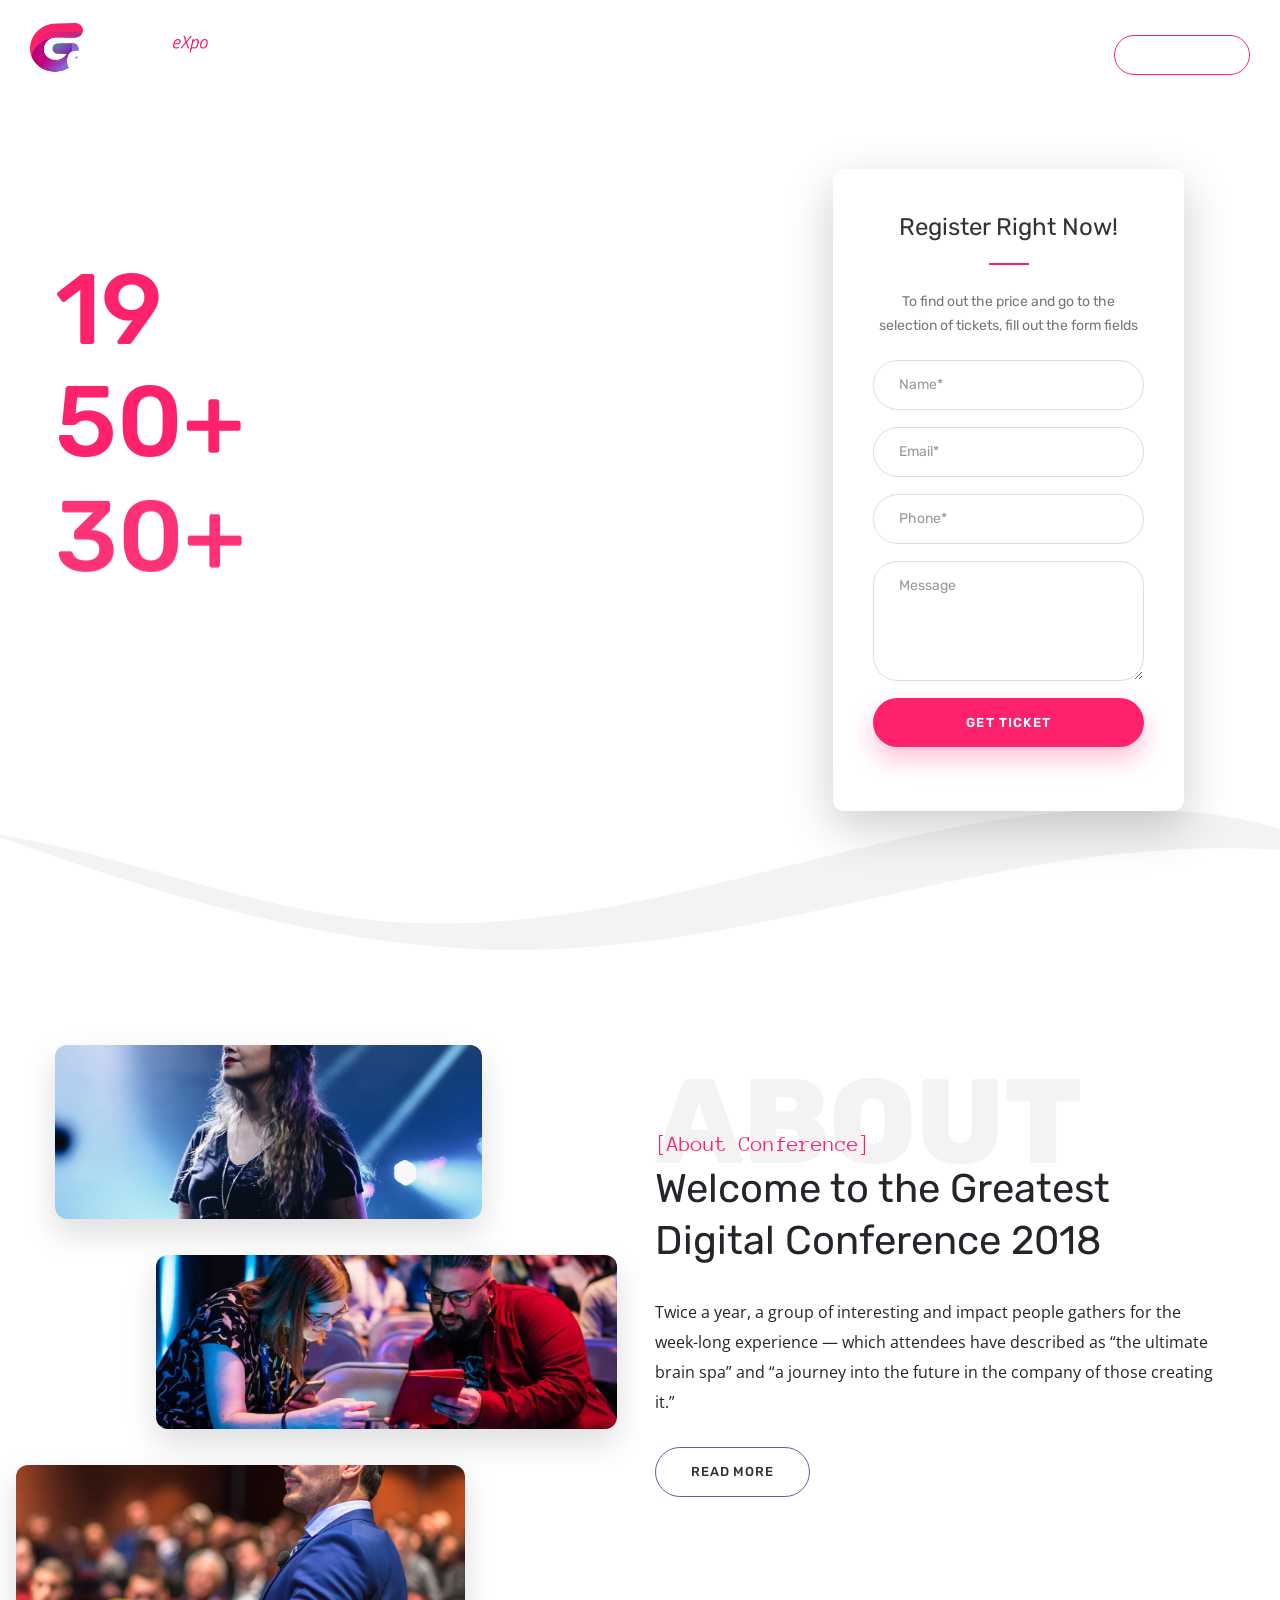
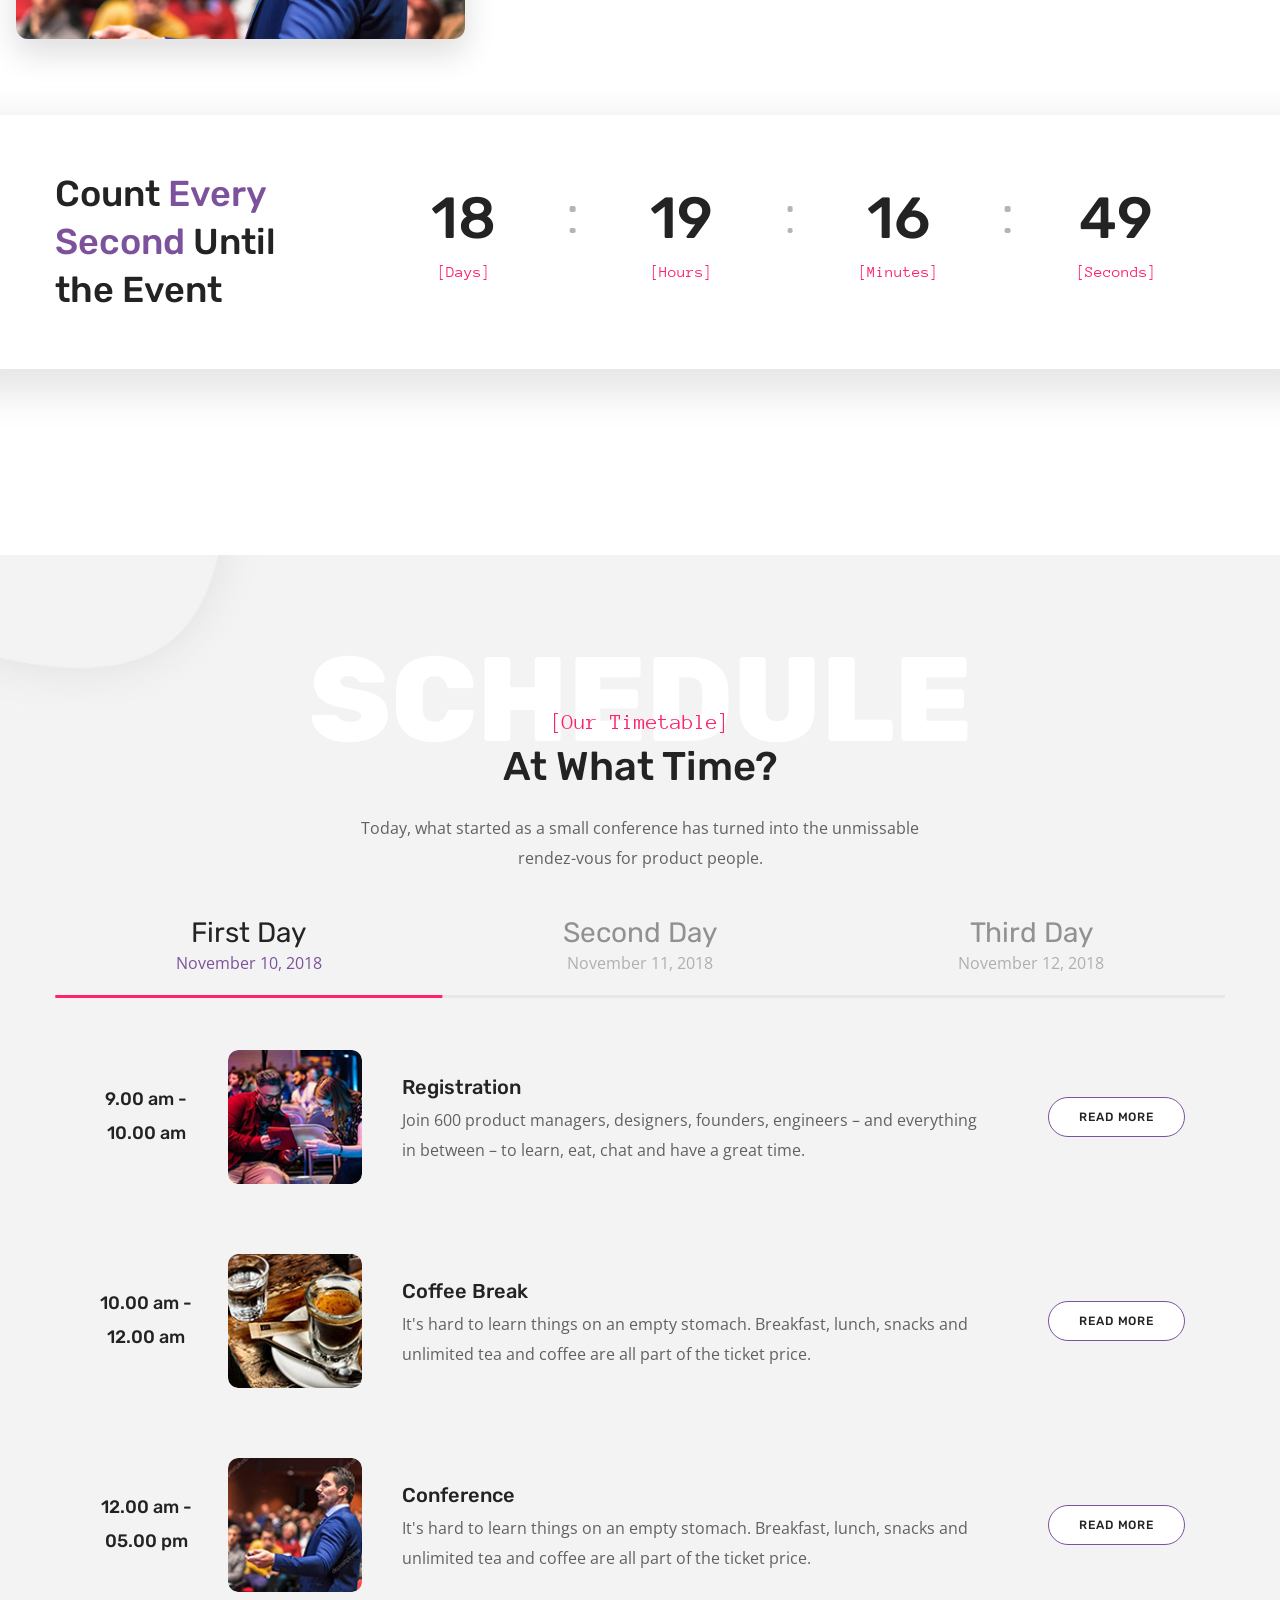
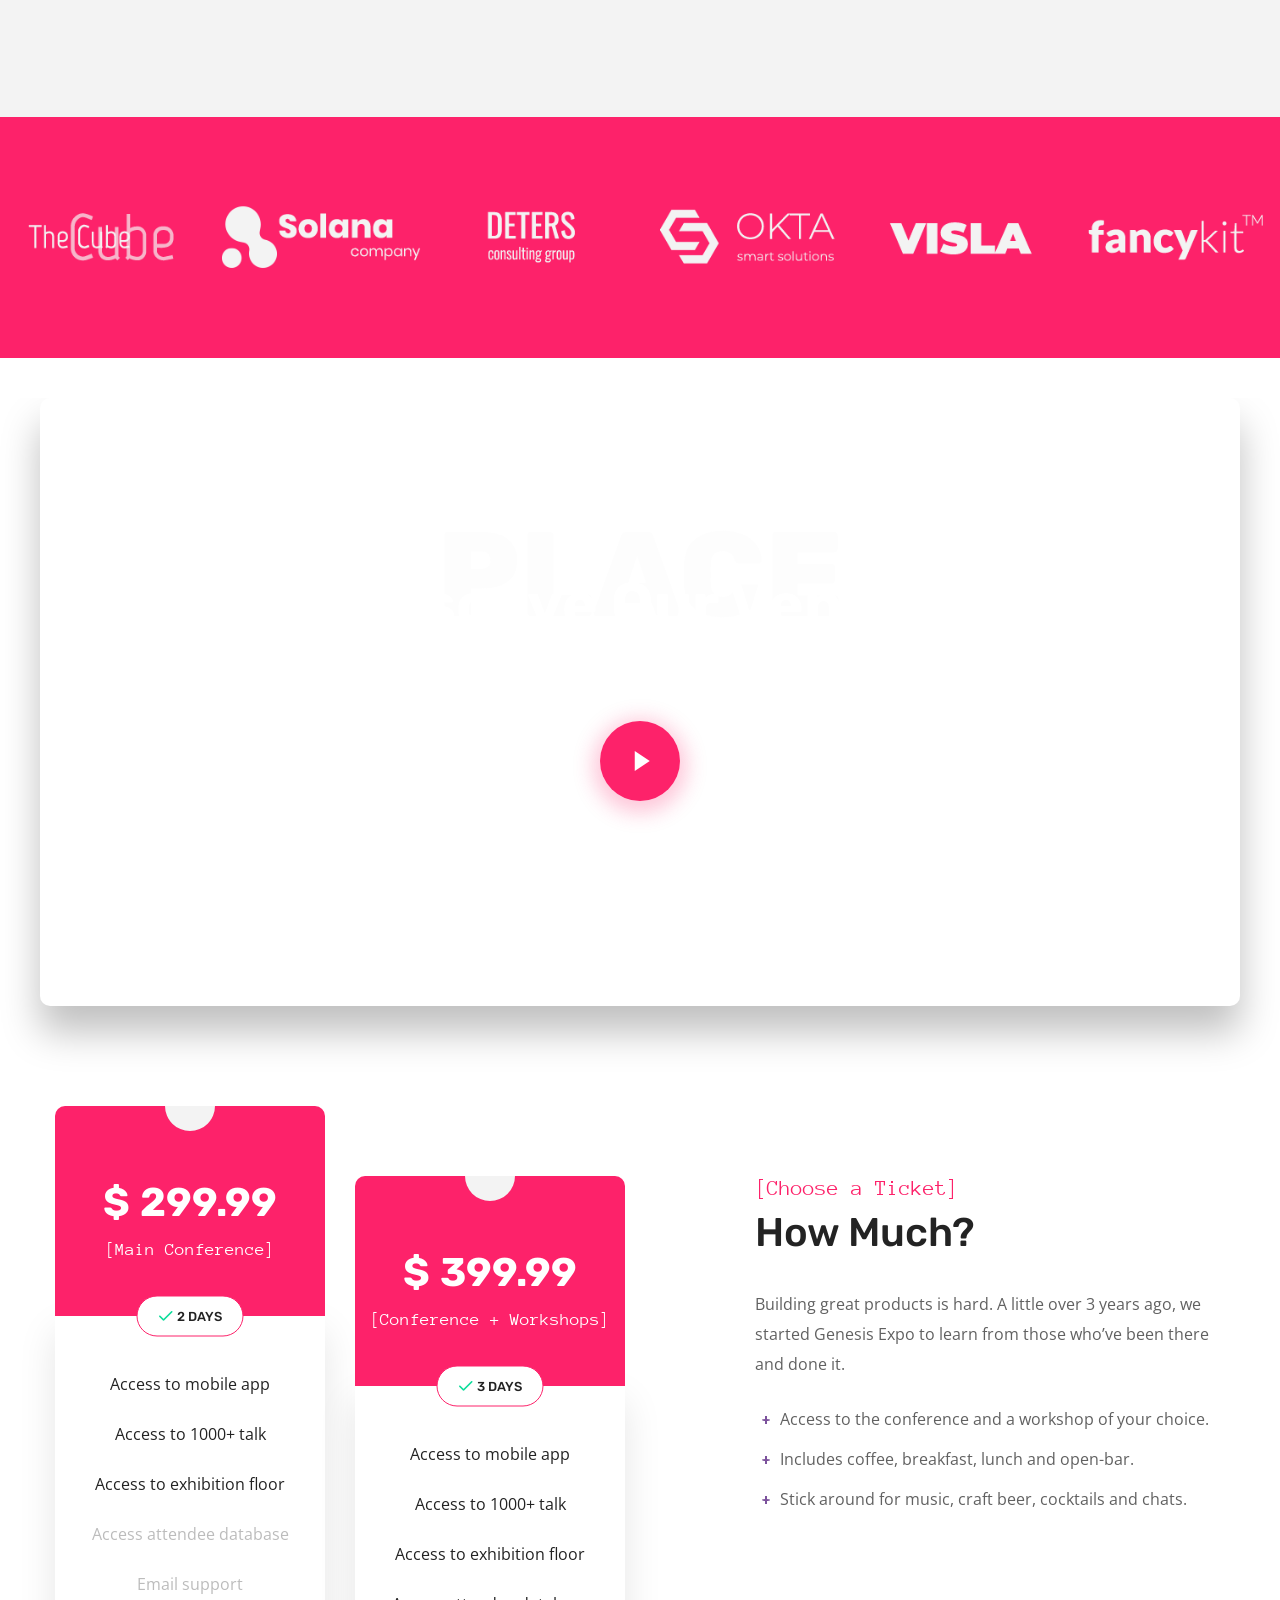
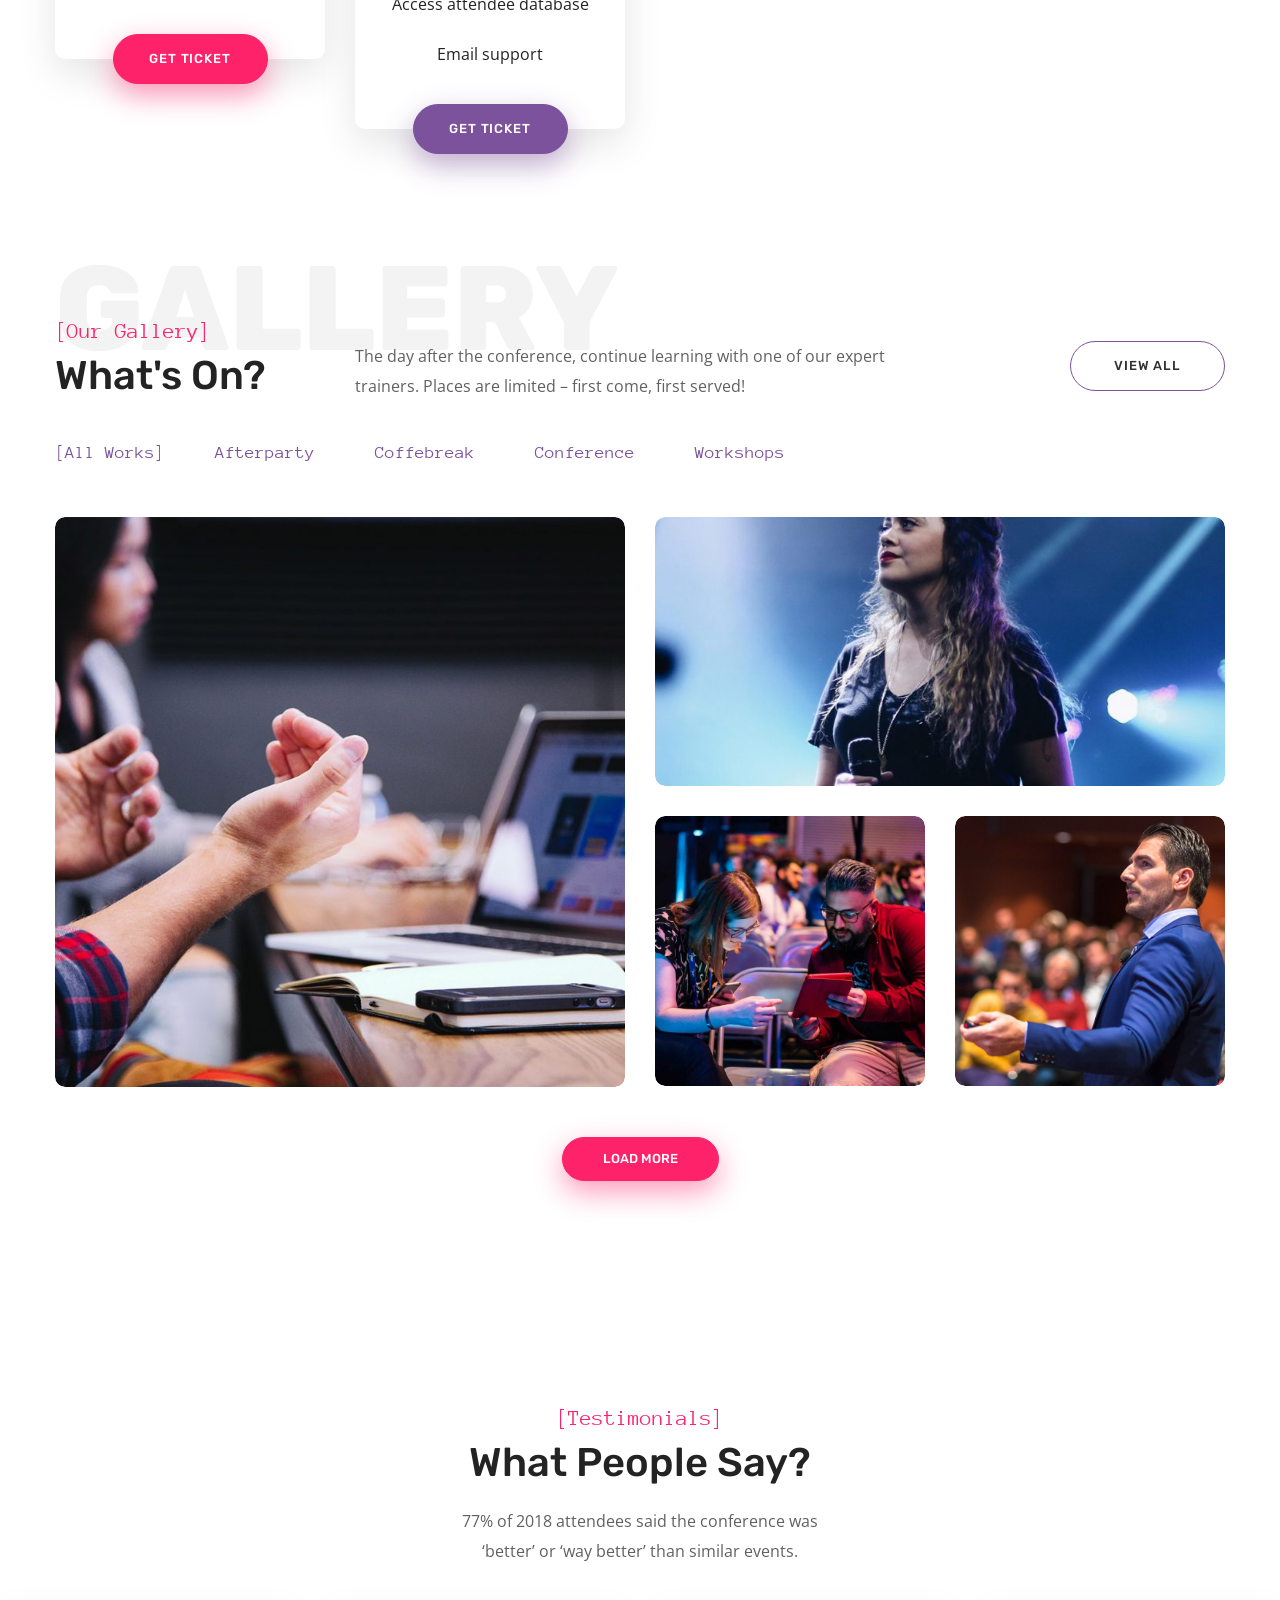
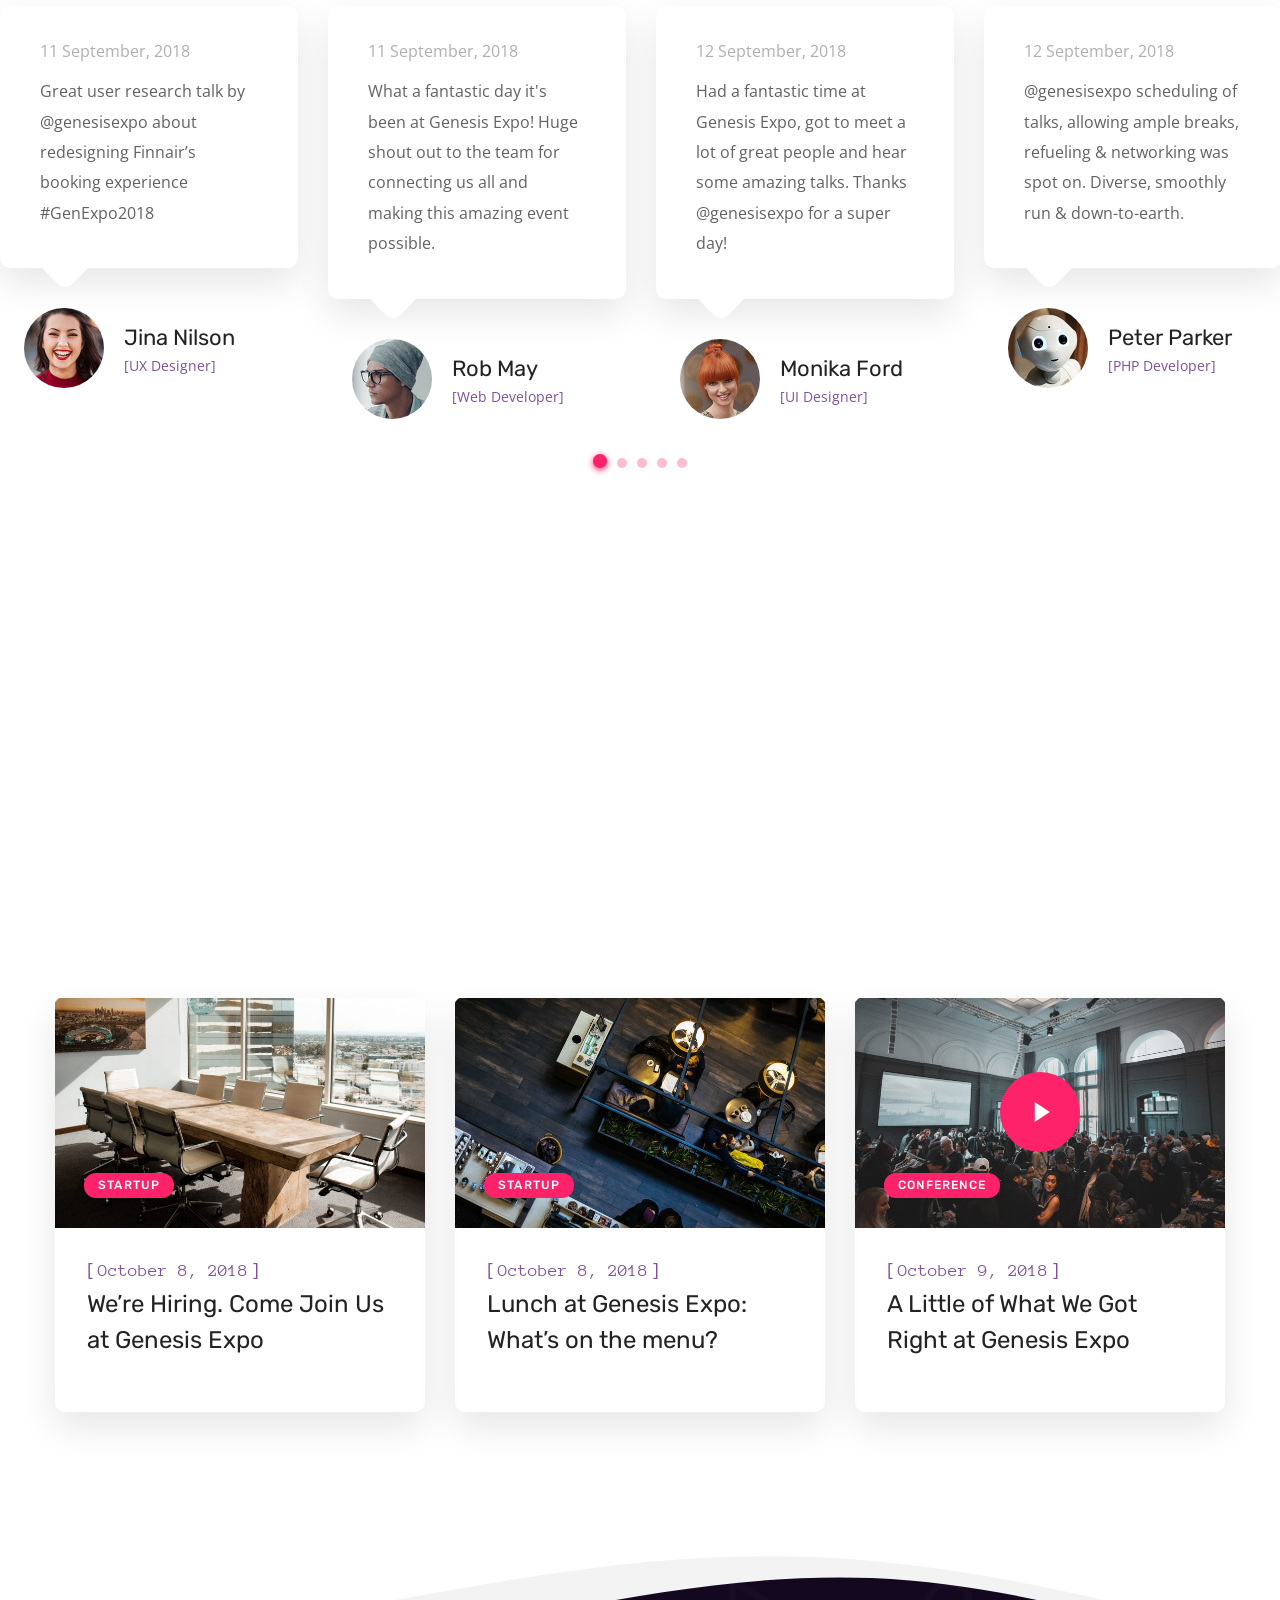
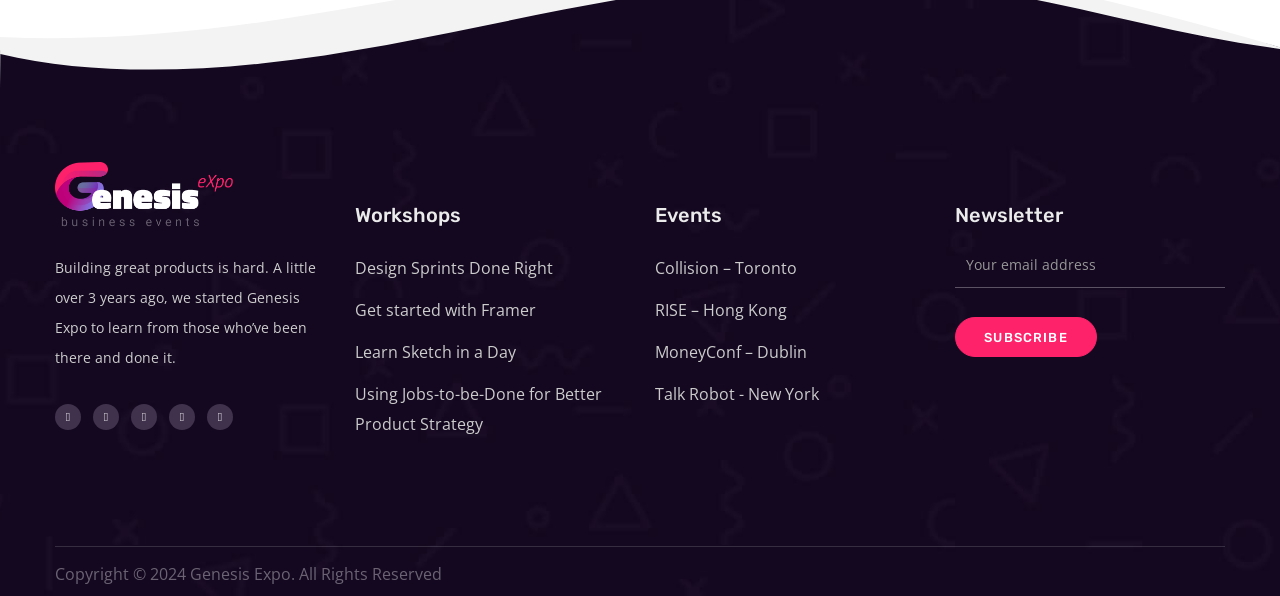
==== demo.html @ 0a8c23f3 "Content Update for the Live Website" ====
<!DOCTYPE html>
<html lang="en-US">

<head>
	<meta charset="UTF-8">
	<meta name="viewport" content="width=device-width, initial-scale=1, maximum-scale=1">
	<meta http-equiv="X-UA-Compatible" content="IE=Edge">
	<title>Rayzora</title>
	<link rel="stylesheet"
		href="https://fonts.googleapis.com/css?family=Open%20Sans:300,400,500,600,700,800,300italic,400italic,500italic,600italic,700italic,800italic%7CRubik:300,400,500,600,700,800,900,300italic,400italic,500italic,600italic,700italic,800italic,900italic%7CAnonymous%20Pro:400,700,400italic,700italic&amp;display=swap&amp;ver=1720439761"
		media="print" onload="this.media='all'">
	<link rel="stylesheet"
		href="https://fonts.googleapis.com/css?family=Open%20Sans:300,400,500,600,700,800,300italic,400italic,500italic,600italic,700italic,800italic%7CRubik:300,400,500,600,700,800,900,300italic,400italic,500italic,600italic,700italic,800italic,900italic%7CAnonymous%20Pro:400,700,400italic,700italic&amp;display=swap&amp;ver=1720439761" />
	<link href="https://fonts.googleapis.com/css?family=Rubik:500%2C400%7CAnonymous+Pro:400&amp;display=swap"
		rel="stylesheet" property="stylesheet" media="all" type="text/css">

	<link rel="stylesheet" href="style.css?v=61748c22a621">
</head>

<body id="top"
	class="page-template-default page page-id-210 wp-embed-responsive theme-genesisexpo woocommerce-no-js wpb-js-composer js-comp-ver-7.4 vc_responsive">
	<!-- Preloader -->
	<div id="preloader-wrapper" style=background-color:#13111f;>
		<div class="preloader-container">
			<div class="cssload-loader">
				<div class="cssload-inner cssload-one" style=border-bottom-color:#7c529c;></div>
				<div class="cssload-inner cssload-two" style=border-right-color:#fd226a;></div>
				<div class="cssload-inner cssload-three" style=border-top-color:#ff6691;></div>
			</div>
		</div>
	</div>
	<header class='wgl-theme-header header_overlap'>
		<div class='wgl-site-header mobile_header_custom'>
			<div class='container-wrapper'>
				<div class="wgl-header-row" style="color: rgba(255,255,255,1);">
					<div class="fullwidth-wrapper">
						<div class="wgl-header-row_wrapper" style="height:110px;">
							<div class='position_left_middle header_side display_normal v_align_middle h_align_left'>
								<div class='header_area_container'>
									<div class="wgl-logotype-container logo-sticky_enable"><a href="#top"> <img
												class="default_logo" src="wp-content/uploads/2018/10/logo1.png"
												alt="logo" style="height:65px;">
										</a></div>
								</div>
							</div>
							<div class='position_center_middle header_side display_normal v_align_middle h_align_left'>
								<div class='header_area_container'>
									<nav class='primary-nav' style="height:110px;">
										<ul id="menu-main" class="menu">
											<li
												class="menu-item menu-item-type-post_type menu-item-object-page menu-item-1">
												<a href="#top"><span>Home</span></a>
											</li>
											<li
												class="menu-item menu-item-type-post_type menu-item-object-page menu-item-2">
												<a href="#about"><span>About</span></a>
											</li>
											<li
												class="menu-item menu-item-type-post_type menu-item-object-page menu-item-3">
												<a href="#support"><span>Support</span></a>
											</li>
											<li
												class="menu-item menu-item-type-post_type menu-item-object-page menu-item-4">
												<a href="#schedule"><span>Highlights</span></a>
											</li>
											<li
												class="menu-item menu-item-type-post_type menu-item-object-page menu-item-5">
												<a href="#gallery"><span>Gallery</span></a>
											</li>
											<li
												class="menu-item menu-item-type-post_type menu-item-object-page menu-item-6">
												<a href="#footer"><span>Contact</span></a>
											</li>
										</ul>
									</nav>
									<div class="mobile-hamburger-toggle">
										<div class="hamburger-box">
											<div class="hamburger-inner"></div>
										</div>
									</div>
								</div>
							</div>
							<div class='position_right_middle header_side display_normal v_align_middle h_align_right'>
								<div class='header_area_container'>
									<div class='mini-cart' style="height:110px;"> <a class="woo_icon"
											href="#support"
											title="View your shopping cart"><span
												class='woo_mini-count flaticon-shopcart-icon'></span></a>
										<div class='woo_mini_cart'>
											<p class="woocommerce-mini-cart__empty-message">No products in the cart.</p>
										</div>
									</div>
									<div class='header_spacing spacer_2' style='width:30px;'></div>
									<div class="header_search search_standard" style="height:110px;">
										<div class="header_search-button"></div>
										<div class="header_search-field">
											<form role="search" method="get"
												action="index.2.html" class="search-form">
												<input type="text" id="search-form-6ac7a7f87921b" class="search-field"
													placeholder="Search &hellip;" value="" name="s" />
												<input class="search-button" type="submit" value="Search">
											</form>
										</div>
									</div>
									<div class='header_spacing spacer_1' style='width:40px;'></div>
									<div class="header_button">
										<div class="wrapper">
											<div id="genesisexpo_button_6ac7a7f87b350"
												class="genesisexpo_module_button wgl_button wgl_button-m aleft">
												<a href="#" style="border-radius:50px; border-width:1px; ">Get
													Ticket</a>
											</div>
										</div>
									</div>
								</div>
							</div>
						</div>
					</div>
				</div>
			</div>
		</div>
		<div class='wgl-sticky-header header_sticky_shadow'
			style="background-color: rgba(255,255,255,1);color: #404040;" data-style="standard">
			<div class='container-wrapper'>
				<div class="wgl-header-row">
					<div class="fullwidth-wrapper">
						<div class="wgl-header-row_wrapper" style="height:100px;">
							<div class='position_left_middle header_side display_normal v_align_middle h_align_left'>
								<div class='header_area_container'>
									<div class="wgl-logotype-container logo-sticky_enable"><a href="#top"> <img
												class="logo-sticky" src="wp-content/uploads/2018/10/logo2.png"
												alt="logo" style="height:65px;">
										</a></div>
								</div>
							</div>
							<div class='position_center_middle header_side display_normal v_align_middle h_align_left'>
								<div class='header_area_container'>
									<nav class='primary-nav' style="height:100px;">
										<ul id="menu-main-1" class="menu">
											<li
												class="menu-item menu-item-type-post_type menu-item-object-page menu-item-1">
												<a href="#top"><span>Home</span></a>
											</li>
											<li
												class="menu-item menu-item-type-post_type menu-item-object-page menu-item-2">
												<a href="#about"><span>About</span></a>
											</li>
											<li
												class="menu-item menu-item-type-post_type menu-item-object-page menu-item-3">
												<a href="#support"><span>Support</span></a>
											</li>
											<li
												class="menu-item menu-item-type-post_type menu-item-object-page menu-item-4">
												<a href="#schedule"><span>Highlights</span></a>
											</li>
											<li
												class="menu-item menu-item-type-post_type menu-item-object-page menu-item-5">
												<a href="#gallery"><span>Gallery</span></a>
											</li>
											<li
												class="menu-item menu-item-type-post_type menu-item-object-page menu-item-6">
												<a href="#footer"><span>Contact</span></a>
											</li>
										</ul>
									</nav>
									<div class="mobile-hamburger-toggle">
										<div class="hamburger-box">
											<div class="hamburger-inner"></div>
										</div>
									</div>
								</div>
							</div>
							<div class='position_right_middle header_side display_normal v_align_middle h_align_right'>
								<div class='header_area_container'>
									<div class='mini-cart' style="height:100px;"> <a class="woo_icon"
											href="#support"
											title="View your shopping cart"><span
												class='woo_mini-count flaticon-shopcart-icon'></span></a>
										<div class='woo_mini_cart'>
											<p class="woocommerce-mini-cart__empty-message">No products in the cart.</p>
										</div>
									</div>
									<div class='header_spacing spacer_2' style='width:30px;'></div>
									<div class="header_search search_standard" style="height:100px;">
										<div class="header_search-button"></div>
										<div class="header_search-field">
											<form role="search" method="get"
												action="index.2.html" class="search-form">
												<input type="text" id="search-form-6ac7a7f88383c" class="search-field"
													placeholder="Search &hellip;" value="" name="s" />
												<input class="search-button" type="submit" value="Search">
											</form>
										</div>
									</div>
									<div class='header_spacing spacer_1' style='width:40px;'></div>
									<div class="header_button">
										<div class="wrapper">
											<div id="genesisexpo_button_6ac7a7f88561e"
												class="genesisexpo_module_button wgl_button wgl_button-m aleft">
												<a href="#" style="border-radius:50px; border-width:1px; ">Get
													Ticket</a>
											</div>
										</div>
									</div>
								</div>
							</div>
						</div>
					</div>
				</div>
			</div>
		</div>
		<div class='wgl-mobile-header' style="background-color: rgba(34,35,40,1);color: #ffffff;">
			<div class='container-wrapper'>
				<div class="wgl-header-row">
					<div class="wgl-container">
						<div class="wgl-header-row_wrapper" style="height:100px;">
							<div class='position_left header_side'>
								<div class='header_area_container'>
									<nav class='primary-nav' style="height:100px;">
										<ul id="menu-main-2" class="menu">
											<li
												class="menu-item menu-item-type-post_type menu-item-object-page menu-item-1">
												<a href="#top"><span>Home</span></a>
											</li>
											<li
												class="menu-item menu-item-type-post_type menu-item-object-page menu-item-2">
												<a href="#about"><span>About</span></a>
											</li>
											<li
												class="menu-item menu-item-type-post_type menu-item-object-page menu-item-3">
												<a href="#support"><span>Support</span></a>
											</li>
											<li
												class="menu-item menu-item-type-post_type menu-item-object-page menu-item-4">
												<a href="#schedule"><span>Highlights</span></a>
											</li>
											<li
												class="menu-item menu-item-type-post_type menu-item-object-page menu-item-5">
												<a href="#gallery"><span>Gallery</span></a>
											</li>
											<li
												class="menu-item menu-item-type-post_type menu-item-object-page menu-item-6">
												<a href="#footer"><span>Contact</span></a>
											</li>
										</ul>
									</nav>
									<div class="mobile-hamburger-toggle">
										<div class="hamburger-box">
											<div class="hamburger-inner"></div>
										</div>
									</div>
								</div>
							</div>
							<div class='position_center header_side'>
								<div class='header_area_container'>
									<div class="wgl-logotype-container logo-sticky_enable"><a href="#top"> <img
												class="default_logo" src="wp-content/uploads/2018/10/logo1.png"
												alt="logo" style="height:65px;">
										</a></div>
								</div>
							</div>

						</div>
					</div>
				</div>
				<div class='mobile_nav_wrapper' data-mobile-width='1200'>
					<div class='container-wrapper'>
						<div class='wgl-menu_outer'>
							<nav class='primary-nav'>
								<ul id="menu-main-3" class="menu">
									<li class="menu-item menu-item-type-post_type menu-item-object-page menu-item-1">
										<a href="#top"><span>Home</span></a>
									</li>
									<li class="menu-item menu-item-type-post_type menu-item-object-page menu-item-2">
										<a href="#about"><span>About</span></a>
									</li>
									<li class="menu-item menu-item-type-post_type menu-item-object-page menu-item-3">
										<a href="#support"><span>Support</span></a>
									</li>
									<li class="menu-item menu-item-type-post_type menu-item-object-page menu-item-4">
										<a href="#schedule"><span>Highlights</span></a>
									</li>
									<li class="menu-item menu-item-type-post_type menu-item-object-page menu-item-5">
										<a href="#gallery"><span>Gallery</span></a>
									</li>
									<li class="menu-item menu-item-type-post_type menu-item-object-page menu-item-6">
										<a href="#footer"><span>Contact</span></a>
									</li>
								</ul>
							</nav>
						</div>
					</div>
				</div>
			</div>
		</div>
	</header>



	<main id="main">
		<div class="wgl-container">
			<div class="row ">
				<div id='main-content' class="wgl_col-12">
					<div class="wpb-content-wrapper">
						<div class="vc_row wpb_row vc_row-fluid add_wave_rev_slider vc_custom_1539606550856">
							<div class="wpb_column vc_column_container vc_col-sm-12">
								<div class="vc_column-inner ">
									<div class="wpb_wrapper">
										<div class="wpb_revslider_element wpb_content_element">
											<!-- START home REVOLUTION SLIDER 6.6.20 -->
											<p class="rs-p-wp-fix"></p>
											<rs-module-wrap id="rev_slider_5_1_wrapper" data-source="gallery"
												style="visibility:hidden;background:transparent;padding:0;margin:0px auto;margin-top:0;margin-bottom:0;">
												<rs-module id="rev_slider_5_1" style="" data-version="6.6.20">
													<rs-slides style="overflow: hidden; position: absolute;">
														<rs-slide style="position: absolute;" data-key="rs-9"
															data-title="Slide" data-anim="adpr:false;">
															<img decoding="async"
																src="wp-content/plugins/revslider/public/assets/assets/dummy.png"
																alt="" title="Home 1"
																class="rev-slidebg tp-rs-img rs-lazyload"
																data-lazyload="//wgl-dsites.net/genesisexpo/wp-content/uploads/2018/10/rev-slider-03.jpg"
																data-bg="p:50% 0%;" data-parallax="off" data-no-retina>
															<rs-layer id="slider-5-slide-9-layer-17" class="rs-pxl-2"
																data-type="image" data-rsp_ch="on"
																data-xy="x:l,l,l,c;xo:-211px,-158px,-123px,0;y:t,t,t,m;yo:60px,114px,152px,0;"
																data-text="l:22;a:inherit;"
																data-dim="w:715px,553px,427px,427px;h:762px,590px,456px,456px;"
																data-frame_0="sX:0.9;sY:0.9;tp:600;"
																data-frame_1="tp:600;st:870;sp:1500;sR:870;"
																data-frame_999="o:0;tp:600;st:w;sR:6630;"
																style="z-index:5;"><img fetchpriority="high"
																	decoding="async"
																	src="wp-content/plugins/revslider/public/assets/assets/dummy.png"
																	alt="" class="tp-rs-img rs-lazyload" width="715"
																	height="762"
																	data-lazyload="//wgl-dsites.net/genesisexpo/wp-content/uploads/2018/10/rev-slider-04.png"
																	data-no-retina>
															</rs-layer><rs-layer id="slider-5-slide-9-layer-2"
																data-type="text" data-rsp_ch="on"
																data-xy="x:l,l,l,c;xo:15px,15px,15px,0;yo:260px,205px,206px,214px;"
																data-text="w:normal;s:100,60,40,30;l:100,72,45,35;fw:500,500,400,400;a:inherit,left,left,center;"
																data-dim="w:606px,505px,399px,293px;h:109px,auto,auto,71px;"
																data-frame_0="y:50px;tp:600;"
																data-frame_1="tp:600;st:600;sp:1100;sR:600;"
																data-frame_999="o:0;tp:600;st:w;sR:7300;"
																style="z-index:6;font-family:'Rubik';"><span
																	id="event-days" class="wgl-theme-color">3</span>
																Days
															</rs-layer><rs-layer id="slider-5-slide-9-layer-11"
																data-type="text" data-rsp_ch="on"
																data-xy="x:l,l,l,c;xo:15px,15px,15px,0;yo:372px,281px,260px,260px;"
																data-text="w:normal;s:100,60,40,30;l:100,72,45,35;fw:500,500,400,400;a:inherit,left,left,center;"
																data-dim="w:703px,505px,399px,293px;h:110px,auto,auto,71px;"
																data-frame_0="y:50px;tp:600;"
																data-frame_1="tp:600;st:1200;sp:1100;sR:1200;"
																data-frame_999="o:0;tp:600;st:w;sR:6700;"
																style="z-index:7;font-family:'Rubik';"><span
																	class="wgl-theme-color">50+</span> Stautal
															</rs-layer><rs-layer id="slider-5-slide-9-layer-12"
																data-type="text" data-rsp_ch="on"
																data-xy="x:l,l,l,c;xo:15px,15px,15px,0;yo:483px,360px,316px,309px;"
																data-text="w:normal;s:100,60,40,30;l:100,72,45,35;fw:500,500,400,400;a:inherit,left,left,center;"
																data-dim="w:703px,505px,399px,293px;h:110px,auto,auto,71px;"
																data-frame_0="y:50px;tp:600;"
																data-frame_1="tp:600;st:1800;sp:1100;sR:1800;"
																data-frame_999="o:0;tp:600;st:w;sR:6100;"
																style="z-index:8;font-family:'Rubik';"><span
																	class="wgl-theme-color">30+</span> Activities
															</rs-layer><rs-layer id="slider-5-slide-9-layer-3"
																data-type="text" data-rsp_ch="on"
																data-xy="x:l,l,l,c;xo:15px,15px,15px,0;yo:605px,450px,382px,357px;"
																data-text="w:normal;s:28,16,18,16;l:30;a:inherit,left,left,center;"
																data-dim="w:715px,455px,561px,350px;h:auto,auto,auto,62px;"
																data-frame_0="y:50px;tp:600;"
																data-frame_1="tp:600;st:2400;sp:1100;sR:2400;"
																data-frame_999="o:0;tp:600;st:w;sR:5500;"
																style="z-index:9;font-family:'Anonymous Pro';">[November
																25-27, Mumbai, Critisaim carnivial]
															</rs-layer><rs-layer id="slider-5-slide-9-layer-15"
																class="rev-btn" data-type="button"
																data-color="rgba(255,255,255,1)"
																data-xy="x:l,l,l,c;xo:15px,15px,15px,0;yo:690px,530px,450px,449px;"
																data-text="s:13;l:24;fw:500;a:center;" data-rsp_bd="off"
																data-margin="r:0,10px,10px,10px;"
																data-padding="t:12;r:40;b:12;l:40;"
																data-border="bos:solid;boc:#7c529c;bow:1,1,1,1;bor:30px,30px,30px,30px;"
																data-frame_0="tp:600;"
																data-frame_1="tp:600;st:2660;sp:1100;sR:2660;"
																data-frame_999="o:0;tp:600;st:w;sR:5240;"
																data-frame_hover="bgc:transparent;boc:#7c529c;bor:30px,30px,30px,30px;bos:solid;bow:1,1,1,1;oX:50;oY:50;sp:0;e:none;"
																style="z-index:10;background-color:#7c529c;font-family:'Rubik';text-transform:uppercase;cursor:pointer;outline:none;box-shadow:none;box-sizing:border-box;-moz-box-sizing:border-box;-webkit-box-sizing:border-box;">Get
																Ticket
															</rs-layer><rs-layer id="slider-5-slide-9-layer-16"
																class="rev-btn" data-type="button"
																data-color="rgba(255,255,255,1)"
																data-xy="xo:180px,180px,188px,-400px;yo:690px,530px,450px,523px;"
																data-text="s:13;l:24;fw:500;a:center;"
																data-vbility="t,t,t,f" data-rsp_bd="off"
																data-padding="t:12;r:40;b:12;l:40;"
																data-border="bos:solid;boc:#fd226a;bow:1,1,1,1;bor:30px,30px,30px,30px;"
																data-frame_0="tp:600;"
																data-frame_1="tp:600;st:2660;sp:1100;sR:2660;"
																data-frame_999="o:0;tp:600;st:w;sR:5240;"
																data-frame_hover="bgc:#fd226a;boc:#fd226a;bor:30px,30px,30px,30px;bos:solid;bow:1,1,1,1;oX:50;oY:50;sp:0;e:none;"
																style="z-index:11;font-family:'Rubik';text-transform:uppercase;cursor:pointer;outline:none;box-shadow:none;box-sizing:border-box;-moz-box-sizing:border-box;-webkit-box-sizing:border-box;">Presentation
															</rs-layer> </rs-slide>
													</rs-slides>
												</rs-module>

											</rs-module-wrap>
											<!-- END REVOLUTION SLIDER -->
											<div class="event-register-card">
												<h2>Register Right Now!</h2>
												<div class="event-register-accent"></div>
												<p>To find out the price and go to the selection of tickets, fill out
													the form fields</p>
												<form action="#" method="get">
													<input type="text" name="name" placeholder="Name*" aria-label="Name"
														required>
													<input type="email" name="email" placeholder="Email*"
														aria-label="Email" required>
													<input type="tel" name="phone" placeholder="Phone*"
														aria-label="Phone" required>
													<textarea name="message" placeholder="Message"
														aria-label="Message"></textarea>
													<button type="submit">Get Ticket</button>
												</form>
											</div>

										</div>
									</div>
								</div>
							</div>
						</div>
						<div class="vc_row wpb_row vc_row-fluid">
							<div class="wpb_column vc_column_container vc_col-sm-12">
								<div class="vc_column-inner ">
									<div class="wpb_wrapper">
										<div class="genesisexpo_module_spacing">
											<div class="spacing_size spacing_size-initial" style="height:30px;"></div>
										</div>
									</div>
								</div>
							</div>
						</div>
						<div
							id="about" class="vc_row wpb_row vc_row-fluid vc_row-o-equal-height vc_row-o-content-middle vc_row-flex about-redesign">
							<div class="wpb_column vc_column_container vc_col-sm-12 vc_col-md-5 about-copy-col">
								<div class="vc_column-inner ">
									<div class="wpb_wrapper">
										<div id=genesisexpo_dbl_6ac7a7f89f4c2
											class="genesisexpo_module_double_headings aleft ">
											<div class="heading_bgtitle"
												style="font-size:120px; line-height:0.25; font-weight:800; ">
												<div class="heading_bgtitle_mobile"
													style="font-size:75px; line-height: 0.25;">About</div>
											</div>
											<div class="heading_subtitle"
												style="font-size:22px; line-height:16px; font-weight:400; ">[About
												Conference]</div>
											<div class="heading_title"
												style="font-size:40px; line-height:1.3; font-weight:400; ">
												<div class="heading_title_mobile"
													style="font-size:36px; line-height: 1.3;">Welcome to the Greatest
													Digital Conference 2018</div>
											</div>
										</div>
										<div class="genesisexpo_module_spacing">
											<div class="spacing_size spacing_size-initial" style="height:30px;"></div>
										</div>
										<div class="wpb_text_column wpb_content_element ">
											<div class="wpb_wrapper">
												<p>Twice a year, a group of interesting and impact people gathers for
													the week-long experience — which attendees have described as
													&#8220;the ultimate brain spa&#8221; and &#8220;a journey into the
													future in the company of those creating it.&#8221;</p>
											</div>
										</div>
										<div class="genesisexpo_module_spacing">
											<div class="spacing_size spacing_size-initial" style="height:30px;"></div>
										</div>
										<div id="genesisexpo_button_6ac7a7f89fbf5"
											class="genesisexpo_module_button wgl_button wgl_button-xl aleft">
											<a href="#" style="border-radius:50px; border-width:1px; ">Read More</a>
										</div>
										<div id="genesisexpo_spacer_6ac7a7f89fcde"
											class="genesisexpo_module_spacing responsive_active">
											<div class="spacing_size spacing_size-initial" style="height:60px;"></div>
											<div class="spacing_size spacing_size-tablet" style="height:35px;"></div>
										</div>
									</div>
								</div>
							</div>
							<div
								class="wpb_column vc_column_container vc_col-sm-12 vc_col-md-offset-1 vc_col-md-6 vc_col-has-fill about-gallery-col">
								<div class="vc_column-inner vc_custom_1539853054854">
									<div class="wpb_wrapper">
										<div class="about-image-stack" aria-label="Conference moments">
											<img src="wp-content/uploads/2018/10/portfolio_02.jpg"
												alt="Speaker performing at an event">
											<img src="wp-content/uploads/2018/10/portfolio_03.jpg"
												alt="Attendees at a conference">
											<img src="wp-content/uploads/2018/10/portfolio_04.jpg"
												alt="Conference speaker on stage">
										</div>
									</div>
								</div>
							</div>
						</div>
						<div
							class="vc_row wpb_row vc_row-fluid box-shadow-1 radius-10 z-index-1 vc_custom_1539240643046 vc_row-has-fill event-countdown-section">
							<div class="wpb_column vc_column_container vc_col-sm-12">
								<div class="vc_column-inner vc_custom_1539240782402">
									<div class="wpb_wrapper">
										<div class="genesisexpo_module_spacing">
											<div class="spacing_size spacing_size-initial" style="height:55px;"></div>
										</div>
										<div
											class="vc_row wpb_row vc_inner vc_row-fluid vc_row-o-equal-height vc_row-o-content-middle vc_row-flex">
											<div
												class="wpb_column vc_column_container vc_col-sm-12 vc_col-md-3 vc_col-has-fill">
												<div class="vc_column-inner vc_custom_1539852390033">
													<div class="wpb_wrapper">
														<div class="genesisexpo_module_text"
															style="font-size:36px;line-height:48px;">
															<div class="text_tablet"
																style="font-size:32px;line-height:42px;">
																<div class="text_mobile"
																	style="font-size:28px;line-height:37px;">
																	<h3><span style="font-weight: 500;"
																			class="genesisexpo_font-weight">Count <span
																				style="color: #7c529c;">Every
																				Second</span> Until the Event</span>
																	</h3>
																</div>
															</div>
														</div>
														<div id="genesisexpo_spacer_6ac7a7f8a1940"
															class="genesisexpo_module_spacing responsive_active">
															<div class="spacing_size spacing_size-initial"
																style="height:0px;"></div>
															<div class="spacing_size spacing_size-tablet"
																style="height:55px;"></div>
														</div>
													</div>
												</div>
											</div>
											<div class="wpb_column vc_column_container vc_col-sm-12 vc_col-md-9">
												<div class="vc_column-inner vc_custom_1539850196013">
													<div class="wpb_wrapper">
														<div id=countdown_6ac7a7f8a1d5e
															class="genesisexpo_module_countdown countdown_size_medium countdown_align_center"
															data-atts="{&quot;format&quot;:&quot;dHMS&quot;,&quot;year&quot;:&quot;2026&quot;,&quot;month&quot;:&quot;12&quot;,&quot;day&quot;:&quot;25&quot;,&quot;hours&quot;:&quot;0&quot;,&quot;minutes&quot;:&quot;0&quot;,&quot;labels&quot;:[&quot;[Years]&quot;,&quot;[Months]&quot;,&quot;[Weeks]&quot;,&quot;[Days]&quot;,&quot;[Hours]&quot;,&quot;[Minutes]&quot;,&quot;[Seconds]&quot;],&quot;labels1&quot;:[&quot;[Year]&quot;,&quot;[Month]&quot;,&quot;[Week]&quot;,&quot;[Day]&quot;,&quot;[Hour]&quot;,&quot;[Minute]&quot;,&quot;[Second]&quot;]}"
															style="color:#fd226a;"></div>
													</div>
												</div>
											</div>
										</div>
										<div id="genesisexpo_spacer_6ac7a7f8a1efa"
											class="genesisexpo_module_spacing responsive_active">
											<div class="spacing_size spacing_size-initial" style="height:55px;"></div>
											<div class="spacing_size spacing_size-tablet" style="height:65px;"></div>
										</div>
									</div>
								</div>
							</div>
						</div>
						<div class="vc_row wpb_row vc_row-fluid">
							<div class="wpb_column vc_column_container vc_col-sm-12">
								<div class="vc_column-inner ">
									<div class="wpb_wrapper">
										<div class="genesisexpo_module_spacing">
											<div class="spacing_size spacing_size-initial" style="height:75px;"></div>
										</div>
									</div>
								</div>
							</div>
						</div>
						<div data-vc-full-width="true" data-vc-full-width-init="false"
							id="schedule" class="vc_row wpb_row vc_row-fluid vc_custom_1539241721582 vc_row-has-fill">
							<div class="wpb_column vc_column_container vc_col-sm-12">
								<div class="vc_column-inner ">
									<div class="wpb_wrapper">
										<div class="genesisexpo_module_spacing">
											<div class="spacing_size spacing_size-initial" style="height:60px;"></div>
										</div>
										<div id=genesisexpo_dbl_6ac7a7f8a2d78
											class="genesisexpo_module_double_headings acenter ">
											<div class="heading_bgtitle"
												style="font-size:120px; line-height:0.25; font-weight:800; color:#ffffff; ">
												<div class="heading_bgtitle_mobile"
													style="font-size:50px; line-height: 0.25;">Schedule</div>
											</div>
											<div class="heading_subtitle"
												style="font-size:22px; line-height:16px; font-weight:400; ">[Our
												Timetable]</div>
											<div class="heading_title"
												style="font-size:40px; line-height:1.3; font-weight:500; ">At What Time?
											</div>
										</div>
										<div class="genesisexpo_module_spacing">
											<div class="spacing_size spacing_size-initial" style="height:20px;"></div>
										</div>
										<div class="vc_row wpb_row vc_inner vc_row-fluid">
											<div
												class="wpb_column vc_column_container vc_col-sm-12 vc_col-lg-offset-3 vc_col-lg-6 vc_col-md-offset-2 vc_col-md-8">
												<div class="vc_column-inner">
													<div class="wpb_wrapper">
														<div class="wpb_text_column wpb_content_element ">
															<div class="wpb_wrapper">
																<p style="text-align: center;">Today, what started as a
																	small conference has turned into the unmissable
																	rendez-vous for product people.</p>
															</div>
														</div>
													</div>
												</div>
											</div>
										</div>
										<div class="wgl_timetabs">
											<div class="timetabs_headings">
												<div class="wgl_tab" data-tab-id="tab-1539243322591-d2142050-3993">
													<div class="tab_title">First Day</div>
													<div class="tab_subtitle">November 10, 2018</div>
												</div>
												<div class="wgl_tab" data-tab-id="tab-1539243774193-008eb5ff-2d4f">
													<div class="tab_title">Second Day</div>
													<div class="tab_subtitle">November 11, 2018</div>
												</div>
												<div class="wgl_tab" data-tab-id="tab-1539243915493-2b1e8a6f-c355">
													<div class="tab_title">Third Day</div>
													<div class="tab_subtitle">November 12, 2018</div>
												</div>
											</div>
											<div class="timetabs_data">
												<div class="timetab_container"
													data-tab-id="tab-1539243322591-d2142050-3993">
													<div class="timetabs_item">
														<div class="item_time">9.00 am - 10.00 am</div>
														<div class="item_img"><img decoding="async"
																src="wp-content/uploads/2018/10/time-tabs-01-268x268.jpg"
																alt="" width="134" height="134"></div>
														<div class="content-wrapper">
															<div class="item_title">Registration</div>
															<div class="item_description">Join 600 product managers,
																designers, founders, engineers – and everything in
																between – to learn, eat, chat and have a great time.
															</div>
														</div>
														<div id="genesisexpo_button_6ac7a7f8a3f76"
															class="genesisexpo_module_button wgl_button wgl_button-m aleft">
															<a href="#"
																style="border-radius:50px; border-width:1px; ">Read
																more</a>
														</div>
													</div>
													<div class="timetabs_item">
														<div class="item_time">10.00 am - 12.00 am</div>
														<div class="item_img"><img loading="lazy" decoding="async"
																src="wp-content/uploads/2018/10/time-tabs-02-268x268.jpg"
																alt="" width="134" height="134"></div>
														<div class="content-wrapper">
															<div class="item_title">Coffee Break</div>
															<div class="item_description">It's hard to learn things on
																an empty stomach. Breakfast, lunch, snacks and unlimited
																tea and coffee are all part of the ticket price.</div>
														</div>
														<div id="genesisexpo_button_6ac7a7f8a4a5e"
															class="genesisexpo_module_button wgl_button wgl_button-m aleft">
															<a href="#"
																style="border-radius:50px; border-width:1px; ">Read
																more</a>
														</div>
													</div>
													<div class="timetabs_item">
														<div class="item_time">12.00 am - 05.00 pm</div>
														<div class="item_img"><img loading="lazy" decoding="async"
																src="wp-content/uploads/2018/10/time-tabs-03-268x268.jpg"
																alt="" width="134" height="134"></div>
														<div class="content-wrapper">
															<div class="item_title">Conference</div>
															<div class="item_description">It's hard to learn things on
																an empty stomach. Breakfast, lunch, snacks and unlimited
																tea and coffee are all part of the ticket price.</div>
														</div>
														<div id="genesisexpo_button_6ac7a7f8a5523"
															class="genesisexpo_module_button wgl_button wgl_button-m aleft">
															<a href="#"
																style="border-radius:50px; border-width:1px; ">Read
																more</a>
														</div>
													</div>
												</div>
												<div class="timetab_container"
													data-tab-id="tab-1539243774193-008eb5ff-2d4f">
													<div class="timetabs_item">
														<div class="item_time">9.00 am - 10.00 am</div>
														<div class="item_img"><img loading="lazy" decoding="async"
																src="wp-content/uploads/2018/10/time-table-6-268x268.jpg"
																alt="" width="134" height="134"></div>
														<div class="content-wrapper">
															<div class="item_title">Registration</div>
															<div class="item_description">Join 600 product managers,
																designers, founders, engineers – and everything in
																between – to learn, eat, chat and have a great time.
															</div>
														</div>
														<div id="genesisexpo_button_6ac7a7f8a6189"
															class="genesisexpo_module_button wgl_button wgl_button-m aleft">
															<a href="#"
																style="border-radius:50px; border-width:1px; ">Read
																more</a>
														</div>
													</div>
													<div class="timetabs_item">
														<div class="item_time">10.00 am - 12.00 am</div>
														<div class="item_img"><img loading="lazy" decoding="async"
																src="wp-content/uploads/2018/10/time-table-9-268x268.jpg"
																alt="" width="134" height="134"></div>
														<div class="content-wrapper">
															<div class="item_title">Coffee Break</div>
															<div class="item_description">It's hard to learn things on
																an empty stomach. Breakfast, lunch, snacks and unlimited
																tea and coffee are all part of the ticket price.</div>
														</div>
														<div id="genesisexpo_button_6ac7a7f8a68b4"
															class="genesisexpo_module_button wgl_button wgl_button-m aleft">
															<a href="#"
																style="border-radius:50px; border-width:1px; ">Read
																more</a>
														</div>
													</div>
													<div class="timetabs_item">
														<div class="item_time">12.00 am - 05.00 pm</div>
														<div class="item_img"><img loading="lazy" decoding="async"
																src="wp-content/uploads/2018/10/time-table-8-268x268.jpg"
																alt="" width="134" height="134"></div>
														<div class="content-wrapper">
															<div class="item_title">Conference</div>
															<div class="item_description">It's hard to learn things on
																an empty stomach. Breakfast, lunch, snacks and unlimited
																tea and coffee are all part of the ticket price.</div>
														</div>
														<div id="genesisexpo_button_6ac7a7f8a714f"
															class="genesisexpo_module_button wgl_button wgl_button-m aleft">
															<a href="#"
																style="border-radius:50px; border-width:1px; ">Read
																more</a>
														</div>
													</div>
												</div>
												<div class="timetab_container"
													data-tab-id="tab-1539243915493-2b1e8a6f-c355">
													<div class="timetabs_item">
														<div class="item_time">9.00 am - 10.00 am</div>
														<div class="item_img"><img loading="lazy" decoding="async"
																src="wp-content/uploads/2018/10/time-table-7-268x268.jpg"
																alt="" width="134" height="134"></div>
														<div class="content-wrapper">
															<div class="item_title">Registration</div>
															<div class="item_description">Join 600 product managers,
																designers, founders, engineers – and everything in
																between – to learn, eat, chat and have a great time.
															</div>
														</div>
														<div id="genesisexpo_button_6ac7a7f8a7ca3"
															class="genesisexpo_module_button wgl_button wgl_button-m aleft">
															<a href="#"
																style="border-radius:50px; border-width:1px; ">Read
																more</a>
														</div>
													</div>
													<div class="timetabs_item">
														<div class="item_time">10.00 am - 12.00 am</div>
														<div class="item_img"><img loading="lazy" decoding="async"
																src="wp-content/uploads/2018/10/time-table-4-268x268.jpg"
																alt="" width="134" height="134"></div>
														<div class="content-wrapper">
															<div class="item_title">Coffee Break</div>
															<div class="item_description">It's hard to learn things on
																an empty stomach. Breakfast, lunch, snacks and unlimited
																tea and coffee are all part of the ticket price.</div>
														</div>
														<div id="genesisexpo_button_6ac7a7f8a87e2"
															class="genesisexpo_module_button wgl_button wgl_button-m aleft">
															<a href="#"
																style="border-radius:50px; border-width:1px; ">Read
																more</a>
														</div>
													</div>
													<div class="timetabs_item">
														<div class="item_time">12.00 am - 05.00 pm</div>
														<div class="item_img"><img loading="lazy" decoding="async"
																src="wp-content/uploads/2018/10/time-table-5-268x268.jpg"
																alt="" width="134" height="134"></div>
														<div class="content-wrapper">
															<div class="item_title">Conference</div>
															<div class="item_description">It's hard to learn things on
																an empty stomach. Breakfast, lunch, snacks and unlimited
																tea and coffee are all part of the ticket price.</div>
														</div>
														<div id="genesisexpo_button_6ac7a7f8a8f3d"
															class="genesisexpo_module_button wgl_button wgl_button-m aleft">
															<a href="#"
																style="border-radius:50px; border-width:1px; ">Read
																more</a>
														</div>
													</div>
												</div>
											</div>
										</div>
										<div class="genesisexpo_module_spacing">
											<div class="spacing_size spacing_size-initial" style="height:60px;"></div>
										</div>
									</div>
								</div>
							</div>
						</div>
						<div class="vc_row-full-width vc_clearfix"></div>
						<div data-vc-full-width="true" data-vc-full-width-init="false" data-vc-stretch-content="true"
							class="vc_row wpb_row vc_row-fluid vc_custom_1539244990358 vc_row-has-fill">
							<div class="wpb_column vc_column_container vc_col-sm-12">
								<div class="vc_column-inner ">
									<div class="wpb_wrapper">
										<div class="genesisexpo_module_spacing">
											<div class="spacing_size spacing_size-initial" style="height:45px;"></div>
										</div>
										<div
											class="genesisexpo_module_clients clearfix item_anim-zoom carousel-enabled">
											<div id=genesisexpo_carousel_6ac7a7f8ab928
												class="genesisexpo_module_carousel pag_align_center">
												<div class="genesisexpo_carousel_slick"
													data-slick='{"slidesToShow":6,"slidesToScroll":1,"infinite":true,"autoplay":true,"autoplaySpeed":"3000","speed":300,"arrows":false,"dots":false,"adaptiveHeight":false,"responsive":[{"breakpoint":1201,"settings":{"slidesToShow":5,"slidesToScroll":1}},{"breakpoint":992,"settings":{"slidesToShow":3,"slidesToScroll":1}},{"breakpoint":768,"settings":{"slidesToShow":2,"slidesToScroll":1}}]}'>
													<div class="clients_image"><a href="#" target="" title=""
															rel=""><img decoding="async" class="main_image"
																src="wp-content/uploads/2018/10/client_1-1.png"
																alt="" /></a></div>
													<div class="clients_image"><a href="#" target="" title=""
															rel=""><img decoding="async" class="main_image"
																src="wp-content/uploads/2018/10/client_1-2.png"
																alt="" /></a></div>
													<div class="clients_image"><a href="#" target="" title=""
															rel=""><img decoding="async" class="main_image"
																src="wp-content/uploads/2018/10/client_1-3.png"
																alt="" /></a></div>
													<div class="clients_image"><a href="#" target="" title=""
															rel=""><img decoding="async" class="main_image"
																src="wp-content/uploads/2018/10/client_1-4.png"
																alt="" /></a></div>
													<div class="clients_image"><a href="#" target="" title=""
															rel=""><img decoding="async" class="main_image"
																src="wp-content/uploads/2018/10/client_1-5.png"
																alt="" /></a></div>
													<div class="clients_image"><a href="#" target="" title=""
															rel=""><img decoding="async" class="main_image"
																src="wp-content/uploads/2018/10/client_1-6.png"
																alt="" /></a></div>
												</div>
											</div>
										</div>
										<div class="genesisexpo_module_spacing">
											<div class="spacing_size spacing_size-initial" style="height:55px;"></div>
										</div>
									</div>
								</div>
							</div>
						</div>
						<div class="vc_row-full-width vc_clearfix"></div>



						<div class="vc_row-full-width vc_clearfix"></div>
						<div data-vc-full-width="true" data-vc-full-width-init="false"
							class="vc_row wpb_row vc_row-fluid vc_custom_1539251843398 vc_row-has-fill venue-section-gap">
							<div class="wpb_column vc_column_container vc_col-sm-12">
								<div class="vc_column-inner vc_custom_1539249238045">
									<div class="wpb_wrapper">
										<div
											class="vc_row wpb_row vc_inner vc_row-fluid box-shadow-2 vc_custom_1539250914553 vc_row-has-fill">
											<div class="wpb_column vc_column_container vc_col-sm-12">
												<div class="vc_column-inner vc_custom_1539249190703">
													<div class="wpb_wrapper">
														<div id="genesisexpo_spacer_6ac7a7f8d1446"
															class="genesisexpo_module_spacing responsive_active">
															<div class="spacing_size spacing_size-initial"
																style="height:140px;"></div>
															<div class="spacing_size spacing_size-mobile"
																style="height:100px;"></div>
														</div>
														<div id=genesisexpo_dbl_6ac7a7f8d1619
															class="genesisexpo_module_double_headings acenter ">
															<div class="heading_bgtitle"
																style="font-size:120px; line-height:0.042; font-weight:800; color:rgba(243,243,243,0.2); ">
																<div class="heading_bgtitle_mobile"
																	style="font-size:80px; line-height: 0.042;">Place
																</div>
															</div>
															<div class="heading_title"
																style="font-size:60px; line-height:0.583; font-weight:700; color:#ffffff; ">
																<div class="heading_title_mobile"
																	style="font-size:30px; line-height: 0.583;">Discove
																	Our Venue</div>
															</div>
														</div>
														<div class="genesisexpo_module_spacing">
															<div class="spacing_size spacing_size-initial"
																style="height:24px;"></div>
														</div>
														<div class="genesisexpo_module_text"
															style="font-size:18px;line-height:30px;">
															<p style="text-align: center;"><span
																	style="color: #ffffff;">Genesis Expo will take place
																	at the iconic street food venue Hawker House,
																	Seattle Water.</span></p>
														</div>
														<div class="genesisexpo_module_spacing">
															<div class="spacing_size spacing_size-initial"
																style="height:44px;"></div>
														</div>
														<div id="genesisexpo_video_6ac7a7f8d1b34"
															class="genesisexpo_module_videobox title_pos-bot button_align-center no_image">
															<div class="videobox_content"><a
																	data-rel="youtube-6ac7a7f8d1bb4"
																	class="videobox_link videobox"
																	href="https://www.youtube.com/watch?v=7e90gBu4pas"
																	style="border-color:#fd226a; color:#ffffff;box-shadow: 0px 5px 20px 7px rgba(253, 34, 106, 0.25);">
																	<div class="videobox_icon" style=""></div>
																	<div class="videobox_circle_1"></div>
																	<div class="videobox_circle_2"></div>
																	<div class="videobox_circle_3"></div>
																</a></div>
														</div>
														<div id="genesisexpo_spacer_6ac7a7f8d1c80"
															class="genesisexpo_module_spacing responsive_active">
															<div class="spacing_size spacing_size-initial"
																style="height:205px;"></div>
															<div class="spacing_size spacing_size-tablet"
																style="height:140px;"></div>
															<div class="spacing_size spacing_size-mobile"
																style="height:100px;"></div>
														</div>
													</div>
												</div>
											</div>
										</div>
										<div class="genesisexpo_module_spacing">
											<div class="spacing_size spacing_size-initial" style="height:80px;"></div>
										</div>
									</div>
								</div>
							</div>
						</div>
						<div class="vc_row-full-width vc_clearfix"></div>
						<div data-vc-full-width="true" data-vc-full-width-init="false"
							class="vc_row wpb_row vc_row-fluid vc_custom_1539258926219 vc_row-has-fill">
							<div class="wpb_column vc_column_container vc_col-sm-12">
								<div id="gallery" class="vc_column-inner vc_custom_1539252179279">
									<div class="wpb_wrapper">
										<div class="vc_row wpb_row vc_inner vc_row-fluid">
											<div class="wpb_column vc_column_container vc_col-sm-6 vc_col-lg-3">
												<div class="vc_column-inner">
													<div class="wpb_wrapper">
														<div class="genesisexpo_module_pricing_plan">
															<div class="pricing_plan_wrap">
																<div class="pricing_header">
																	<div class="pricing_punch"
																		style="background-color:#f3f3f3;"></div>
																	<div class="pricing_price_wrap"><span
																			class="pricing_cur">$</span>
																		<div class="pricing_price">299.99</div>
																		<div class="pricing_desc">[Main Conference]
																		</div>
																	</div>
																	<div class="pricing_title-wrapper">
																		<h4 class="pricing_title"><i
																				class="flaticon-check-2"
																				style="color: #0add9a"></i>2 days</h4>
																	</div>
																</div>
																<div class="pricing_content">
																	<ul>
																		<li><span>Access to mobile app</span></li>
																		<li><span>Access to 1000+ talk</span></li>
																		<li><span>Access to exhibition floor</span></li>
																		<li><span style="color: #bcbcbc;">Access
																				attendee database</span></li>
																		<li><span style="color: #bcbcbc;">Email
																				support</span></li>
																	</ul>
																</div>
																<div class="pricing_footer">
																	<div id="genesisexpo_button_6ac7a7f8d2b3a"
																		class="genesisexpo_module_button wgl_button wgl_button-xl wgl_button-full acenter">
																		<a href="#"
																			style="border-radius:50px; border-width:1px; ">Get
																			Ticket</a>
																	</div>
																</div>
															</div>
														</div>
													</div>
												</div>
											</div>
											<div class="wpb_column vc_column_container vc_col-sm-6 vc_col-lg-3">
												<div class="vc_column-inner">
													<div class="wpb_wrapper">
														<div id="genesisexpo_spacer_6ac7a7f8d2e24"
															class="genesisexpo_module_spacing responsive_active">
															<div class="spacing_size spacing_size-initial"
																style="height:70px;"></div>
															<div class="spacing_size spacing_size-desktops"
																style="height:0px;"></div>
														</div>
														<div id="support"
															class="genesisexpo_module_pricing_plan">
															<div class="pricing_plan_wrap">
																<div class="pricing_header">
																	<div class="pricing_punch"
																		style="background-color:#f3f3f3;"></div>
																	<div class="pricing_price_wrap"><span
																			class="pricing_cur">$</span>
																		<div class="pricing_price">399.99</div>
																		<div class="pricing_desc">[Conference +
																			Workshops]</div>
																	</div>
																	<div class="pricing_title-wrapper">
																		<h4 class="pricing_title"><i
																				class="flaticon-check-2"
																				style="color: #0add9a"></i>3 days</h4>
																	</div>
																</div>
																<div class="pricing_content">
																	<ul>
																		<li><span>Access to mobile app</span></li>
																		<li><span>Access to 1000+ talk</span></li>
																		<li><span>Access to exhibition floor</span></li>
																		<li>Access attendee database</li>
																		<li>Email support</li>
																	</ul>
																</div>
																<div class="pricing_footer">
																	<div id="genesisexpo_button_6ac7a7f8d3318"
																		class="genesisexpo_module_button wgl_button wgl_button-xl wgl_button-full acenter">
																		<a href="#"
																			style="border-radius:50px; border-width:1px; ">Get
																			Ticket</a>
																	</div>
																</div>
															</div>
														</div>
													</div>
												</div>
											</div>
											<div
												class="wpb_column vc_column_container vc_col-sm-12 vc_col-lg-offset-1 vc_col-lg-5">
												<div class="vc_column-inner">
													<div class="wpb_wrapper">
														<div class="genesisexpo_module_spacing">
															<div class="spacing_size spacing_size-initial"
																style="height:30px;"></div>
														</div>
														<div id=genesisexpo_dbl_6ac7a7f8d3711
															class="genesisexpo_module_double_headings aleft ">
															<div class="heading_bgtitle"
																style="font-size:120px; line-height:0.25; font-weight:800; color:#ffffff; ">
																<div class="heading_bgtitle_mobile"
																	style="font-size:63px; line-height: 0.25;">Tickets
																</div>
															</div>
															<div class="heading_subtitle"
																style="font-size:22px; line-height:16px; font-weight:400; ">
																[Choose a Ticket]</div>
															<div class="heading_title"
																style="font-size:40px; line-height:1.3; font-weight:500; ">
																How Much?</div>
														</div>
														<div class="genesisexpo_module_spacing">
															<div class="spacing_size spacing_size-initial"
																style="height:30px;"></div>
														</div>
														<div class="wpb_text_column wpb_content_element ">
															<div class="wpb_wrapper">
																<p>Building great products is hard. A little over 3
																	years ago, we started Genesis Expo to learn from
																	those who’ve been there and done it.</p>
																<ul class="genesisexpo_plus">
																	<li>Access to the conference and a workshop of your
																		choice.</li>
																	<li>Includes coffee, breakfast, lunch and open-bar.
																	</li>
																	<li>Stick around for music, craft beer, cocktails
																		and chats.</li>
																</ul>
															</div>
														</div>
													</div>
												</div>
											</div>
										</div>
										<div id="genesisexpo_spacer_6ac7a7f8d3b46"
											class="genesisexpo_module_spacing responsive_active">
											<div class="spacing_size spacing_size-initial" style="height:50px;"></div>
											<div class="spacing_size spacing_size-desktops" style="height:90px;"></div>
										</div>
									</div>
								</div>
							</div>
						</div>
						<div class="vc_row-full-width vc_clearfix"></div>
						<div class="vc_row wpb_row vc_row-fluid">
							<div class="wpb_column vc_column_container vc_col-sm-12 vc_col-md-3">
								<div class="vc_column-inner vc_custom_1539783183128">
									<div class="wpb_wrapper">
										<div id=genesisexpo_dbl_6ac7a7f8d40a5
											class="genesisexpo_module_double_headings aleft ">
											<div class="heading_bgtitle"
												style="font-size:120px; line-height:0.25; font-weight:800; ">
												<div class="heading_bgtitle_mobile"
													style="font-size:60px; line-height: 0.25;">Gallery</div>
											</div>
											<div class="heading_subtitle"
												style="font-size:22px; line-height:16px; font-weight:400; ">[Our
												Gallery]</div>
											<div class="heading_title"
												style="font-size:40px; line-height:1.3; font-weight:500; ">What&#039;s
												On?</div>
										</div>
									</div>
								</div>
							</div>
							<div class="wpb_column vc_column_container vc_col-sm-12 vc_col-lg-6 vc_col-md-7">
								<div class="vc_column-inner vc_custom_1539781469729">
									<div class="wpb_wrapper">
										<div id="genesisexpo_spacer_6ac7a7f8d4388"
											class="genesisexpo_module_spacing responsive_active">
											<div class="spacing_size spacing_size-initial" style="height:82px;"></div>
											<div class="spacing_size spacing_size-desktops" style="height:22px;"></div>
										</div>
										<div class="wpb_text_column wpb_content_element ">
											<div class="wpb_wrapper">
												<p>The day after the conference, continue learning with one of our
													expert trainers. Places are limited – first come, first served!</p>
											</div>
										</div>
									</div>
								</div>
							</div>
							<div class="wpb_column vc_column_container vc_col-sm-12 vc_col-lg-offset-1 vc_col-md-2">
								<div class="vc_column-inner vc_custom_1539781728461">
									<div class="wpb_wrapper">
										<div id="genesisexpo_spacer_6ac7a7f8d469b"
											class="genesisexpo_module_spacing responsive_active">
											<div class="spacing_size spacing_size-initial" style="height:82px;"></div>
											<div class="spacing_size spacing_size-desktops" style="height:31px;"></div>
										</div>
										<div id="genesisexpo_button_6ac7a7f8d48c4"
											class="genesisexpo_module_button wgl_button wgl_button-xl aright">
											<a href="#gallery"
												style="border-radius:50px; border-width:1px; ">View All</a>
										</div>
									</div>
								</div>
							</div>
						</div>
						<div class="vc_row wpb_row vc_row-fluid">
							<div class="wpb_column vc_column_container vc_col-sm-12">
								<div class="vc_column-inner ">
									<div class="wpb_wrapper">
										<div class="genesisexpo_module_spacing">
											<div class="spacing_size spacing_size-initial" style="height:24px;"></div>
										</div>
										<section class="wgl_cpt_section">
											<div class="wgl_portfolio_list" id="portfolio_module_6ac7a7f8d75bf">
												<div
													class="wgl_portfolio_list__filter isotope-filter filter_def filter-left">
													<a href="#" data-filter=".item" class="active">All Works<span
															class="number_filter"></span></a><a
														href="#"
														data-filter=".afterparty">afterparty<span
															class="number_filter"></span></a><a
														href="#"
														data-filter=".coffebreak">coffebreak<span
															class="number_filter"></span></a><a
														href="#"
														data-filter=".conference">conference<span
															class="number_filter"></span></a><a
														href="#"
														data-filter=".ecology">ecology<span
															class="number_filter"></span></a><a
														href="#"
														data-filter=".marketing">marketing<span
															class="number_filter"></span></a><a
														href="#"
														data-filter=".music">music<span
															class="number_filter"></span></a><a
														href="#"
														data-filter=".workshops">workshops<span
															class="number_filter"></span></a>
												</div>
												<div class="wgl_portfolio_list-container container-grid row isotope portfolio_columns-3"
													style="margin-right:-15px; margin-left:-15px; margin-bottom:-30px;">
													<div class="wgl_portfolio_list-item-size" style="width:25%;"></div>
													<article
														class="wgl_portfolio_list-item item wgl_col-6 coffebreak conference"
														style="padding-right:15px; padding-left:15px; padding-bottom:30px">
														<div
															class="wgl_portfolio_item-wrapper inside_image h_align_left default_animation overlay_gap">
															<div class="wgl_portfolio_item-image"><img decoding="async"
																	src="wp-content/uploads/2018/10/portfolio_01-740x740.jpg"
																	alt=""></div>
															<div class="wgl_portfolio_item-description"><span
																	class='swipebox_icon'></span><span
																	class="full_link"><a
																		href='wp-content/uploads/2018/10/portfolio_01.jpg'
																		class='swipebox'></a></span></div>
															<div class="overlay"></div>
														</div>
													</article>
													<article
														class="wgl_portfolio_list-item item wgl_col-6 afterparty conference"
														style="padding-right:15px; padding-left:15px; padding-bottom:30px">
														<div
															class="wgl_portfolio_item-wrapper inside_image h_align_left default_animation overlay_gap">
															<div class="wgl_portfolio_item-image"><img decoding="async"
																	src="wp-content/uploads/2018/10/portfolio_02-740x350.jpg"
																	alt=""></div>
															<div class="wgl_portfolio_item-description"><span
																	class='swipebox_icon'></span><span
																	class="full_link"><a
																		href='wp-content/uploads/2018/10/portfolio_02.jpg'
																		class='swipebox'></a></span></div>
															<div class="overlay"></div>
														</div>
													</article>
													<article
														class="wgl_portfolio_list-item item wgl_col-3 coffebreak workshops"
														style="padding-right:15px; padding-left:15px; padding-bottom:30px">
														<div
															class="wgl_portfolio_item-wrapper inside_image h_align_left default_animation overlay_gap">
															<div class="wgl_portfolio_item-image"><img decoding="async"
																	src="wp-content/uploads/2018/10/portfolio_03-740x740.jpg"
																	alt=""></div>
															<div class="wgl_portfolio_item-description"><span
																	class='swipebox_icon'></span><span
																	class="full_link"><a
																		href='wp-content/uploads/2018/10/portfolio_03.jpg'
																		class='swipebox'></a></span></div>
															<div class="overlay"></div>
														</div>
													</article>
													<article
														class="wgl_portfolio_list-item item wgl_col-3 conference workshops"
														style="padding-right:15px; padding-left:15px; padding-bottom:30px">
														<div
															class="wgl_portfolio_item-wrapper inside_image h_align_left default_animation overlay_gap">
															<div class="wgl_portfolio_item-image"><img decoding="async"
																	src="wp-content/uploads/2018/10/portfolio_04-740x740.jpg"
																	alt=""></div>
															<div class="wgl_portfolio_item-description"><span
																	class='swipebox_icon'></span><span
																	class="full_link"><a
																		href='wp-content/uploads/2018/10/portfolio_04.jpg'
																		class='swipebox'></a></span></div>
															<div class="overlay"></div>
														</div>
													</article>
												</div>
												<div class="clear"></div>
												<div class="text-center load_more_wrapper"><a href="#"
														class="load_more_item"><span>Load More</span></a>
													<form class='posts_grid_ajax'><input type='hidden' class='ajax_data'
															name='6ac7a7f8d9925_ajax_data'
															value='{&quot;portfolio_layout&quot;:&quot;masonry3&quot;,&quot;show_filter&quot;:&quot;yes&quot;,&quot;filter_align&quot;:&quot;left&quot;,&quot;crop_images&quot;:&quot;yes&quot;,&quot;view_style&quot;:&quot;ajax&quot;,&quot;show_loadmore&quot;:&quot;yes&quot;,&quot;items_load&quot;:&quot;4&quot;,&quot;show_portfolio_title&quot;:&quot;&quot;,&quot;show_meta_categories&quot;:&quot;&quot;,&quot;custom_main_color&quot;:&quot;#fd226a&quot;,&quot;custom_filter_color&quot;:&quot;#fd226a&quot;,&quot;custom_headings_color&quot;:&quot;#232323&quot;,&quot;custom_content_color&quot;:&quot;#616161&quot;,&quot;heading_font_size&quot;:&quot;30&quot;,&quot;content_font_size&quot;:&quot;16&quot;,&quot;background_color&quot;:&quot;rgba(124,82,156,0.9)&quot;,&quot;button_text_color&quot;:&quot;#313131&quot;,&quot;button_text_color_hover&quot;:&quot;#ffffff&quot;,&quot;button_bg_color&quot;:&quot;#ffffff&quot;,&quot;button_bg_color_hover&quot;:&quot;#7c529c&quot;,&quot;button_border_color&quot;:&quot;#7c529c&quot;,&quot;button_border_color_hover&quot;:&quot;#7c529c&quot;,&quot;number_of_posts&quot;:&quot;4&quot;,&quot;order_by&quot;:&quot;date&quot;,&quot;order&quot;:&quot;ASC&quot;,&quot;posts_per_row&quot;:3,&quot;filter_style&quot;:&quot;def&quot;,&quot;show_pagination&quot;:&quot;&quot;,&quot;grid_gap&quot;:&quot;30px&quot;,&quot;featured_render&quot;:&quot;&quot;,&quot;css_animation&quot;:&quot;&quot;,&quot;css&quot;:&quot;&quot;,&quot;item_el_class&quot;:&quot;&quot;,&quot;portfolio_navigation_align&quot;:&quot;left&quot;,&quot;click_area&quot;:&quot;popup&quot;,&quot;info_position&quot;:&quot;inside_image&quot;,&quot;image_anim&quot;:&quot;default&quot;,&quot;horizontal_align&quot;:&quot;left&quot;,&quot;show_content&quot;:&quot;&quot;,&quot;show_meta_author&quot;:&quot;&quot;,&quot;show_meta_date&quot;:&quot;&quot;,&quot;show_comments&quot;:&quot;&quot;,&quot;show_likes&quot;:&quot;&quot;,&quot;content_letter_count&quot;:&quot;85&quot;,&quot;autoplay&quot;:false,&quot;autoplay_speed&quot;:&quot;3000&quot;,&quot;multiple_items&quot;:false,&quot;use_pagination&quot;:true,&quot;pag_type&quot;:&quot;circle&quot;,&quot;pag_offset&quot;:&quot;&quot;,&quot;custom_pag_color&quot;:false,&quot;pag_color&quot;:&quot;#fd226a&quot;,&quot;custom_resp&quot;:false,&quot;resp_medium&quot;:&quot;1025&quot;,&quot;resp_medium_slides&quot;:&quot;&quot;,&quot;resp_tablets&quot;:&quot;800&quot;,&quot;resp_tablets_slides&quot;:&quot;&quot;,&quot;resp_mobile&quot;:&quot;480&quot;,&quot;resp_mobile_slides&quot;:&quot;&quot;,&quot;custom_portfolio_style&quot;:&quot;&quot;,&quot;custom_fonts_portfolio_content&quot;:&quot;&quot;,&quot;google_fonts_portfolio&quot;:&quot;&quot;,&quot;custom_fonts_portfolio_headings&quot;:&quot;&quot;,&quot;google_fonts_portfolio_headings&quot;:&quot;&quot;,&quot;bg_color_type&quot;:&quot;color&quot;,&quot;background_gradient_start&quot;:&quot;rgba(255,255,255, 0.85)&quot;,&quot;background_gradient_end&quot;:&quot;rgba(255,255,255, 0.85)&quot;,&quot;add_first_item&quot;:false,&quot;title&quot;:&quot;&quot;,&quot;subtitle&quot;:&quot;&quot;,&quot;bgtitle&quot;:&quot;&quot;,&quot;add_button&quot;:false,&quot;button_title&quot;:&quot;&quot;,&quot;content&quot;:&quot;&quot;,&quot;link&quot;:&quot;&quot;,&quot;custom_button&quot;:false,&quot;mb_pf_carousel_r&quot;:&quot;&quot;,&quot;post_count&quot;:4,&quot;found_posts&quot;:27,&quot;query_args&quot;:{&quot;post_status&quot;:&quot;publish&quot;,&quot;posts_per_page&quot;:4,&quot;orderby&quot;:&quot;date&quot;,&quot;order&quot;:&quot;ASC&quot;,&quot;paged&quot;:1,&quot;post_type&quot;:&quot;portfolio&quot;}}' />
													</form>
												</div>
											</div>
										</section>
										<div class="genesisexpo_module_spacing">
											<div class="spacing_size spacing_size-initial" style="height:85px;"></div>
										</div>
									</div>
								</div>
							</div>
						</div>
						<div data-vc-full-width="true" data-vc-full-width-init="false" data-vc-stretch-content="true"
							class="vc_row wpb_row vc_row-fluid vc_custom_1539260292988 vc_row-has-fill vc_row-no-padding">
							<div class="wpb_column vc_column_container vc_col-sm-12">
								<div class="vc_column-inner ">
									<div class="wpb_wrapper">
										<div class="genesisexpo_module_spacing">
											<div class="spacing_size spacing_size-initial" style="height:45px;"></div>
										</div>
										<div id=genesisexpo_dbl_6ac7a7f8da1ed
											class="genesisexpo_module_double_headings acenter ">
											<div class="heading_bgtitle"
												style="font-size:120px; line-height:0.25; font-weight:800; color:#ffffff; ">
												<div class="heading_bgtitle_mobile"
													style="font-size:55px; line-height: 0.25;">They Say</div>
											</div>
											<div class="heading_subtitle"
												style="font-size:22px; line-height:16px; font-weight:400; ">
												[Testimonials]</div>
											<div class="heading_title"
												style="font-size:40px; line-height:1.3; font-weight:500; ">
												<div class="heading_title_mobile"
													style="font-size:32px; line-height: 1.3;">What People Say?</div>
											</div>
										</div>
										<div class="genesisexpo_module_spacing">
											<div class="spacing_size spacing_size-initial" style="height:17px;"></div>
										</div>
										<div class="vc_row wpb_row vc_inner vc_row-fluid">
											<div
												class="wpb_column vc_column_container vc_col-sm-12 vc_col-lg-offset-4 vc_col-lg-4 vc_col-md-offset-3 vc_col-md-6">
												<div class="vc_column-inner vc_custom_1539265756497">
													<div class="wpb_wrapper">
														<div class="wpb_text_column wpb_content_element ">
															<div class="wpb_wrapper">
																<p style="text-align: center;">77% of 2018 attendees
																	said the conference was &#8216;better&#8217; or
																	&#8216;way better&#8217; than similar events.</p>
															</div>
														</div>
													</div>
												</div>
											</div>
										</div>
										<div class="genesisexpo_module_spacing">
											<div class="spacing_size spacing_size-initial" style="height:20px;"></div>
										</div>
										<div id=genesisexpo_testimonials_6ac7a7f8da872
											class="genesisexpo_module_testimonials type_author_left_bottom item_alignment_left">
											<div id=genesisexpo_carousel_6ac7a7f8db8ec
												class="genesisexpo_module_carousel pagination_circle pag_align_center">
												<div class="genesisexpo_carousel_slick"
													data-slick='{"slidesToShow":5,"slidesToScroll":1,"infinite":true,"autoplay":false,"autoplaySpeed":"3000","speed":300,"arrows":false,"dots":true,"adaptiveHeight":false,"responsive":[{"breakpoint":1500,"settings":{"slidesToShow":4,"slidesToScroll":1}},{"breakpoint":1200,"settings":{"slidesToShow":2,"slidesToScroll":1}},{"breakpoint":600,"settings":{"slidesToShow":1,"slidesToScroll":1}}]}'>
													<div class="testimonials_item">
														<div class="testimonials_content_wrap">
															<div class="testimonials_date">11 September, 2018</div>
															<div class="testimonials_quote">Great user research talk by
																@genesisexpo about redesigning Finnair’s booking
																experience #GenExpo2018</div>
														</div>
														<div class="testimonials_meta_wrap">
															<div class="testimonials_image"><img decoding="async"
																	src="wp-content/uploads/2018/10/testim_1-160x160.jpg"
																	alt="Jina Nilson"
																	style="width:80px; height:80px; " /></div>
															<div class="testimonials_name_wrap">
																<h3 class="testimonials_name">Jina Nilson</h3><span
																	class="testimonials_status">[UX Designer]</span>
															</div>
														</div>
													</div>
													<div class="testimonials_item">
														<div class="testimonials_content_wrap">
															<div class="testimonials_date">11 September, 2018</div>
															<div class="testimonials_quote">What a fantastic day
																it&#039;s been at Genesis Expo! Huge shout out to the
																team for connecting us all and making this amazing event
																possible.</div>
														</div>
														<div class="testimonials_meta_wrap">
															<div class="testimonials_image"><img decoding="async"
																	src="wp-content/uploads/2018/10/testim_2-160x160.jpg"
																	alt="Rob May" style="width:80px; height:80px; " />
															</div>
															<div class="testimonials_name_wrap">
																<h3 class="testimonials_name">Rob May</h3><span
																	class="testimonials_status">[Web Developer]</span>
															</div>
														</div>
													</div>
													<div class="testimonials_item">
														<div class="testimonials_content_wrap">
															<div class="testimonials_date">12 September, 2018</div>
															<div class="testimonials_quote">Had a fantastic time at
																Genesis Expo, got to meet a lot of great people and hear
																some amazing talks. Thanks @genesisexpo for a super day!
															</div>
														</div>
														<div class="testimonials_meta_wrap">
															<div class="testimonials_image"><img decoding="async"
																	src="wp-content/uploads/2018/10/testim_3-160x160.jpg"
																	alt="Monika Ford"
																	style="width:80px; height:80px; " /></div>
															<div class="testimonials_name_wrap">
																<h3 class="testimonials_name">Monika Ford</h3><span
																	class="testimonials_status">[UI Designer]</span>
															</div>
														</div>
													</div>
													<div class="testimonials_item">
														<div class="testimonials_content_wrap">
															<div class="testimonials_date">12 September, 2018</div>
															<div class="testimonials_quote">@genesisexpo scheduling of
																talks, allowing ample breaks, refueling &amp; networking
																was spot on. Diverse, smoothly run &amp; down-to-earth.
															</div>
														</div>
														<div class="testimonials_meta_wrap">
															<div class="testimonials_image"><img decoding="async"
																	src="wp-content/uploads/2018/10/testim_4-160x160.jpg"
																	alt="Peter Parker"
																	style="width:80px; height:80px; " /></div>
															<div class="testimonials_name_wrap">
																<h3 class="testimonials_name">Peter Parker</h3><span
																	class="testimonials_status">[PHP Developer]</span>
															</div>
														</div>
													</div>
													<div class="testimonials_item">
														<div class="testimonials_content_wrap">
															<div class="testimonials_date">13 September, 2018</div>
															<div class="testimonials_quote">Back at Genesis Expo! This
																year I brought friends. Come say hi! Development is one
																of our values &amp; a theme of Genesis Expo talks.
															</div>
														</div>
														<div class="testimonials_meta_wrap">
															<div class="testimonials_image"><img decoding="async"
																	src="wp-content/uploads/2018/10/testim_5-160x160.jpg"
																	alt="Harry Potter"
																	style="width:80px; height:80px; " /></div>
															<div class="testimonials_name_wrap">
																<h3 class="testimonials_name">Harry Potter</h3><span
																	class="testimonials_status">[JS Developer]</span>
															</div>
														</div>
													</div>
												</div>
											</div>
										</div>
										<div class="genesisexpo_module_spacing">
											<div class="spacing_size spacing_size-initial" style="height:110px;"></div>
										</div>
									</div>
								</div>
							</div>
						</div>
						<div class="vc_row-full-width vc_clearfix"></div>
						<div data-vc-full-width="true" data-vc-full-width-init="false" data-vc-parallax="1.5"
							class="vc_row wpb_row vc_row-fluid vc_custom_1539266549825 vc_row-has-fill vc_general vc_parallax vc_parallax-content-moving">
							<div class="wpb_column vc_column_container vc_col-sm-12">
								<div class="vc_column-inner ">
									<div class="wpb_wrapper">
										<div class="genesisexpo_module_spacing">
											<div class="spacing_size spacing_size-initial" style="height:40px;"></div>
										</div>
										<div class="vc_row wpb_row vc_inner vc_row-fluid">
											<div class="wpb_column vc_column_container vc_col-sm-3">
												<div class="vc_column-inner">
													<div class="wpb_wrapper">
														<div id=genesisexpo_counter_6ac7a7f8dc583
															class="genesisexpo_module_counter type_default layout_top counter_alignment_center">
															<div class="counter_value_wrap" style="font-weight:500; ">
																<span class="counter_value">21</span>
															</div>
															<div class="counter_title" style="font-weight:400; ">skilled
																speakers</div>
														</div>
														<div class="genesisexpo_module_spacing">
															<div class="spacing_size spacing_size-initial"
																style="height:30px;"></div>
														</div>
													</div>
												</div>
											</div>
											<div class="wpb_column vc_column_container vc_col-sm-3">
												<div class="vc_column-inner">
													<div class="wpb_wrapper">
														<div id=genesisexpo_counter_6ac7a7f8dca16
															class="genesisexpo_module_counter type_default layout_top counter_alignment_center">
															<div class="counter_value_wrap" style="font-weight:500; ">
																<span class="counter_value">880</span>
															</div>
															<div class="counter_title" style="font-weight:400; ">
																advanced Attendees</div>
														</div>
														<div class="genesisexpo_module_spacing">
															<div class="spacing_size spacing_size-initial"
																style="height:30px;"></div>
														</div>
													</div>
												</div>
											</div>
											<div class="wpb_column vc_column_container vc_col-sm-3">
												<div class="vc_column-inner">
													<div class="wpb_wrapper">
														<div id=genesisexpo_counter_6ac7a7f8dce14
															class="genesisexpo_module_counter type_default layout_top counter_alignment_center">
															<div class="counter_value_wrap" style="font-weight:500; ">
																<span class="counter_value">15</span>
															</div>
															<div class="counter_title" style="font-weight:400; ">coffee
																breaks</div>
														</div>
														<div class="genesisexpo_module_spacing">
															<div class="spacing_size spacing_size-initial"
																style="height:30px;"></div>
														</div>
													</div>
												</div>
											</div>
											<div class="wpb_column vc_column_container vc_col-sm-3">
												<div class="vc_column-inner">
													<div class="wpb_wrapper">
														<div id=genesisexpo_counter_6ac7a7f8dd15a
															class="genesisexpo_module_counter type_default layout_top counter_alignment_center">
															<div class="counter_value_wrap" style="font-weight:500; ">
																<span class="counter_value">43</span>
															</div>
															<div class="counter_title" style="font-weight:400; ">killer
																afterparty</div>
														</div>
														<div class="genesisexpo_module_spacing">
															<div class="spacing_size spacing_size-initial"
																style="height:30px;"></div>
														</div>
													</div>
												</div>
											</div>
										</div>
										<div class="genesisexpo_module_spacing">
											<div class="spacing_size spacing_size-initial" style="height:54px;"></div>
										</div>
									</div>
								</div>
							</div>
						</div>
						<div class="vc_row-full-width vc_clearfix"></div>
						<div class="vc_row wpb_row vc_row-fluid">
							<div class="wpb_column vc_column_container vc_col-sm-12">
								<div class="vc_column-inner ">
									<div class="wpb_wrapper">
										<div class="genesisexpo_module_spacing">
											<div class="spacing_size spacing_size-initial" style="height:50px;"></div>
										</div>
									</div>
								</div>
							</div>
						</div>

						<div id="blog" class="vc_row wpb_row vc_row-fluid vc_custom_1539267354475">
							<div class="wpb_column vc_column_container vc_col-sm-12">
								<div class="vc_column-inner ">
									<div class="wpb_wrapper">
										<div class="genesisexpo_module_spacing">
											<div class="spacing_size spacing_size-initial" style="height:30px;"></div>
										</div>
										<section class="wgl_cpt_section">
											<div class="blog-posts ">
												<div class="container-grid row blog_carousel blog-style-standard">
													<div id=genesisexpo_carousel_6ac7a7f8e3b1f
														class="genesisexpo_module_carousel pagination_circle pag_align_center">
														<div class="genesisexpo_carousel_slick"
															data-slick='{"slidesToShow":3,"slidesToScroll":3,"infinite":false,"autoplay":false,"autoplaySpeed":"3000","speed":300,"arrows":false,"dots":true,"adaptiveHeight":true,"responsive":[{"breakpoint":1025,"settings":{"slidesToShow":3,"slidesToScroll":3}},{"breakpoint":992,"settings":{"slidesToShow":2,"slidesToScroll":2}},{"breakpoint":600,"settings":{"slidesToShow":1,"slidesToScroll":1}}]}'>
															<div class="wgl_col-4 item">
																<div class="blog-post  format-standard-image ">
																	<div class="blog-post_wrapper">
																		<div class="blog-post_media">
																			<div class="blog-post_media_part"><a
																					href="#blog"
																					class="blog-post_feature-link"><img
																						src='wp-content/uploads/2018/10/blog_3-740x460-740x460.jpg'
																						alt='blog_3' /></a>
																				<div class='blog-post_cats'>
																					<!-- <span></span> -->
																					<span><a
																							href="#blog">Startup</a></span>
																				</div>
																			</div>
																		</div>
																		<div class="blog-post_content">
																			<div class="meta-wrapper">
																				[ <span class="date_post">October 8,
																					2018</span>
																				] </div>
																			<h5 class="blog-post_title"
																				style="margin-bottom: 9px"><a
																					href="#blog">We’re
																					Hiring. Come Join Us at Genesis
																					Expo</a></h5>
																			<div class="clear"></div>
																			<a href="#blog"
																				class="button-read-more"></a>
																		</div>
																	</div>
																</div>
															</div>
															<div class="wgl_col-4 item">
																<div class="blog-post  format-standard-image ">
																	<div class="blog-post_wrapper">
																		<div class="blog-post_media">
																			<div class="blog-post_media_part"><a
																					href="#blog"
																					class="blog-post_feature-link"><img
																						src='wp-content/uploads/2018/10/blog_4-740x460-740x460.jpg'
																						alt='blog_4' /></a>
																				<div class='blog-post_cats'>
																					<!-- <span></span> -->
																					<span><a
																							href="#blog">Startup</a></span>
																				</div>
																			</div>
																		</div>
																		<div class="blog-post_content">
																			<div class="meta-wrapper">
																				[ <span class="date_post">October 8,
																					2018</span>
																				] </div>
																			<h5 class="blog-post_title"
																				style="margin-bottom: 9px"><a
																					href="#blog">Lunch
																					at Genesis Expo: What’s on the
																					menu?</a></h5>
																			<div class="clear"></div>
																			<a href="#blog"
																				class="button-read-more"></a>
																		</div>
																	</div>
																</div>
															</div>
															<div class="wgl_col-4 item">
																<div class="blog-post  format-video ">
																	<div class="blog-post_wrapper">
																		<div class="blog-post_media">
																			<div
																				class="blog-post_media_part video_image">
																				<div
																					class="genesisexpo_module_videobox button_align-center with_image">
																					<a data-rel="youtube-6ac7a7f8e3717"
																						href="https://www.youtube.com/watch?v=SF4aHwxHtZ0"
																						class="videobox_wrapper_link videobox"><img
																							src='wp-content/uploads/2018/10/blog_5-740x460-740x460.jpg'
																							alt='blog_5' />
																						<div class="videobox_content">
																							<span class="videobox_link"
																								style="color: #ffffff;"><span
																									class="videobox_icon"
																									style="border-color: transparent transparent transparent #ffffff"></span></span>
																						</div>
																					</a>
																				</div>
																				<div class='blog-post_cats'>
																					<!-- <span></span> -->
																					<span><a
																							href="#blog">Conference</a></span>
																				</div>
																			</div>
																		</div>
																		<div class="blog-post_content">
																			<div class="meta-wrapper">
																				[ <span class="date_post">October 9,
																					2018</span>
																				] </div>
																			<h5 class="blog-post_title"
																				style="margin-bottom: 9px"><a
																					href="#blog">A
																					Little of What We Got Right at
																					Genesis Expo</a></h5>
																			<div class="clear"></div>
																			<a href="#blog"
																				class="button-read-more"></a>
																		</div>
																	</div>
																</div>
															</div>
														</div>
													</div>
												</div>
											</div>
										</section>
									</div>
								</div>
							</div>
						</div>
					</div>
				</div>
			</div>
		</div>
	</main>
	<footer class='footer clearfix'
		style=" background-color :#14081f;background-image:url(wp-content/uploads/2018/10/footer.jpg); background-size:cover; background-repeat:no-repeat; background-attachment:scroll; background-position:center center;"
		id='footer'>
		<div class="footer_top-area">
			<div class='genesisexpo_wave_footer' style='height:158px;'><svg class="wave_bottom" id="OBJECTS"
					xmlns="http://www.w3.org/2000/svg" x="0px" y="0px" viewBox="0 0 1920.1 171"
					preserveAspectRatio="none">
					<rect x="0" y="171" width="1920.5" height="0" />
					<path class="st0" style="fill:#FFFFFF;" d="M0,0v109.7v4V167h0l0.3-39c114.1,20.2,257.5,20.6,391.4,10.3c155.5-12,303.7-37.2,453.9-58.3
c150.2-21.1,308.7-38.6,462.7-34.1c146.1,4.2,275.9,27.8,405.5,48.9c60.1,9.8,122.3,19.1,186.5,25.8c6.7,1.4,13.5,2.8,20.2,4.3v-2.2
v-1.8V0H0z" />
					<path style="fill:#FFFFFF;" d="M0,0v113.7c191.8,6.7,375-12.2,547.6-34.2c15.9-2,31.8-4.1,47.7-6.1c192.5-25,387.1-51.2,601.9-46.7
c242.3,5,489.3,48.6,723.3,98.1V0H0z" />
					<path class="st1" style="fill:#F3F3F3;" d="M1197.3,26.6c-214.9-4.4-409.4,21.8-601.9,46.7c-15.9,2.1-31.8,4.1-47.7,6.1c-172.6,22-355.8,41-547.6,34.2V171
h0l0.3-39c114.1,20.2,257.5,20.6,391.4,10.3c155.5-12,303.7-37.2,453.9-58.3c150.2-21.1,308.7-38.6,462.7-34.1
c146.1,4.2,275.9,27.8,405.5,48.9c66.4,10.8,135.3,21,206.7,27.8v-1.8C1686.6,75.1,1439.5,31.5,1197.3,26.6z" />
				</svg></div>
			<div class='wgl-container'>
				<div class='row-footer' style=" padding-top:230px; padding-bottom:10px;">
					<div data-vc-full-width="true" data-vc-full-width-init="false"
						class="vc_row wpb_row vc_row-fluid vc_custom_1528897041979">
						<div class="wpb_column vc_column_container vc_col-sm-3">
							<div class="vc_column-inner ">
								<div class="wpb_wrapper">
									<div class="wpb_text_column wpb_content_element ">
										<div class="wpb_wrapper">
											<p><a href="#top"><img
														class="alignnone wp-image-182"
														src="wp-content/uploads/2018/10/logo1.png" alt="" width="178"
														height="65" /></a></p>
										</div>
									</div>
									<div class="genesisexpo_module_spacing">
										<div class="spacing_size spacing_size-initial" style="height:3px;"></div>
									</div>
									<div class="vc_row wpb_row vc_inner vc_row-fluid vc_custom_1528465408378">
										<div class="wpb_column vc_column_container vc_col-sm-12">
											<div class="vc_column-inner">
												<div class="wpb_wrapper">
													<div class="genesisexpo_module_text"
														style="font-size:14px;line-height:30px;"><span
															style="color: #cdcdcd;">Building great products is hard. A
															little over 3 years ago, we started Genesis Expo to learn
															from those who’ve been there and done it.</span></div>
												</div>
											</div>
										</div>
									</div>
									<div class="genesisexpo_module_spacing">
										<div class="spacing_size spacing_size-initial" style="height:30px;"></div>
									</div>
									<div class="genesisexpo_module_social clearfix align-left with_bg"
										style="margin-left:-6px; margin-right:-6px;"><a id=soc_icon_6ac7a7f8e6634
											href="https://twitter.com/" class="soc_icon fa fa-twitter"
											style="font-size:12px; width:26px; height:26px; line-height:26px; margin-left:6px; margin-right:6px; margin-bottom:12px; "
											target='_blank' title='Twitter'></a><a id=soc_icon_6ac7a7f8e6659
											href="https://www.facebook.com/" class="soc_icon fa fa-facebook"
											style="font-size:12px; width:26px; height:26px; line-height:26px; margin-left:6px; margin-right:6px; margin-bottom:12px; "
											target='_blank' title='Facebook'></a><a id=soc_icon_6ac7a7f8e666a
											href="https://www.instagram.com/" class="soc_icon fa fa-instagram"
											style="font-size:12px; width:26px; height:26px; line-height:26px; margin-left:6px; margin-right:6px; margin-bottom:12px; "
											target='_blank' title='Instagram'></a><a id=soc_icon_6ac7a7f8e6677
											href="https://www.linkedin.com/" class="soc_icon fa fa-linkedin"
											style="font-size:12px; width:26px; height:26px; line-height:26px; margin-left:6px; margin-right:6px; margin-bottom:12px; "
											target='_blank' title='Linkedin'></a><a id=soc_icon_6ac7a7f8e6683
											href="https://www.pinterest.com/" class="soc_icon fa fa-pinterest-p"
											style="font-size:12px; width:26px; height:26px; line-height:26px; margin-left:6px; margin-right:6px; margin-bottom:12px; "
											target='_blank' title='Pinterest'></a></div>
								</div>
							</div>
						</div>
						<div class="wpb_column vc_column_container vc_col-sm-3">
							<div class="vc_column-inner ">
								<div class="wpb_wrapper">
									<div class="genesisexpo_module_spacing">
										<div class="spacing_size spacing_size-initial" style="height:35px;"></div>
									</div>
									<div class="wpb_text_column wpb_content_element ">
										<div class="wpb_wrapper">
											<h6><span style="color: #ebebeb;">Workshops</span></h6>
										</div>
									</div>
									<div class="genesisexpo_module_spacing">
										<div class="spacing_size spacing_size-initial" style="height:20px;"></div>
									</div>
									<div class="vc_row wpb_row vc_inner vc_row-fluid hover_links">
										<div class="wpb_column vc_column_container vc_col-sm-12">
											<div class="vc_column-inner">
												<div class="wpb_wrapper">
													<div class="genesisexpo_module_text"
														style="font-size:16px;line-height:30px;"><span
															style="color: #cccccc;"><a
																href="#top"
																style="color: #cccccc;">Design Sprints Done
																Right</a></span></div>
													<div class="genesisexpo_module_spacing">
														<div class="spacing_size spacing_size-initial"
															style="height:12px;"></div>
													</div>
													<div class="genesisexpo_module_text"
														style="font-size:16px;line-height:30px;"><span
															style="color: #cccccc;"><a
																href="#top"
																style="color: #cccccc;">Get started with
																Framer</a></span></div>
													<div class="genesisexpo_module_spacing">
														<div class="spacing_size spacing_size-initial"
															style="height:12px;"></div>
													</div>
													<div class="genesisexpo_module_text"
														style="font-size:16px;line-height:30px;"><span
															style="color: #cccccc;"><a
																href="#top"
																style="color: #cccccc;">Learn Sketch in a Day</a></span>
													</div>
													<div class="genesisexpo_module_spacing">
														<div class="spacing_size spacing_size-initial"
															style="height:12px;"></div>
													</div>
													<div class="genesisexpo_module_text"
														style="font-size:16px;line-height:30px;"><span
															style="color: #cccccc;"><a
																href="#top"
																style="color: #cccccc;">Using Jobs-to-be-Done for Better
																Product Strategy</a></span></div>
												</div>
											</div>
										</div>
									</div>
								</div>
							</div>
						</div>
						<div class="wpb_column vc_column_container vc_col-sm-3">
							<div class="vc_column-inner ">
								<div class="wpb_wrapper">
									<div class="genesisexpo_module_spacing">
										<div class="spacing_size spacing_size-initial" style="height:35px;"></div>
									</div>
									<div class="wpb_text_column wpb_content_element ">
										<div class="wpb_wrapper">
											<h6><span style="color: #ebebeb;">Events</span></h6>
										</div>
									</div>
									<div class="genesisexpo_module_spacing">
										<div class="spacing_size spacing_size-initial" style="height:20px;"></div>
									</div>
									<div class="vc_row wpb_row vc_inner vc_row-fluid hover_links">
										<div class="wpb_column vc_column_container vc_col-sm-12">
											<div class="vc_column-inner">
												<div class="wpb_wrapper">
													<div class="genesisexpo_module_text"
														style="font-size:16px;line-height:30px;"><span
															style="color: #cccccc;"><a
																href="#top"
																style="color: #cccccc;">Collision – Toronto</a></span>
													</div>
													<div class="genesisexpo_module_spacing">
														<div class="spacing_size spacing_size-initial"
															style="height:12px;"></div>
													</div>
													<div class="genesisexpo_module_text"
														style="font-size:16px;line-height:30px;"><span
															style="color: #cccccc;"><a
																href="#top"
																style="color: #cccccc;">RISE – Hong Kong</a></span>
													</div>
													<div class="genesisexpo_module_spacing">
														<div class="spacing_size spacing_size-initial"
															style="height:12px;"></div>
													</div>
													<div class="genesisexpo_module_text"
														style="font-size:16px;line-height:30px;"><span
															style="color: #cccccc;"><a
																href="#top"
																style="color: #cccccc;">MoneyConf – Dublin</a></span>
													</div>
													<div class="genesisexpo_module_spacing">
														<div class="spacing_size spacing_size-initial"
															style="height:12px;"></div>
													</div>
													<div class="genesisexpo_module_text"
														style="font-size:16px;line-height:30px;"><span
															style="color: #cccccc;"><a
																href="#top"
																style="color: #cccccc;">Talk Robot - New York</a></span>
													</div>
												</div>
											</div>
										</div>
									</div>
								</div>
							</div>
						</div>
						<div class="wpb_column vc_column_container vc_col-sm-3">
							<div class="vc_column-inner ">
								<div class="wpb_wrapper">
									<div class="genesisexpo_module_spacing">
										<div class="spacing_size spacing_size-initial" style="height:35px;"></div>
									</div>
									<div class="wpb_text_column wpb_content_element ">
										<div class="wpb_wrapper">
											<h6><span style="color: #ebebeb;">Newsletter</span></h6>
										</div>
									</div>
									<div class="genesisexpo_module_spacing">
										<div class="spacing_size spacing_size-initial" style="height:5px;"></div>
									</div>
									<div class="vc_row wpb_row vc_inner vc_row-fluid">
										<div class="wpb_column vc_column_container vc_col-sm-12">
											<div class="vc_column-inner">
												<div class="wpb_wrapper">
													<div class="wpb_text_column wpb_content_element ">
														<div class="wpb_wrapper">

															<form id="mc4wp-form-1" class="mc4wp-form mc4wp-form-283"
																method="post" data-id="283" data-name="Footer Form">
																<div class="mc4wp-form-fields"><input type="email"
																		name="EMAIL" placeholder="Your email address"
																		required />
																	<input type="submit" value="Subscribe" />
																</div><label style="display: none !important;">Leave
																	this field empty if you're human: <input type="text"
																		name="_mc4wp_honeypot" value="" tabindex="-1"
																		autocomplete="off" /></label><input
																	type="hidden" name="_mc4wp_timestamp"
																	value="1791469560" /><input type="hidden"
																	name="_mc4wp_form_id" value="283" /><input
																	type="hidden" name="_mc4wp_form_element_id"
																	value="mc4wp-form-1" />
																<div class="mc4wp-response"></div>
															</form>
														</div>
													</div>
												</div>
											</div>
										</div>
									</div>
								</div>
							</div>
						</div>
					</div>
					<div class="vc_row-full-width vc_clearfix"></div>
					<div class="vc_row wpb_row vc_row-fluid">
						<div class="wpb_column vc_column_container vc_col-sm-12">
							<div class="vc_column-inner vc_custom_1539250917509">
								<div class="wpb_wrapper">
									<div class="genesisexpo_module_spacing">
										<div class="spacing_size spacing_size-initial" style="height:69px;"></div>
									</div>
								</div>
							</div>
						</div>
						<div class="wpb_column vc_column_container vc_col-sm-12">
							<div class="vc_column-inner vc_custom_1540306888325">
								<div class="wpb_wrapper">
									<div class="wpb_text_column wpb_content_element  vc_custom_1721203512895">
										<div class="wpb_wrapper">
											<p><span style="color: #6b6373;">Copyright © 2024 Genesis Expo. All Rights
													Reserved</span></p>
										</div>
									</div>
								</div>
							</div>
						</div>
					</div>
				</div>
			</div>
		</div>
	</footer><a href='#' id='scroll_up'></a>


	<script src="script.js?v=c5afd75082aa"></script>

	<script>
		(() => {
			const target = new Date(2026, 11, 25);
			const updateDays = () => {
				const today = new Date();
				today.setHours(0, 0, 0, 0);
				const days = Math.max(0, Math.ceil((target - today) / 86400000));
				const counter = document.getElementById('event-days');
				if (counter) { counter.textContent = days; counter.parentElement.lastChild.textContent = days === 1 ? ' Day' : ' Days'; }
			};
			updateDays();
			setInterval(updateDays, 3600000);
		})();
	</script>
</body>


</html>
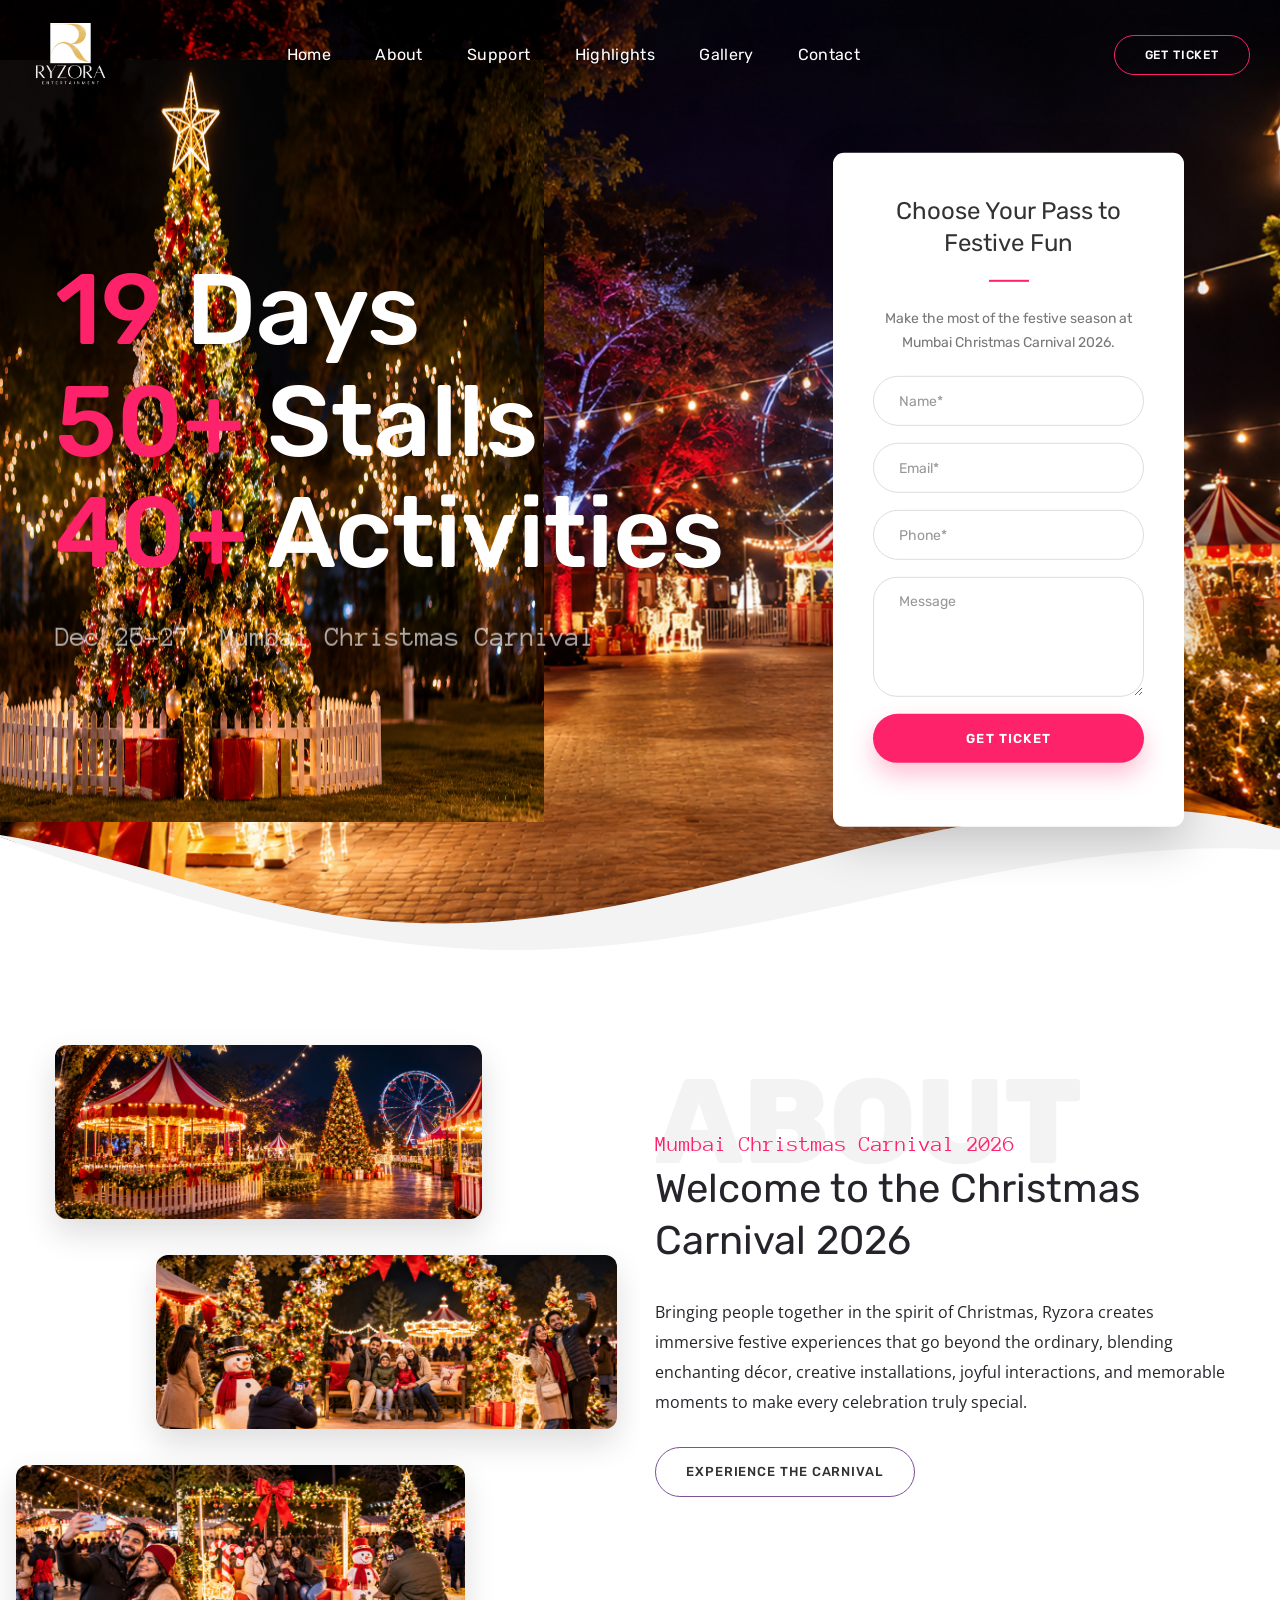
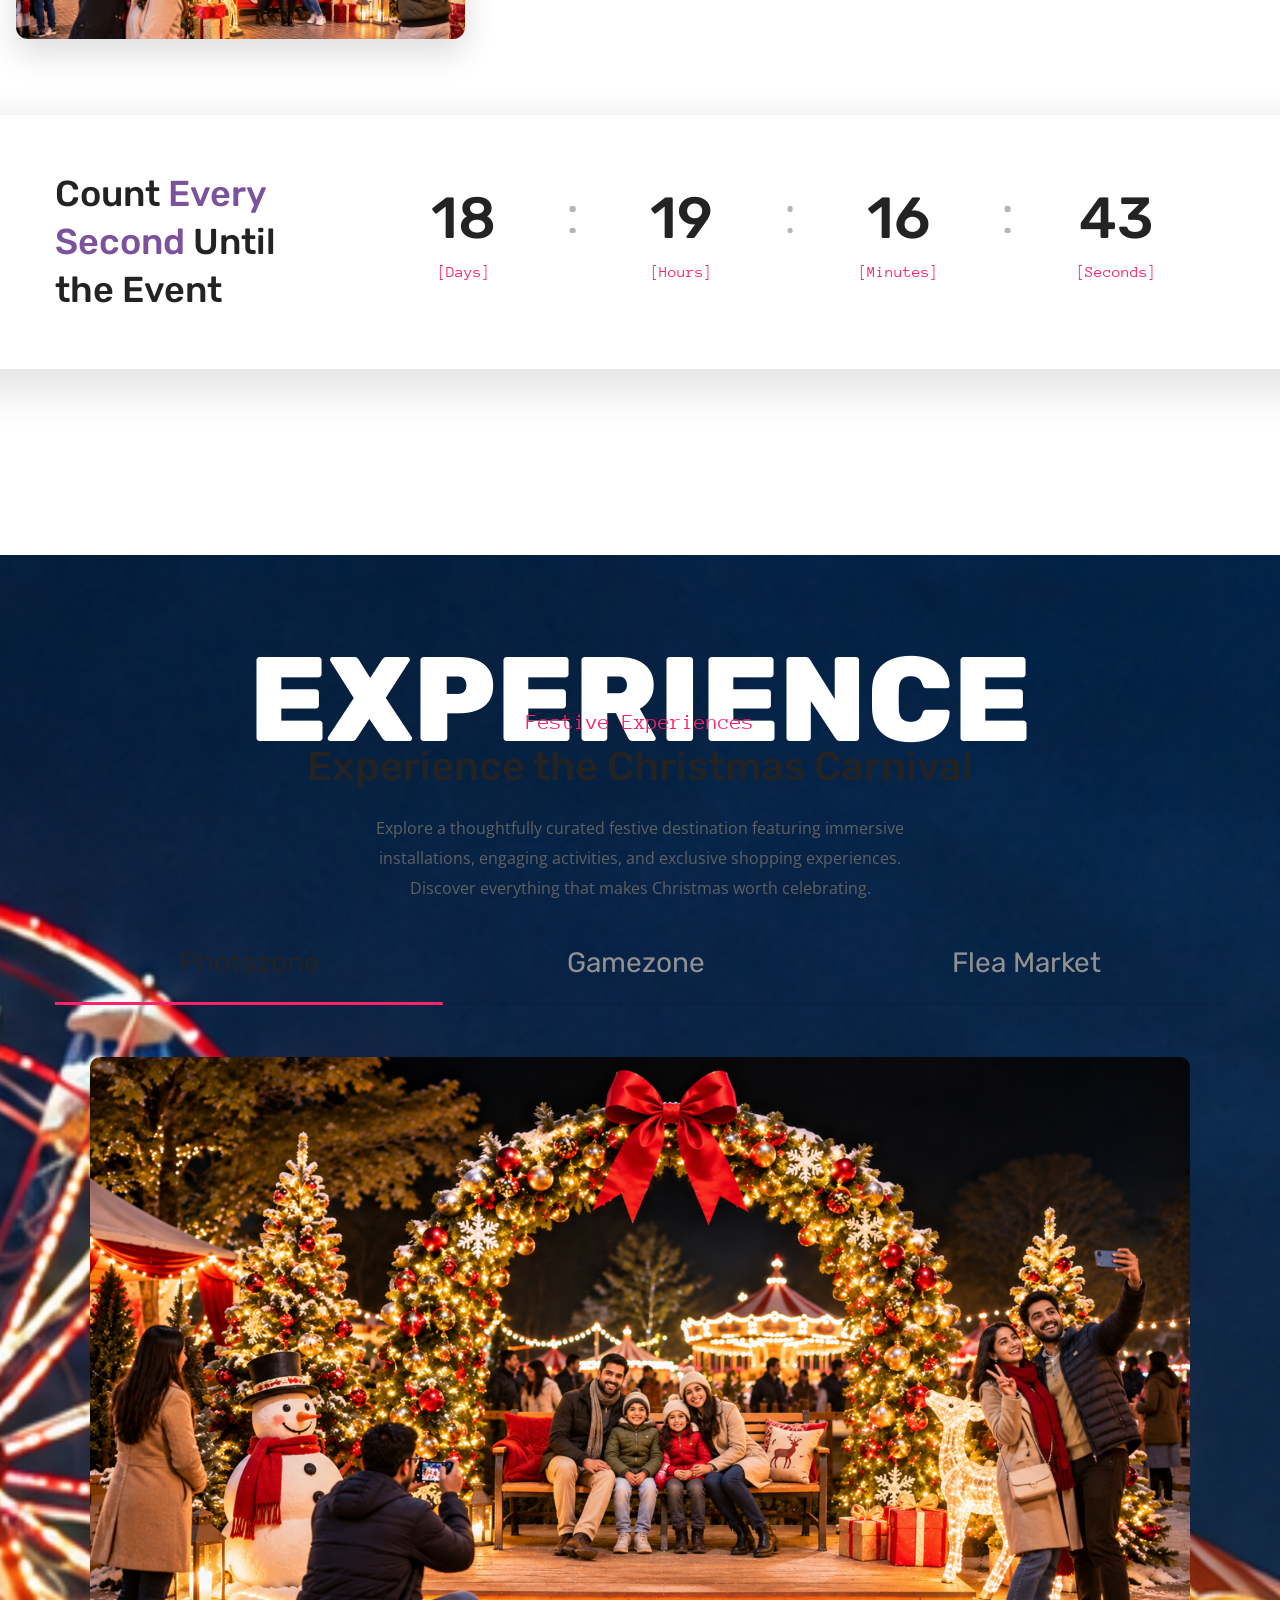
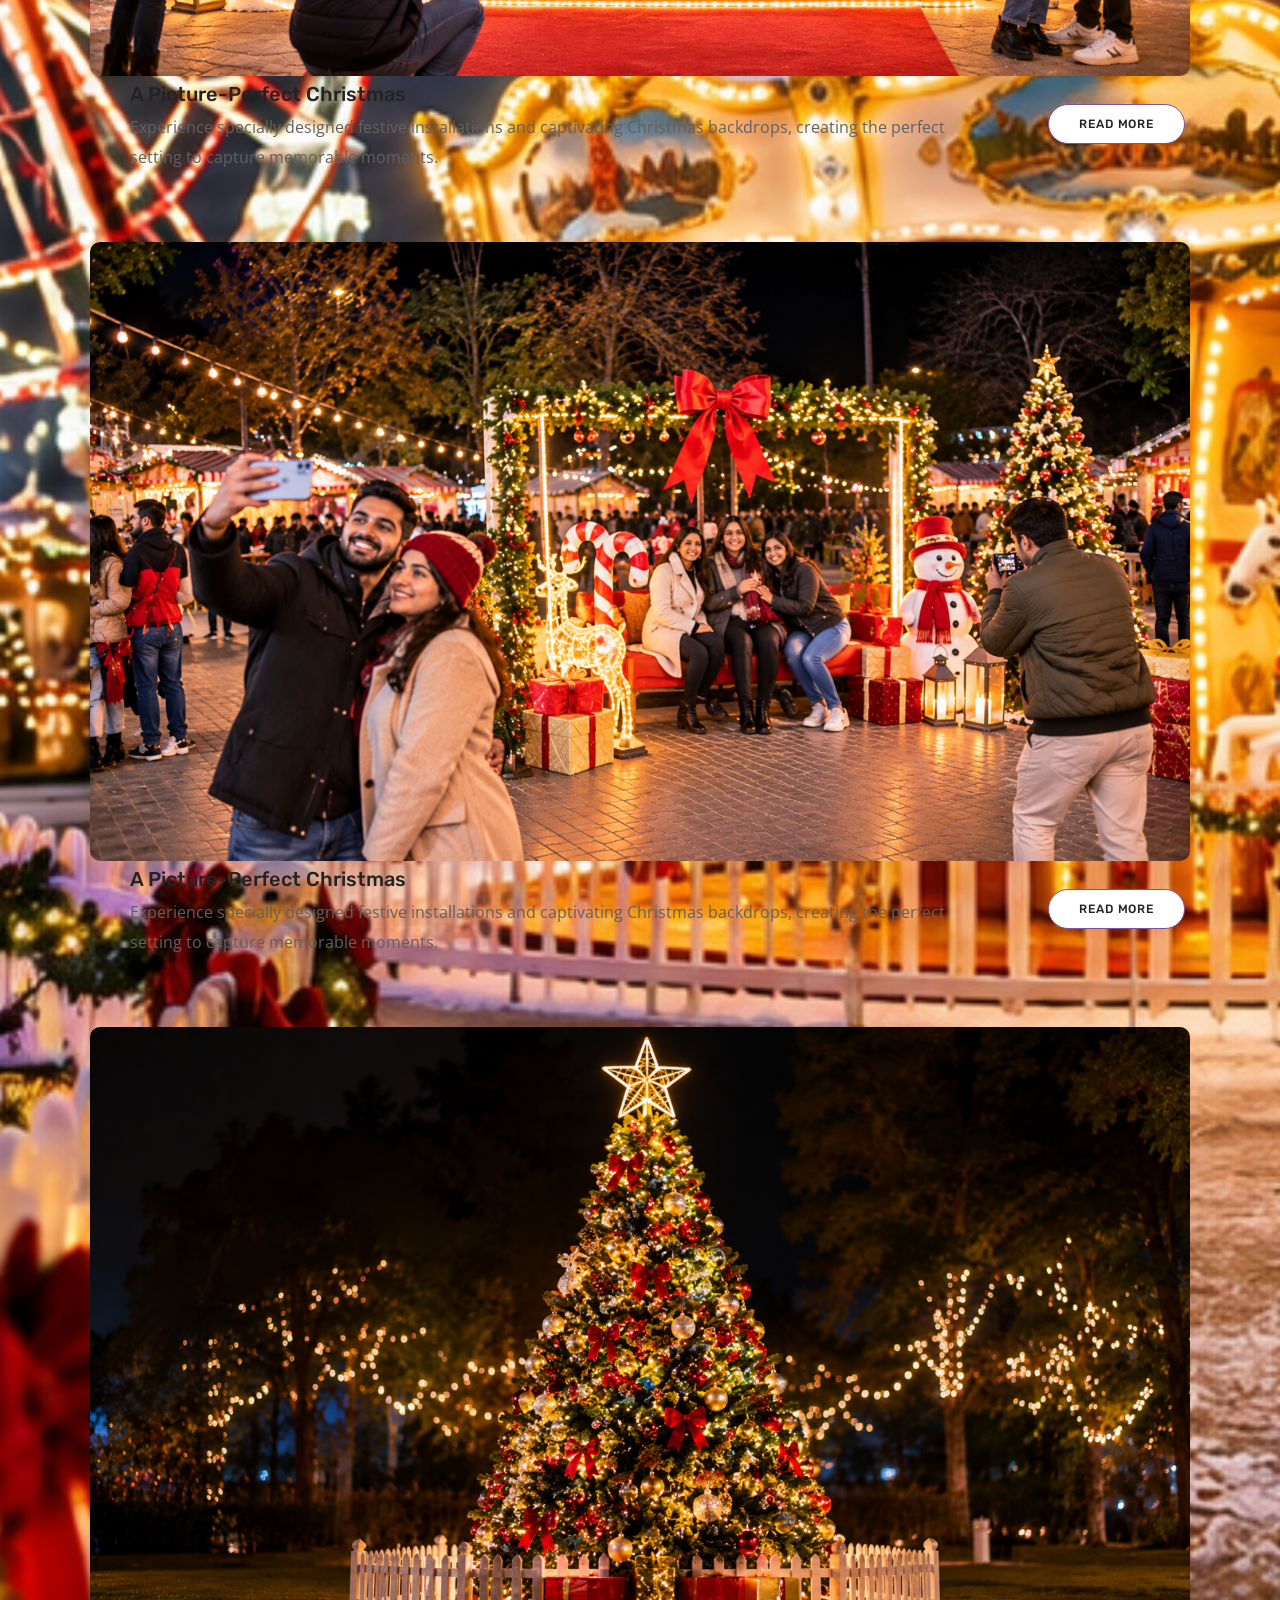
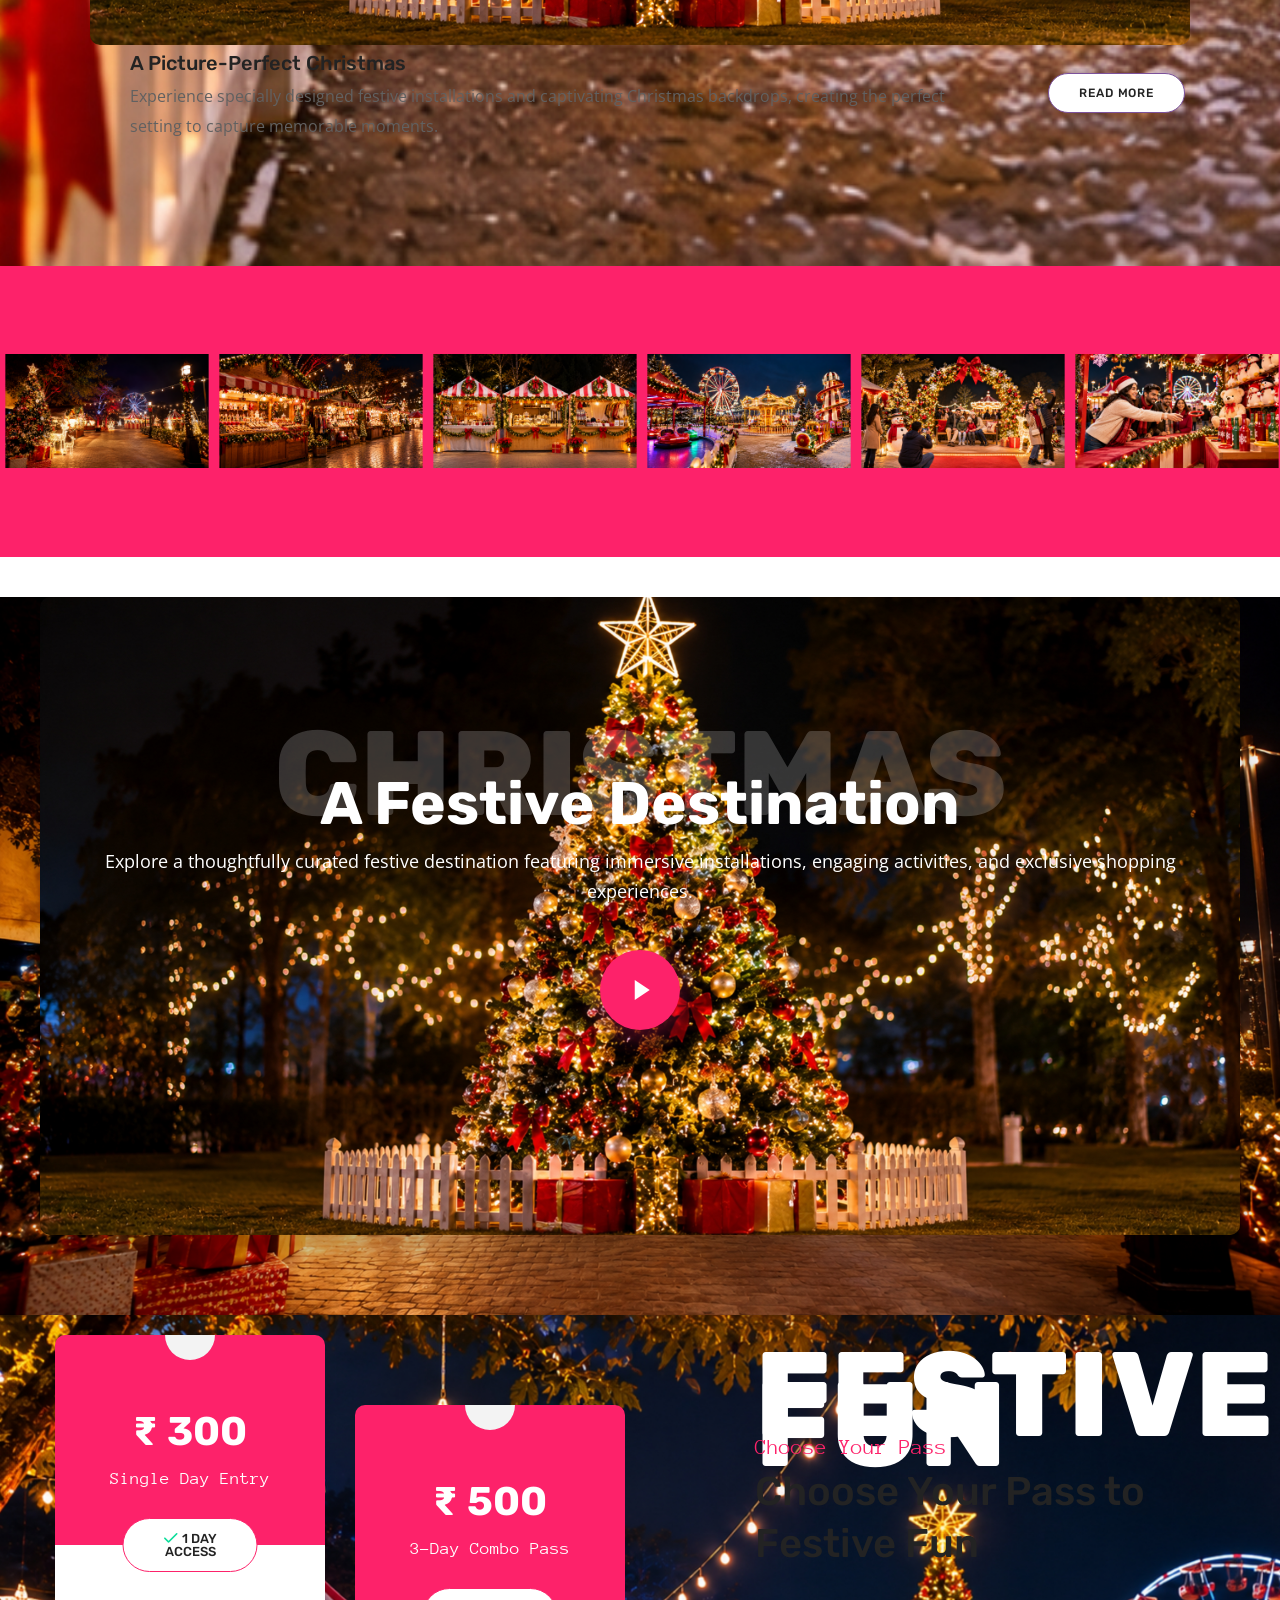
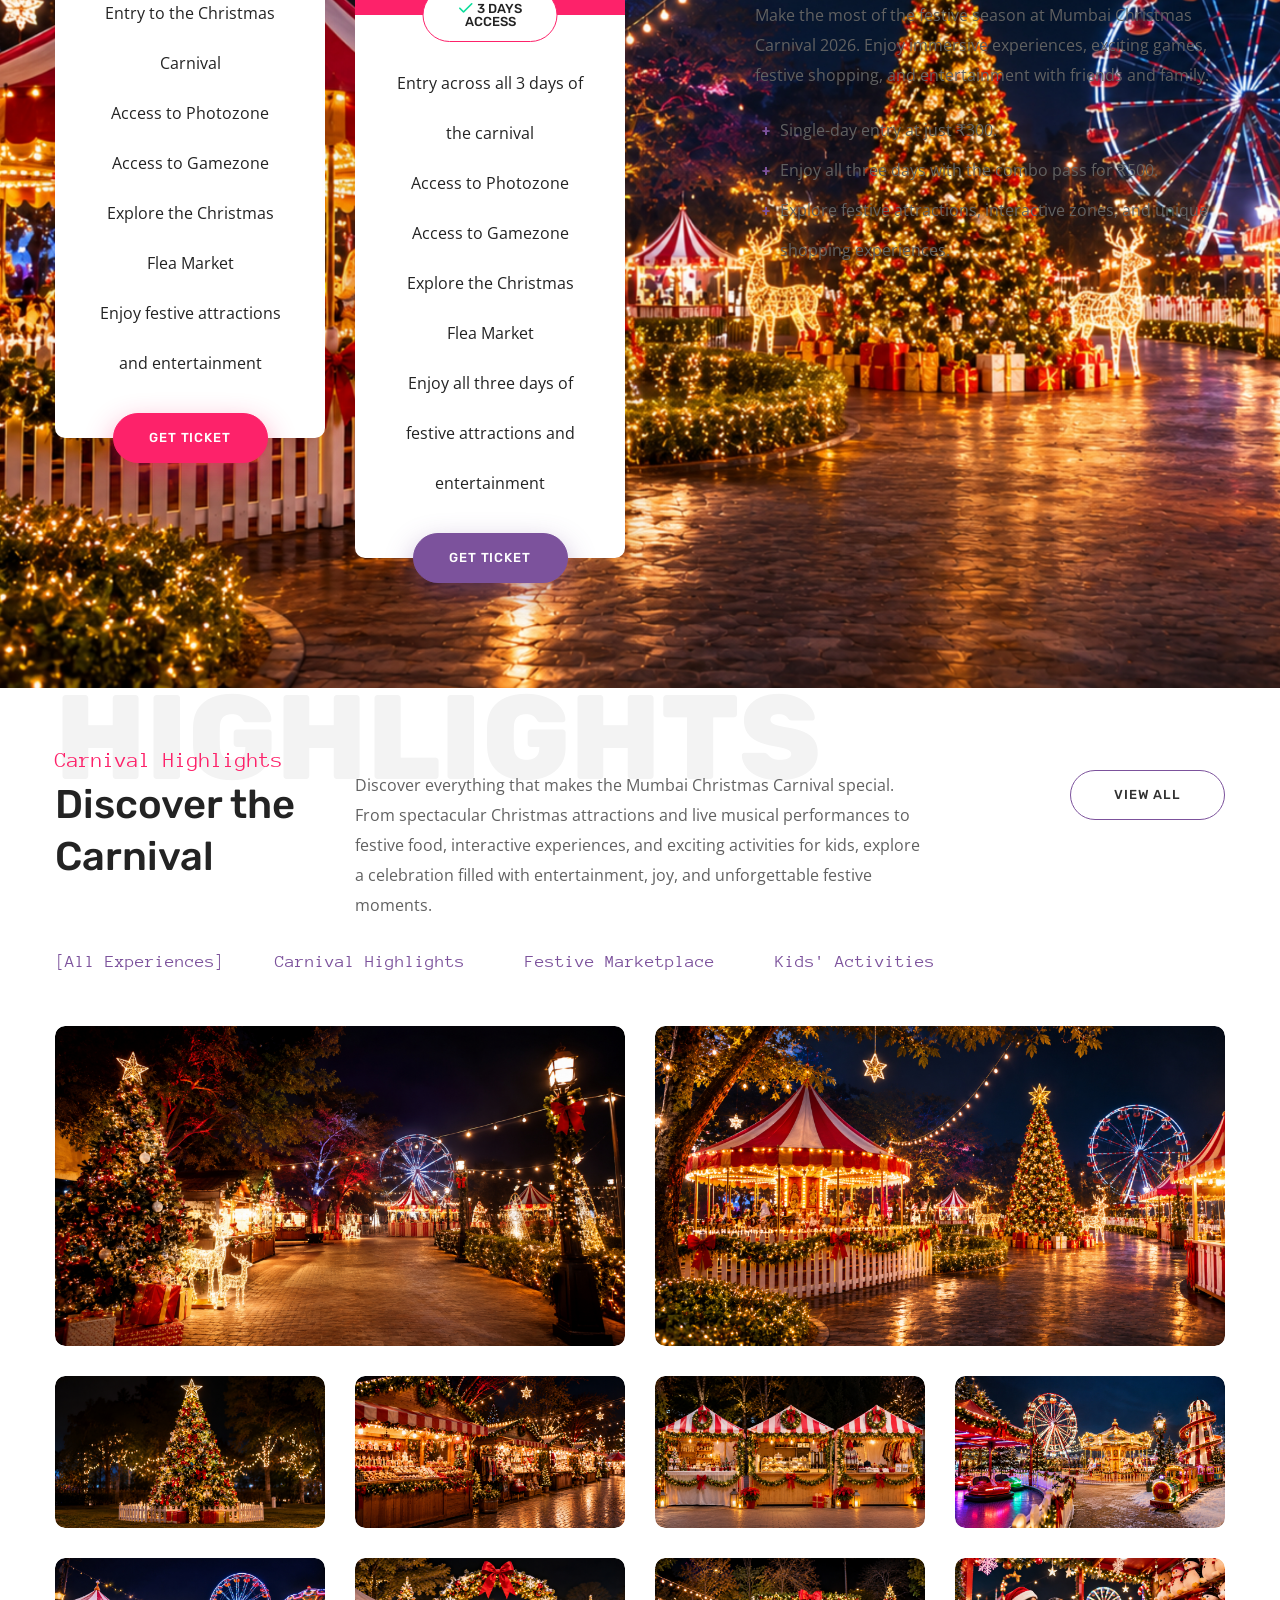
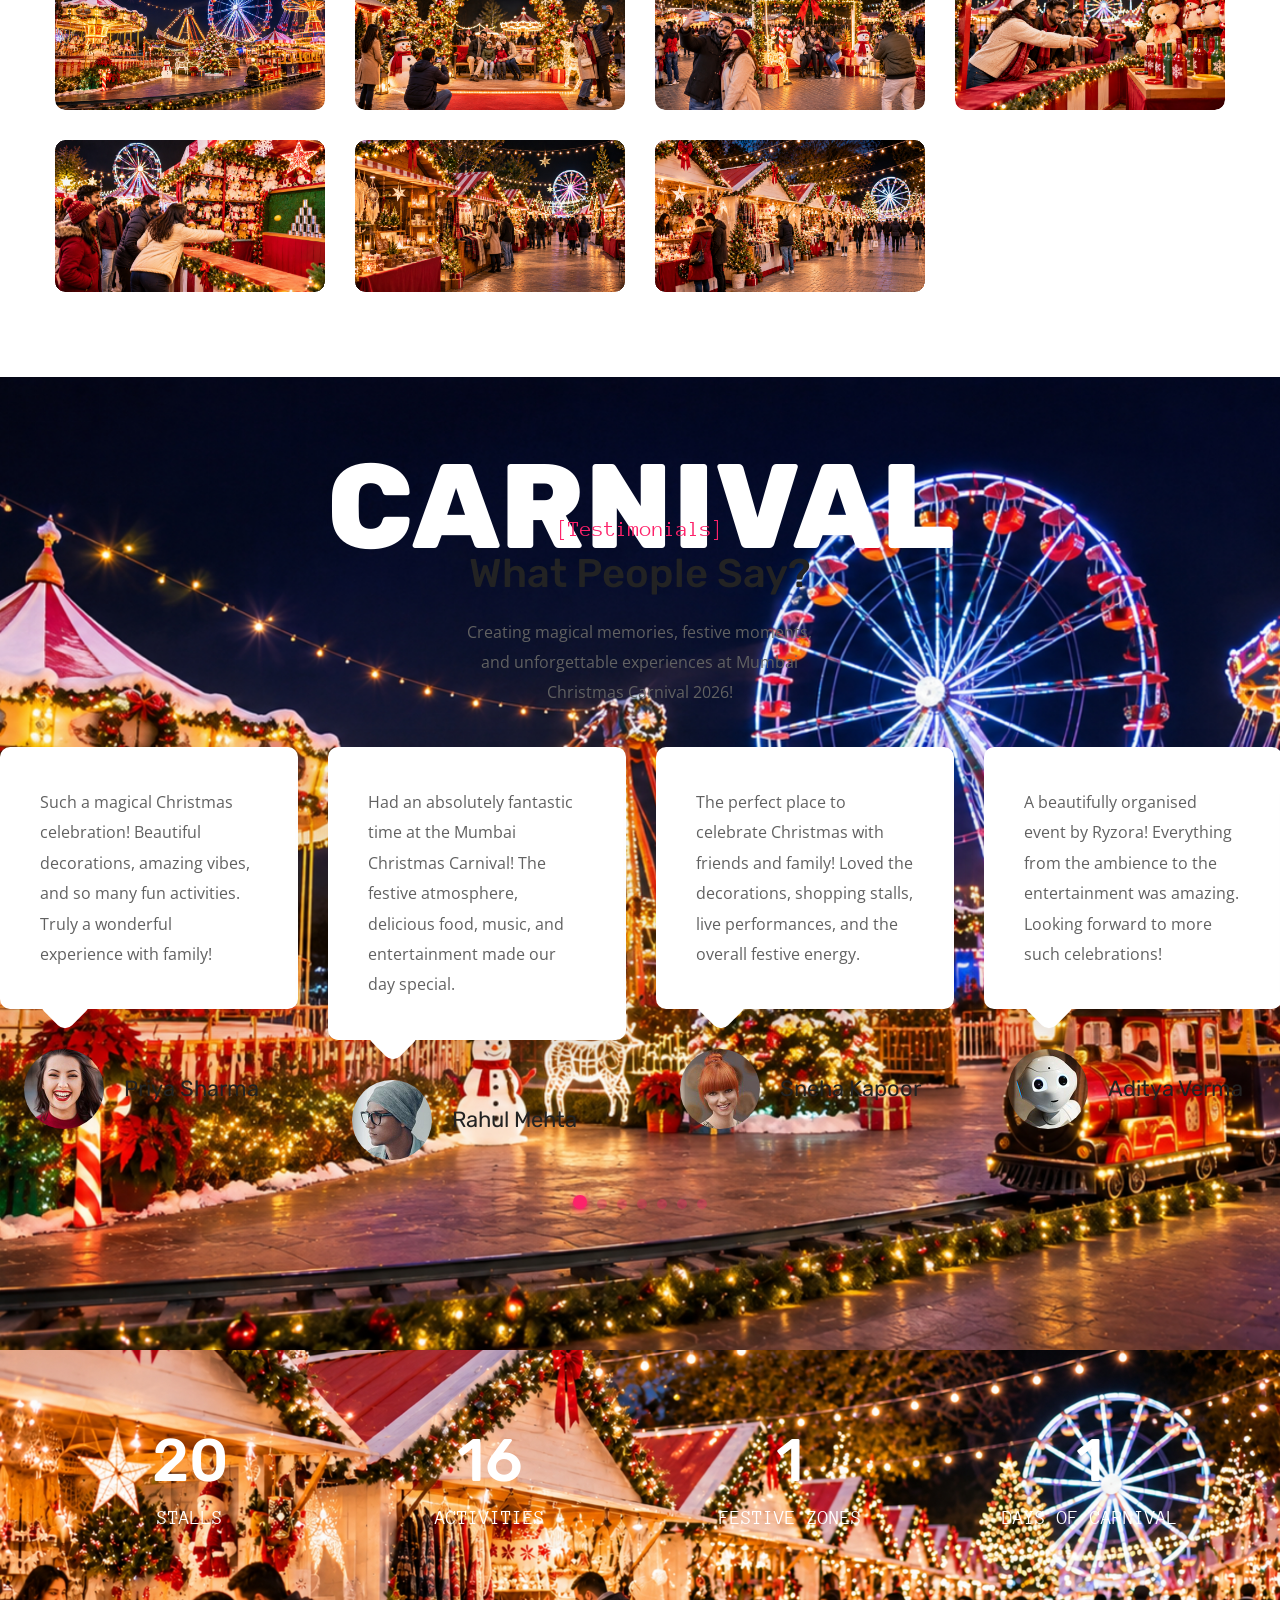
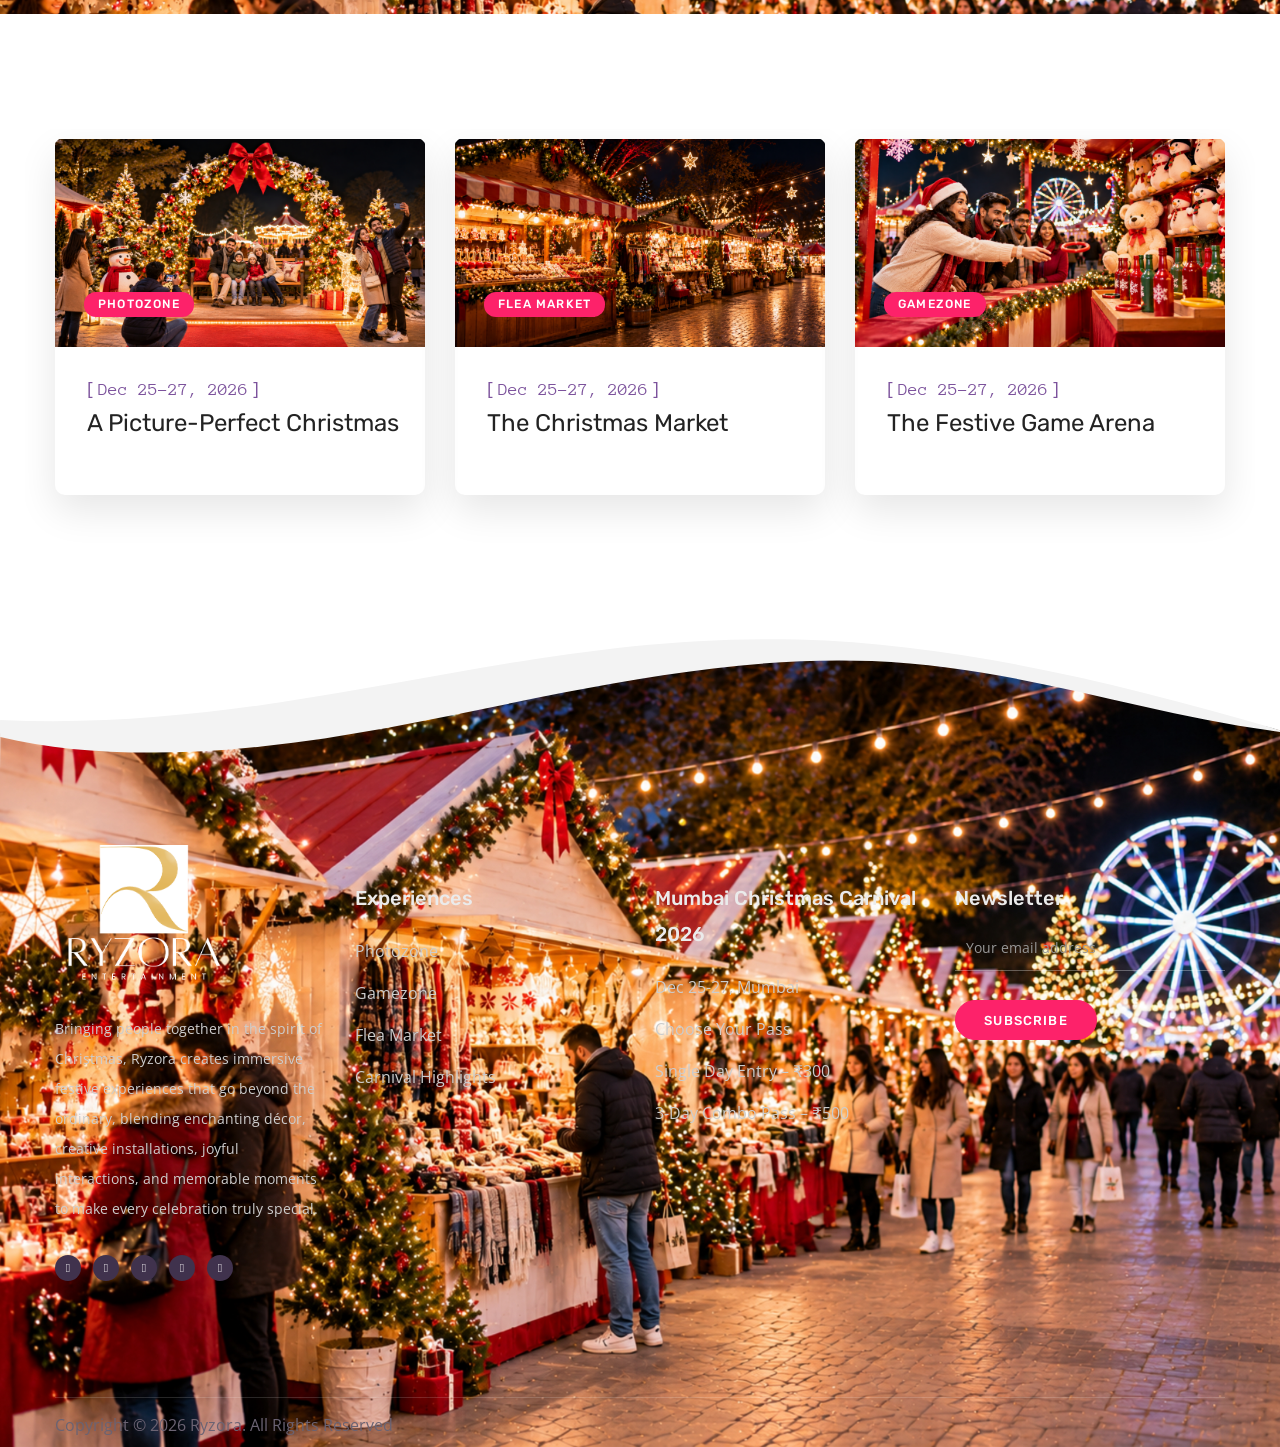
==== commit 97065a3e: "Content Update for the Live Website" ====
--- a/demo.html
+++ b/demo.html
@@ -5,7 +5,7 @@
 	<meta charset="UTF-8">
 	<meta name="viewport" content="width=device-width, initial-scale=1, maximum-scale=1">
 	<meta http-equiv="X-UA-Compatible" content="IE=Edge">
-	<title>Rayzora</title>
+	<title>Ryzora | Mumbai Christmas Carnival 2026</title>
 	<link rel="stylesheet"
 		href="https://fonts.googleapis.com/css?family=Open%20Sans:300,400,500,600,700,800,300italic,400italic,500italic,600italic,700italic,800italic%7CRubik:300,400,500,600,700,800,900,300italic,400italic,500italic,600italic,700italic,800italic,900italic%7CAnonymous%20Pro:400,700,400italic,700italic&amp;display=swap&amp;ver=1720439761"
 		media="print" onload="this.media='all'">
@@ -38,7 +38,7 @@
 							<div class='position_left_middle header_side display_normal v_align_middle h_align_left'>
 								<div class='header_area_container'>
 									<div class="wgl-logotype-container logo-sticky_enable"><a href="#top"> <img
-												class="default_logo" src="wp-content/uploads/2018/10/logo1.png"
+												class="default_logo" src="wp-content/uploads/2026/christmas-carnival/ryzora-logo-light.png"
 												alt="logo" style="height:65px;">
 										</a></div>
 								</div>
@@ -95,7 +95,7 @@
 										<div class="header_search-button"></div>
 										<div class="header_search-field">
 											<form role="search" method="get"
-												action="index.2.html" class="search-form">
+												action="demo.html" class="search-form">
 												<input type="text" id="search-form-6ac7a7f87921b" class="search-field"
 													placeholder="Search &hellip;" value="" name="s" />
 												<input class="search-button" type="submit" value="Search">
@@ -128,7 +128,7 @@
 							<div class='position_left_middle header_side display_normal v_align_middle h_align_left'>
 								<div class='header_area_container'>
 									<div class="wgl-logotype-container logo-sticky_enable"><a href="#top"> <img
-												class="logo-sticky" src="wp-content/uploads/2018/10/logo2.png"
+												class="logo-sticky" src="wp-content/uploads/2026/christmas-carnival/ryzora-logo-dark.png"
 												alt="logo" style="height:65px;">
 										</a></div>
 								</div>
@@ -185,7 +185,7 @@
 										<div class="header_search-button"></div>
 										<div class="header_search-field">
 											<form role="search" method="get"
-												action="index.2.html" class="search-form">
+												action="demo.html" class="search-form">
 												<input type="text" id="search-form-6ac7a7f88383c" class="search-field"
 													placeholder="Search &hellip;" value="" name="s" />
 												<input class="search-button" type="submit" value="Search">
@@ -254,7 +254,7 @@
 							<div class='position_center header_side'>
 								<div class='header_area_container'>
 									<div class="wgl-logotype-container logo-sticky_enable"><a href="#top"> <img
-												class="default_logo" src="wp-content/uploads/2018/10/logo1.png"
+												class="default_logo" src="wp-content/uploads/2026/christmas-carnival/ryzora-logo-light.png"
 												alt="logo" style="height:65px;">
 										</a></div>
 								</div>
@@ -319,7 +319,7 @@
 																src="wp-content/plugins/revslider/public/assets/assets/dummy.png"
 																alt="" title="Home 1"
 																class="rev-slidebg tp-rs-img rs-lazyload"
-																data-lazyload="//wgl-dsites.net/genesisexpo/wp-content/uploads/2018/10/rev-slider-03.jpg"
+																data-lazyload="wp-content/uploads/2026/christmas-carnival/1.jpg"
 																data-bg="p:50% 0%;" data-parallax="off" data-no-retina>
 															<rs-layer id="slider-5-slide-9-layer-17" class="rs-pxl-2"
 																data-type="image" data-rsp_ch="on"
@@ -334,7 +334,7 @@
 																	src="wp-content/plugins/revslider/public/assets/assets/dummy.png"
 																	alt="" class="tp-rs-img rs-lazyload" width="715"
 																	height="762"
-																	data-lazyload="//wgl-dsites.net/genesisexpo/wp-content/uploads/2018/10/rev-slider-04.png"
+																	data-lazyload="wp-content/uploads/2026/christmas-carnival/3.jpg"
 																	data-no-retina>
 															</rs-layer><rs-layer id="slider-5-slide-9-layer-2"
 																data-type="text" data-rsp_ch="on"
@@ -356,7 +356,7 @@
 																data-frame_1="tp:600;st:1200;sp:1100;sR:1200;"
 																data-frame_999="o:0;tp:600;st:w;sR:6700;"
 																style="z-index:7;font-family:'Rubik';"><span
-																	class="wgl-theme-color">50+</span> Stautal
+																	class="wgl-theme-color">50+</span> Stalls
 															</rs-layer><rs-layer id="slider-5-slide-9-layer-12"
 																data-type="text" data-rsp_ch="on"
 																data-xy="x:l,l,l,c;xo:15px,15px,15px,0;yo:483px,360px,316px,309px;"
@@ -366,7 +366,7 @@
 																data-frame_1="tp:600;st:1800;sp:1100;sR:1800;"
 																data-frame_999="o:0;tp:600;st:w;sR:6100;"
 																style="z-index:8;font-family:'Rubik';"><span
-																	class="wgl-theme-color">30+</span> Activities
+																	class="wgl-theme-color">40+</span> Activities
 															</rs-layer><rs-layer id="slider-5-slide-9-layer-3"
 																data-type="text" data-rsp_ch="on"
 																data-xy="x:l,l,l,c;xo:15px,15px,15px,0;yo:605px,450px,382px,357px;"
@@ -375,8 +375,7 @@
 																data-frame_0="y:50px;tp:600;"
 																data-frame_1="tp:600;st:2400;sp:1100;sR:2400;"
 																data-frame_999="o:0;tp:600;st:w;sR:5500;"
-																style="z-index:9;font-family:'Anonymous Pro';">[November
-																25-27, Mumbai, Critisaim carnivial]
+																style="z-index:9;font-family:'Anonymous Pro';">Dec 25-27, Mumbai Christmas Carnival
 															</rs-layer><rs-layer id="slider-5-slide-9-layer-15"
 																class="rev-btn" data-type="button"
 																data-color="rgba(255,255,255,1)"
@@ -403,7 +402,7 @@
 																data-frame_1="tp:600;st:2660;sp:1100;sR:2660;"
 																data-frame_999="o:0;tp:600;st:w;sR:5240;"
 																data-frame_hover="bgc:#fd226a;boc:#fd226a;bor:30px,30px,30px,30px;bos:solid;bow:1,1,1,1;oX:50;oY:50;sp:0;e:none;"
-																style="z-index:11;font-family:'Rubik';text-transform:uppercase;cursor:pointer;outline:none;box-shadow:none;box-sizing:border-box;-moz-box-sizing:border-box;-webkit-box-sizing:border-box;">Presentation
+																style="z-index:11;font-family:'Rubik';text-transform:uppercase;cursor:pointer;outline:none;box-shadow:none;box-sizing:border-box;-moz-box-sizing:border-box;-webkit-box-sizing:border-box;">Experience the Christmas Carnival
 															</rs-layer> </rs-slide>
 													</rs-slides>
 												</rs-module>
@@ -411,10 +410,9 @@
 											</rs-module-wrap>
 											<!-- END REVOLUTION SLIDER -->
 											<div class="event-register-card">
-												<h2>Register Right Now!</h2>
+												<h2>Choose Your Pass to Festive Fun</h2>
 												<div class="event-register-accent"></div>
-												<p>To find out the price and go to the selection of tickets, fill out
-													the form fields</p>
+												<p>Make the most of the festive season at Mumbai Christmas Carnival 2026.</p>
 												<form action="#" method="get">
 													<input type="text" name="name" placeholder="Name*" aria-label="Name"
 														required>
@@ -457,13 +455,11 @@
 													style="font-size:75px; line-height: 0.25;">About</div>
 											</div>
 											<div class="heading_subtitle"
-												style="font-size:22px; line-height:16px; font-weight:400; ">[About
-												Conference]</div>
+												style="font-size:22px; line-height:16px; font-weight:400; ">Mumbai Christmas Carnival 2026</div>
 											<div class="heading_title"
 												style="font-size:40px; line-height:1.3; font-weight:400; ">
 												<div class="heading_title_mobile"
-													style="font-size:36px; line-height: 1.3;">Welcome to the Greatest
-													Digital Conference 2018</div>
+													style="font-size:36px; line-height: 1.3;">Welcome to the Christmas Carnival 2026</div>
 											</div>
 										</div>
 										<div class="genesisexpo_module_spacing">
@@ -471,10 +467,7 @@
 										</div>
 										<div class="wpb_text_column wpb_content_element ">
 											<div class="wpb_wrapper">
-												<p>Twice a year, a group of interesting and impact people gathers for
-													the week-long experience — which attendees have described as
-													&#8220;the ultimate brain spa&#8221; and &#8220;a journey into the
-													future in the company of those creating it.&#8221;</p>
+												<p>Bringing people together in the spirit of Christmas, Ryzora creates immersive festive experiences that go beyond the ordinary, blending enchanting décor, creative installations, joyful interactions, and memorable moments to make every celebration truly special.</p>
 											</div>
 										</div>
 										<div class="genesisexpo_module_spacing">
@@ -482,7 +475,7 @@
 										</div>
 										<div id="genesisexpo_button_6ac7a7f89fbf5"
 											class="genesisexpo_module_button wgl_button wgl_button-xl aleft">
-											<a href="#" style="border-radius:50px; border-width:1px; ">Read More</a>
+											<a href="#schedule" style="border-radius:50px; border-width:1px; ">Experience the Carnival</a>
 										</div>
 										<div id="genesisexpo_spacer_6ac7a7f89fcde"
 											class="genesisexpo_module_spacing responsive_active">
@@ -496,13 +489,13 @@
 								class="wpb_column vc_column_container vc_col-sm-12 vc_col-md-offset-1 vc_col-md-6 vc_col-has-fill about-gallery-col">
 								<div class="vc_column-inner vc_custom_1539853054854">
 									<div class="wpb_wrapper">
-										<div class="about-image-stack" aria-label="Conference moments">
-											<img src="wp-content/uploads/2018/10/portfolio_02.jpg"
-												alt="Speaker performing at an event">
-											<img src="wp-content/uploads/2018/10/portfolio_03.jpg"
-												alt="Attendees at a conference">
-											<img src="wp-content/uploads/2018/10/portfolio_04.jpg"
-												alt="Conference speaker on stage">
+										<div class="about-image-stack" aria-label="Carnival moments">
+											<img src="wp-content/uploads/2026/christmas-carnival/2.jpg"
+												alt="Festive carnival moment">
+											<img src="wp-content/uploads/2026/christmas-carnival/8.jpg"
+												alt="Visitors at a Christmas photozone">
+											<img src="wp-content/uploads/2026/christmas-carnival/9.jpg"
+												alt="Families enjoying the carnival">
 										</div>
 									</div>
 								</div>
@@ -590,13 +583,12 @@
 											<div class="heading_bgtitle"
 												style="font-size:120px; line-height:0.25; font-weight:800; color:#ffffff; ">
 												<div class="heading_bgtitle_mobile"
-													style="font-size:50px; line-height: 0.25;">Schedule</div>
+													style="font-size:50px; line-height: 0.25;">Experience</div>
 											</div>
 											<div class="heading_subtitle"
-												style="font-size:22px; line-height:16px; font-weight:400; ">[Our
-												Timetable]</div>
+												style="font-size:22px; line-height:16px; font-weight:400; ">Festive Experiences</div>
 											<div class="heading_title"
-												style="font-size:40px; line-height:1.3; font-weight:500; ">At What Time?
+												style="font-size:40px; line-height:1.3; font-weight:500; ">Experience the Christmas Carnival
 											</div>
 										</div>
 										<div class="genesisexpo_module_spacing">
@@ -609,9 +601,7 @@
 													<div class="wpb_wrapper">
 														<div class="wpb_text_column wpb_content_element ">
 															<div class="wpb_wrapper">
-																<p style="text-align: center;">Today, what started as a
-																	small conference has turned into the unmissable
-																	rendez-vous for product people.</p>
+																<p style="text-align: center;">Explore a thoughtfully curated festive destination featuring immersive installations, engaging activities, and exclusive shopping experiences. Discover everything that makes Christmas worth celebrating.</p>
 															</div>
 														</div>
 													</div>
@@ -621,32 +611,29 @@
 										<div class="wgl_timetabs">
 											<div class="timetabs_headings">
 												<div class="wgl_tab" data-tab-id="tab-1539243322591-d2142050-3993">
-													<div class="tab_title">First Day</div>
-													<div class="tab_subtitle">November 10, 2018</div>
+													<div class="tab_title">Photozone</div>
+													<div class="tab_subtitle"></div>
 												</div>
 												<div class="wgl_tab" data-tab-id="tab-1539243774193-008eb5ff-2d4f">
-													<div class="tab_title">Second Day</div>
-													<div class="tab_subtitle">November 11, 2018</div>
+													<div class="tab_title">Gamezone</div>
+													<div class="tab_subtitle"></div>
 												</div>
 												<div class="wgl_tab" data-tab-id="tab-1539243915493-2b1e8a6f-c355">
-													<div class="tab_title">Third Day</div>
-													<div class="tab_subtitle">November 12, 2018</div>
+													<div class="tab_title">Flea Market</div>
+													<div class="tab_subtitle"></div>
 												</div>
 											</div>
 											<div class="timetabs_data">
 												<div class="timetab_container"
 													data-tab-id="tab-1539243322591-d2142050-3993">
 													<div class="timetabs_item">
-														<div class="item_time">9.00 am - 10.00 am</div>
+														<div class="item_time"></div>
 														<div class="item_img"><img decoding="async"
-																src="wp-content/uploads/2018/10/time-tabs-01-268x268.jpg"
-																alt="" width="134" height="134"></div>
+																src="wp-content/uploads/2026/christmas-carnival/8.jpg"
+																alt="Visitors at the Christmas photozone" width="3840" height="2160"></div>
 														<div class="content-wrapper">
-															<div class="item_title">Registration</div>
-															<div class="item_description">Join 600 product managers,
-																designers, founders, engineers – and everything in
-																between – to learn, eat, chat and have a great time.
-															</div>
+															<div class="item_title">A Picture-Perfect Christmas</div>
+															<div class="item_description">Experience specially designed festive installations and captivating Christmas backdrops, creating the perfect setting to capture memorable moments.</div>
 														</div>
 														<div id="genesisexpo_button_6ac7a7f8a3f76"
 															class="genesisexpo_module_button wgl_button wgl_button-m aleft">
@@ -656,15 +643,13 @@
 														</div>
 													</div>
 													<div class="timetabs_item">
-														<div class="item_time">10.00 am - 12.00 am</div>
+														<div class="item_time"></div>
 														<div class="item_img"><img loading="lazy" decoding="async"
-																src="wp-content/uploads/2018/10/time-tabs-02-268x268.jpg"
-																alt="" width="134" height="134"></div>
+																src="wp-content/uploads/2026/christmas-carnival/9.jpg"
+																alt="Guests capturing carnival memories" width="3840" height="2160"></div>
 														<div class="content-wrapper">
-															<div class="item_title">Coffee Break</div>
-															<div class="item_description">It's hard to learn things on
-																an empty stomach. Breakfast, lunch, snacks and unlimited
-																tea and coffee are all part of the ticket price.</div>
+															<div class="item_title">A Picture-Perfect Christmas</div>
+															<div class="item_description">Experience specially designed festive installations and captivating Christmas backdrops, creating the perfect setting to capture memorable moments.</div>
 														</div>
 														<div id="genesisexpo_button_6ac7a7f8a4a5e"
 															class="genesisexpo_module_button wgl_button wgl_button-m aleft">
@@ -674,15 +659,13 @@
 														</div>
 													</div>
 													<div class="timetabs_item">
-														<div class="item_time">12.00 am - 05.00 pm</div>
+														<div class="item_time"></div>
 														<div class="item_img"><img loading="lazy" decoding="async"
-																src="wp-content/uploads/2018/10/time-tabs-03-268x268.jpg"
-																alt="" width="134" height="134"></div>
+																src="wp-content/uploads/2026/christmas-carnival/3.jpg"
+																alt="Christmas tree installation at the photozone" width="3840" height="2160"></div>
 														<div class="content-wrapper">
-															<div class="item_title">Conference</div>
-															<div class="item_description">It's hard to learn things on
-																an empty stomach. Breakfast, lunch, snacks and unlimited
-																tea and coffee are all part of the ticket price.</div>
+															<div class="item_title">A Picture-Perfect Christmas</div>
+															<div class="item_description">Experience specially designed festive installations and captivating Christmas backdrops, creating the perfect setting to capture memorable moments.</div>
 														</div>
 														<div id="genesisexpo_button_6ac7a7f8a5523"
 															class="genesisexpo_module_button wgl_button wgl_button-m aleft">
@@ -695,16 +678,13 @@
 												<div class="timetab_container"
 													data-tab-id="tab-1539243774193-008eb5ff-2d4f">
 													<div class="timetabs_item">
-														<div class="item_time">9.00 am - 10.00 am</div>
+														<div class="item_time"></div>
 														<div class="item_img"><img loading="lazy" decoding="async"
-																src="wp-content/uploads/2018/10/time-table-6-268x268.jpg"
-																alt="" width="134" height="134"></div>
+																src="wp-content/uploads/2026/christmas-carnival/10.jpg"
+																alt="Interactive carnival game" width="3840" height="2160"></div>
 														<div class="content-wrapper">
-															<div class="item_title">Registration</div>
-															<div class="item_description">Join 600 product managers,
-																designers, founders, engineers – and everything in
-																between – to learn, eat, chat and have a great time.
-															</div>
+															<div class="item_title">The Festive Game Arena</div>
+															<div class="item_description">Step into an exciting world of interactive games, engaging challenges, and friendly competition. An experience designed to bring people together through fun and entertainment.</div>
 														</div>
 														<div id="genesisexpo_button_6ac7a7f8a6189"
 															class="genesisexpo_module_button wgl_button wgl_button-m aleft">
@@ -714,15 +694,13 @@
 														</div>
 													</div>
 													<div class="timetabs_item">
-														<div class="item_time">10.00 am - 12.00 am</div>
+														<div class="item_time"></div>
 														<div class="item_img"><img loading="lazy" decoding="async"
-																src="wp-content/uploads/2018/10/time-table-9-268x268.jpg"
-																alt="" width="134" height="134"></div>
+																src="wp-content/uploads/2026/christmas-carnival/11.jpg"
+																alt="Visitors playing a festive game" width="3840" height="2160"></div>
 														<div class="content-wrapper">
-															<div class="item_title">Coffee Break</div>
-															<div class="item_description">It's hard to learn things on
-																an empty stomach. Breakfast, lunch, snacks and unlimited
-																tea and coffee are all part of the ticket price.</div>
+															<div class="item_title">The Festive Game Arena</div>
+															<div class="item_description">Step into an exciting world of interactive games, engaging challenges, and friendly competition. An experience designed to bring people together through fun and entertainment.</div>
 														</div>
 														<div id="genesisexpo_button_6ac7a7f8a68b4"
 															class="genesisexpo_module_button wgl_button wgl_button-m aleft">
@@ -731,38 +709,17 @@
 																more</a>
 														</div>
 													</div>
-													<div class="timetabs_item">
-														<div class="item_time">12.00 am - 05.00 pm</div>
-														<div class="item_img"><img loading="lazy" decoding="async"
-																src="wp-content/uploads/2018/10/time-table-8-268x268.jpg"
-																alt="" width="134" height="134"></div>
-														<div class="content-wrapper">
-															<div class="item_title">Conference</div>
-															<div class="item_description">It's hard to learn things on
-																an empty stomach. Breakfast, lunch, snacks and unlimited
-																tea and coffee are all part of the ticket price.</div>
-														</div>
-														<div id="genesisexpo_button_6ac7a7f8a714f"
-															class="genesisexpo_module_button wgl_button wgl_button-m aleft">
-															<a href="#"
-																style="border-radius:50px; border-width:1px; ">Read
-																more</a>
-														</div>
-													</div>
 												</div>
 												<div class="timetab_container"
 													data-tab-id="tab-1539243915493-2b1e8a6f-c355">
 													<div class="timetabs_item">
-														<div class="item_time">9.00 am - 10.00 am</div>
+														<div class="item_time"></div>
 														<div class="item_img"><img loading="lazy" decoding="async"
-																src="wp-content/uploads/2018/10/time-table-7-268x268.jpg"
-																alt="" width="134" height="134"></div>
+																src="wp-content/uploads/2026/christmas-carnival/4.jpg"
+																alt="Christmas market stalls" width="3840" height="2160"></div>
 														<div class="content-wrapper">
-															<div class="item_title">Registration</div>
-															<div class="item_description">Join 600 product managers,
-																designers, founders, engineers – and everything in
-																between – to learn, eat, chat and have a great time.
-															</div>
+															<div class="item_title">The Christmas Market</div>
+															<div class="item_description">Explore a curated collection of lifestyle products, fashion, accessories, and unique finds. Discover exciting brands, exclusive offerings, and a vibrant festive shopping experience.</div>
 														</div>
 														<div id="genesisexpo_button_6ac7a7f8a7ca3"
 															class="genesisexpo_module_button wgl_button wgl_button-m aleft">
@@ -772,15 +729,13 @@
 														</div>
 													</div>
 													<div class="timetabs_item">
-														<div class="item_time">10.00 am - 12.00 am</div>
+														<div class="item_time"></div>
 														<div class="item_img"><img loading="lazy" decoding="async"
-																src="wp-content/uploads/2018/10/time-table-4-268x268.jpg"
-																alt="" width="134" height="134"></div>
+																src="wp-content/uploads/2026/christmas-carnival/5.jpg"
+																alt="Festive marketplace stalls" width="3840" height="2160"></div>
 														<div class="content-wrapper">
-															<div class="item_title">Coffee Break</div>
-															<div class="item_description">It's hard to learn things on
-																an empty stomach. Breakfast, lunch, snacks and unlimited
-																tea and coffee are all part of the ticket price.</div>
+															<div class="item_title">The Christmas Market</div>
+															<div class="item_description">Explore a curated collection of lifestyle products, fashion, accessories, and unique finds. Discover exciting brands, exclusive offerings, and a vibrant festive shopping experience.</div>
 														</div>
 														<div id="genesisexpo_button_6ac7a7f8a87e2"
 															class="genesisexpo_module_button wgl_button wgl_button-m aleft">
@@ -790,15 +745,13 @@
 														</div>
 													</div>
 													<div class="timetabs_item">
-														<div class="item_time">12.00 am - 05.00 pm</div>
+														<div class="item_time"></div>
 														<div class="item_img"><img loading="lazy" decoding="async"
-																src="wp-content/uploads/2018/10/time-table-5-268x268.jpg"
-																alt="" width="134" height="134"></div>
+																src="wp-content/uploads/2026/christmas-carnival/12.jpg"
+																alt="A lively Christmas market walkway" width="3840" height="2160"></div>
 														<div class="content-wrapper">
-															<div class="item_title">Conference</div>
-															<div class="item_description">It's hard to learn things on
-																an empty stomach. Breakfast, lunch, snacks and unlimited
-																tea and coffee are all part of the ticket price.</div>
+															<div class="item_title">The Christmas Market</div>
+															<div class="item_description">Explore a curated collection of lifestyle products, fashion, accessories, and unique finds. Discover exciting brands, exclusive offerings, and a vibrant festive shopping experience.</div>
 														</div>
 														<div id="genesisexpo_button_6ac7a7f8a8f3d"
 															class="genesisexpo_module_button wgl_button wgl_button-m aleft">
@@ -832,30 +785,30 @@
 												class="genesisexpo_module_carousel pag_align_center">
 												<div class="genesisexpo_carousel_slick"
 													data-slick='{"slidesToShow":6,"slidesToScroll":1,"infinite":true,"autoplay":true,"autoplaySpeed":"3000","speed":300,"arrows":false,"dots":false,"adaptiveHeight":false,"responsive":[{"breakpoint":1201,"settings":{"slidesToShow":5,"slidesToScroll":1}},{"breakpoint":992,"settings":{"slidesToShow":3,"slidesToScroll":1}},{"breakpoint":768,"settings":{"slidesToShow":2,"slidesToScroll":1}}]}'>
-													<div class="clients_image"><a href="#" target="" title=""
+													<div class="clients_image"><a href="#gallery" title="View all carnival photos"
 															rel=""><img decoding="async" class="main_image"
-																src="wp-content/uploads/2018/10/client_1-1.png"
-																alt="" /></a></div>
-													<div class="clients_image"><a href="#" target="" title=""
+																src="wp-content/uploads/2026/christmas-carnival/1.jpg"
+																alt="Christmas Carnival at night" /></a></div>
+													<div class="clients_image"><a href="#gallery" title="View all carnival photos"
 															rel=""><img decoding="async" class="main_image"
-																src="wp-content/uploads/2018/10/client_1-2.png"
-																alt="" /></a></div>
-													<div class="clients_image"><a href="#" target="" title=""
+																src="wp-content/uploads/2026/christmas-carnival/4.jpg"
+																alt="Christmas market stalls" /></a></div>
+													<div class="clients_image"><a href="#gallery" title="View all carnival photos"
 															rel=""><img decoding="async" class="main_image"
-																src="wp-content/uploads/2018/10/client_1-3.png"
-																alt="" /></a></div>
-													<div class="clients_image"><a href="#" target="" title=""
+																src="wp-content/uploads/2026/christmas-carnival/5.jpg"
+																alt="Festive marketplace" /></a></div>
+													<div class="clients_image"><a href="#gallery" title="View all carnival photos"
 															rel=""><img decoding="async" class="main_image"
-																src="wp-content/uploads/2018/10/client_1-4.png"
-																alt="" /></a></div>
-													<div class="clients_image"><a href="#" target="" title=""
+																src="wp-content/uploads/2026/christmas-carnival/6.jpg"
+																alt="Carnival rides at night" /></a></div>
+													<div class="clients_image"><a href="#gallery" title="View all carnival photos"
 															rel=""><img decoding="async" class="main_image"
-																src="wp-content/uploads/2018/10/client_1-5.png"
-																alt="" /></a></div>
-													<div class="clients_image"><a href="#" target="" title=""
+																src="wp-content/uploads/2026/christmas-carnival/8.jpg"
+																alt="Guests at a Christmas photozone" /></a></div>
+													<div class="clients_image"><a href="#gallery" title="View all carnival photos"
 															rel=""><img decoding="async" class="main_image"
-																src="wp-content/uploads/2018/10/client_1-6.png"
-																alt="" /></a></div>
+																src="wp-content/uploads/2026/christmas-carnival/10.jpg"
+																alt="Interactive carnival game" /></a></div>
 												</div>
 											</div>
 										</div>
@@ -893,14 +846,13 @@
 															<div class="heading_bgtitle"
 																style="font-size:120px; line-height:0.042; font-weight:800; color:rgba(243,243,243,0.2); ">
 																<div class="heading_bgtitle_mobile"
-																	style="font-size:80px; line-height: 0.042;">Place
+																	style="font-size:80px; line-height: 0.042;">Christmas
 																</div>
 															</div>
 															<div class="heading_title"
 																style="font-size:60px; line-height:0.583; font-weight:700; color:#ffffff; ">
 																<div class="heading_title_mobile"
-																	style="font-size:30px; line-height: 0.583;">Discove
-																	Our Venue</div>
+																	style="font-size:30px; line-height: 0.583;">A Festive Destination</div>
 															</div>
 														</div>
 														<div class="genesisexpo_module_spacing">
@@ -910,9 +862,7 @@
 														<div class="genesisexpo_module_text"
 															style="font-size:18px;line-height:30px;">
 															<p style="text-align: center;"><span
-																	style="color: #ffffff;">Genesis Expo will take place
-																	at the iconic street food venue Hawker House,
-																	Seattle Water.</span></p>
+																	style="color: #ffffff;">Explore a thoughtfully curated festive destination featuring immersive installations, engaging activities, and exclusive shopping experiences.</span></p>
 														</div>
 														<div class="genesisexpo_module_spacing">
 															<div class="spacing_size spacing_size-initial"
@@ -955,7 +905,7 @@
 						<div data-vc-full-width="true" data-vc-full-width-init="false"
 							class="vc_row wpb_row vc_row-fluid vc_custom_1539258926219 vc_row-has-fill">
 							<div class="wpb_column vc_column_container vc_col-sm-12">
-								<div id="gallery" class="vc_column-inner vc_custom_1539252179279">
+								<div id="tickets" class="vc_column-inner vc_custom_1539252179279">
 									<div class="wpb_wrapper">
 										<div class="vc_row wpb_row vc_inner vc_row-fluid">
 											<div class="wpb_column vc_column_container vc_col-sm-6 vc_col-lg-3">
@@ -967,34 +917,31 @@
 																	<div class="pricing_punch"
 																		style="background-color:#f3f3f3;"></div>
 																	<div class="pricing_price_wrap"><span
-																			class="pricing_cur">$</span>
-																		<div class="pricing_price">299.99</div>
-																		<div class="pricing_desc">[Main Conference]
+																			class="pricing_cur">₹</span>
+																		<div class="pricing_price">300</div>
+																		<div class="pricing_desc">Single Day Entry
 																		</div>
 																	</div>
 																	<div class="pricing_title-wrapper">
 																		<h4 class="pricing_title"><i
 																				class="flaticon-check-2"
-																				style="color: #0add9a"></i>2 days</h4>
+																				style="color: #0add9a"></i>1 DAY ACCESS</h4>
 																	</div>
 																</div>
 																<div class="pricing_content">
 																	<ul>
-																		<li><span>Access to mobile app</span></li>
-																		<li><span>Access to 1000+ talk</span></li>
-																		<li><span>Access to exhibition floor</span></li>
-																		<li><span style="color: #bcbcbc;">Access
-																				attendee database</span></li>
-																		<li><span style="color: #bcbcbc;">Email
-																				support</span></li>
+																		<li><span>Entry to the Christmas Carnival</span></li>
+																		<li><span>Access to Photozone</span></li>
+																		<li><span>Access to Gamezone</span></li>
+																		<li><span>Explore the Christmas Flea Market</span></li>
+																		<li><span>Enjoy festive attractions and entertainment</span></li>
 																	</ul>
 																</div>
 																<div class="pricing_footer">
 																	<div id="genesisexpo_button_6ac7a7f8d2b3a"
 																		class="genesisexpo_module_button wgl_button wgl_button-xl wgl_button-full acenter">
 																		<a href="#"
-																			style="border-radius:50px; border-width:1px; ">Get
-																			Ticket</a>
+																			style="border-radius:50px; border-width:1px; ">GET TICKET</a>
 																	</div>
 																</div>
 															</div>
@@ -1019,32 +966,30 @@
 																	<div class="pricing_punch"
 																		style="background-color:#f3f3f3;"></div>
 																	<div class="pricing_price_wrap"><span
-																			class="pricing_cur">$</span>
-																		<div class="pricing_price">399.99</div>
-																		<div class="pricing_desc">[Conference +
-																			Workshops]</div>
+																			class="pricing_cur">₹</span>
+																		<div class="pricing_price">500</div>
+																		<div class="pricing_desc">3-Day Combo Pass</div>
 																	</div>
 																	<div class="pricing_title-wrapper">
 																		<h4 class="pricing_title"><i
 																				class="flaticon-check-2"
-																				style="color: #0add9a"></i>3 days</h4>
+																				style="color: #0add9a"></i>3 DAYS ACCESS</h4>
 																	</div>
 																</div>
 																<div class="pricing_content">
 																	<ul>
-																		<li><span>Access to mobile app</span></li>
-																		<li><span>Access to 1000+ talk</span></li>
-																		<li><span>Access to exhibition floor</span></li>
-																		<li>Access attendee database</li>
-																		<li>Email support</li>
+																		<li><span>Entry across all 3 days of the carnival</span></li>
+																		<li><span>Access to Photozone</span></li>
+																		<li><span>Access to Gamezone</span></li>
+																		<li><span>Explore the Christmas Flea Market</span></li>
+																		<li><span>Enjoy all three days of festive attractions and entertainment</span></li>
 																	</ul>
 																</div>
 																<div class="pricing_footer">
 																	<div id="genesisexpo_button_6ac7a7f8d3318"
 																		class="genesisexpo_module_button wgl_button wgl_button-xl wgl_button-full acenter">
 																		<a href="#"
-																			style="border-radius:50px; border-width:1px; ">Get
-																			Ticket</a>
+																			style="border-radius:50px; border-width:1px; ">GET TICKET</a>
 																	</div>
 																</div>
 															</div>
@@ -1065,15 +1010,15 @@
 															<div class="heading_bgtitle"
 																style="font-size:120px; line-height:0.25; font-weight:800; color:#ffffff; ">
 																<div class="heading_bgtitle_mobile"
-																	style="font-size:63px; line-height: 0.25;">Tickets
+																	style="font-size:63px; line-height: 0.25;">Festive Fun
 																</div>
 															</div>
 															<div class="heading_subtitle"
 																style="font-size:22px; line-height:16px; font-weight:400; ">
-																[Choose a Ticket]</div>
+																Choose Your Pass</div>
 															<div class="heading_title"
 																style="font-size:40px; line-height:1.3; font-weight:500; ">
-																How Much?</div>
+																Choose Your Pass to Festive Fun</div>
 														</div>
 														<div class="genesisexpo_module_spacing">
 															<div class="spacing_size spacing_size-initial"
@@ -1081,16 +1026,11 @@
 														</div>
 														<div class="wpb_text_column wpb_content_element ">
 															<div class="wpb_wrapper">
-																<p>Building great products is hard. A little over 3
-																	years ago, we started Genesis Expo to learn from
-																	those who’ve been there and done it.</p>
+																<p>Make the most of the festive season at Mumbai Christmas Carnival 2026. Enjoy immersive experiences, exciting games, festive shopping, and entertainment with friends and family.</p>
 																<ul class="genesisexpo_plus">
-																	<li>Access to the conference and a workshop of your
-																		choice.</li>
-																	<li>Includes coffee, breakfast, lunch and open-bar.
-																	</li>
-																	<li>Stick around for music, craft beer, cocktails
-																		and chats.</li>
+																	<li>Single-day entry at just ₹300.</li>
+																	<li>Enjoy all three days with the combo pass for ₹500.</li>
+																	<li>Explore festive attractions, interactive zones, and unique shopping experiences.</li>
 																</ul>
 															</div>
 														</div>
@@ -1117,14 +1057,12 @@
 											<div class="heading_bgtitle"
 												style="font-size:120px; line-height:0.25; font-weight:800; ">
 												<div class="heading_bgtitle_mobile"
-													style="font-size:60px; line-height: 0.25;">Gallery</div>
+													style="font-size:60px; line-height: 0.25;">Highlights</div>
 											</div>
 											<div class="heading_subtitle"
-												style="font-size:22px; line-height:16px; font-weight:400; ">[Our
-												Gallery]</div>
+												style="font-size:22px; line-height:16px; font-weight:400; ">Carnival Highlights</div>
 											<div class="heading_title"
-												style="font-size:40px; line-height:1.3; font-weight:500; ">What&#039;s
-												On?</div>
+												style="font-size:40px; line-height:1.3; font-weight:500; ">Discover the Carnival</div>
 										</div>
 									</div>
 								</div>
@@ -1139,8 +1077,7 @@
 										</div>
 										<div class="wpb_text_column wpb_content_element ">
 											<div class="wpb_wrapper">
-												<p>The day after the conference, continue learning with one of our
-													expert trainers. Places are limited – first come, first served!</p>
+												<p>Discover everything that makes the Mumbai Christmas Carnival special. From spectacular Christmas attractions and live musical performances to festive food, interactive experiences, and exciting activities for kids, explore a celebration filled with entertainment, joy, and unforgettable festive moments.</p>
 											</div>
 										</div>
 									</div>
@@ -1157,7 +1094,7 @@
 										<div id="genesisexpo_button_6ac7a7f8d48c4"
 											class="genesisexpo_module_button wgl_button wgl_button-xl aright">
 											<a href="#gallery"
-												style="border-radius:50px; border-width:1px; ">View All</a>
+											style="border-radius:50px; border-width:1px; ">VIEW ALL</a>
 										</div>
 									</div>
 								</div>
@@ -1170,104 +1107,164 @@
 										<div class="genesisexpo_module_spacing">
 											<div class="spacing_size spacing_size-initial" style="height:24px;"></div>
 										</div>
-										<section class="wgl_cpt_section">
+										<section id="gallery" class="wgl_cpt_section">
 											<div class="wgl_portfolio_list" id="portfolio_module_6ac7a7f8d75bf">
 												<div
 													class="wgl_portfolio_list__filter isotope-filter filter_def filter-left">
-													<a href="#" data-filter=".item" class="active">All Works<span
+													<a href="#" data-filter=".item" class="active">All Experiences<span
 															class="number_filter"></span></a><a
 														href="#"
-														data-filter=".afterparty">afterparty<span
+														data-filter=".carnival-highlights">Carnival Highlights<span
 															class="number_filter"></span></a><a
 														href="#"
-														data-filter=".coffebreak">coffebreak<span
+														data-filter=".festive-marketplace">Festive Marketplace<span
 															class="number_filter"></span></a><a
 														href="#"
-														data-filter=".conference">conference<span
-															class="number_filter"></span></a><a
-														href="#"
-														data-filter=".ecology">ecology<span
-															class="number_filter"></span></a><a
-														href="#"
-														data-filter=".marketing">marketing<span
-															class="number_filter"></span></a><a
-														href="#"
-														data-filter=".music">music<span
-															class="number_filter"></span></a><a
-														href="#"
-														data-filter=".workshops">workshops<span
+														data-filter=".kids-activities">Kids&#039; Activities<span
 															class="number_filter"></span></a>
 												</div>
 												<div class="wgl_portfolio_list-container container-grid row isotope portfolio_columns-3"
 													style="margin-right:-15px; margin-left:-15px; margin-bottom:-30px;">
 													<div class="wgl_portfolio_list-item-size" style="width:25%;"></div>
 													<article
-														class="wgl_portfolio_list-item item wgl_col-6 coffebreak conference"
+														class="wgl_portfolio_list-item item wgl_col-6 carnival-highlights"
 														style="padding-right:15px; padding-left:15px; padding-bottom:30px">
 														<div
 															class="wgl_portfolio_item-wrapper inside_image h_align_left default_animation overlay_gap">
 															<div class="wgl_portfolio_item-image"><img decoding="async"
-																	src="wp-content/uploads/2018/10/portfolio_01-740x740.jpg"
-																	alt=""></div>
+																	src="wp-content/uploads/2026/christmas-carnival/1.jpg"
+																	alt="Christmas Carnival walkway at night"></div>
 															<div class="wgl_portfolio_item-description"><span
 																	class='swipebox_icon'></span><span
 																	class="full_link"><a
-																		href='wp-content/uploads/2018/10/portfolio_01.jpg'
+																		href='wp-content/uploads/2026/christmas-carnival/1.jpg'
 																		class='swipebox'></a></span></div>
 															<div class="overlay"></div>
 														</div>
 													</article>
 													<article
-														class="wgl_portfolio_list-item item wgl_col-6 afterparty conference"
+														class="wgl_portfolio_list-item item wgl_col-6 carnival-highlights"
 														style="padding-right:15px; padding-left:15px; padding-bottom:30px">
 														<div
 															class="wgl_portfolio_item-wrapper inside_image h_align_left default_animation overlay_gap">
 															<div class="wgl_portfolio_item-image"><img decoding="async"
-																	src="wp-content/uploads/2018/10/portfolio_02-740x350.jpg"
-																	alt=""></div>
+																	src="wp-content/uploads/2026/christmas-carnival/2.jpg"
+																	alt="Festive carnival entrance and attractions"></div>
 															<div class="wgl_portfolio_item-description"><span
 																	class='swipebox_icon'></span><span
 																	class="full_link"><a
-																		href='wp-content/uploads/2018/10/portfolio_02.jpg'
+																		href='wp-content/uploads/2026/christmas-carnival/2.jpg'
 																		class='swipebox'></a></span></div>
 															<div class="overlay"></div>
 														</div>
 													</article>
 													<article
-														class="wgl_portfolio_list-item item wgl_col-3 coffebreak workshops"
+														class="wgl_portfolio_list-item item wgl_col-3 carnival-highlights"
 														style="padding-right:15px; padding-left:15px; padding-bottom:30px">
 														<div
 															class="wgl_portfolio_item-wrapper inside_image h_align_left default_animation overlay_gap">
 															<div class="wgl_portfolio_item-image"><img decoding="async"
-																	src="wp-content/uploads/2018/10/portfolio_03-740x740.jpg"
-																	alt=""></div>
+																	src="wp-content/uploads/2026/christmas-carnival/3.jpg"
+																	alt="Christmas tree installation"></div>
 															<div class="wgl_portfolio_item-description"><span
 																	class='swipebox_icon'></span><span
 																	class="full_link"><a
-																		href='wp-content/uploads/2018/10/portfolio_03.jpg'
+																		href='wp-content/uploads/2026/christmas-carnival/3.jpg'
 																		class='swipebox'></a></span></div>
 															<div class="overlay"></div>
 														</div>
 													</article>
 													<article
-														class="wgl_portfolio_list-item item wgl_col-3 conference workshops"
+														class="wgl_portfolio_list-item item wgl_col-3 festive-marketplace"
 														style="padding-right:15px; padding-left:15px; padding-bottom:30px">
 														<div
 															class="wgl_portfolio_item-wrapper inside_image h_align_left default_animation overlay_gap">
 															<div class="wgl_portfolio_item-image"><img decoding="async"
-																	src="wp-content/uploads/2018/10/portfolio_04-740x740.jpg"
-																	alt=""></div>
+																	src="wp-content/uploads/2026/christmas-carnival/4.jpg"
+																	alt="Festive market stalls"></div>
 															<div class="wgl_portfolio_item-description"><span
 																	class='swipebox_icon'></span><span
 																	class="full_link"><a
-																		href='wp-content/uploads/2018/10/portfolio_04.jpg'
+																		href='wp-content/uploads/2026/christmas-carnival/4.jpg'
 																		class='swipebox'></a></span></div>
 															<div class="overlay"></div>
 														</div>
 													</article>
+													<article class="wgl_portfolio_list-item item wgl_col-3 festive-marketplace"
+														style="padding-right:15px; padding-left:15px; padding-bottom:30px">
+														<div class="wgl_portfolio_item-wrapper inside_image h_align_left default_animation overlay_gap">
+															<div class="wgl_portfolio_item-image"><img loading="lazy" decoding="async" src="wp-content/uploads/2026/christmas-carnival/5.jpg" alt="Christmas marketplace stalls"></div>
+															<div class="wgl_portfolio_item-description"><span class="swipebox_icon"></span><span class="full_link"><a href="wp-content/uploads/2026/christmas-carnival/5.jpg" class="swipebox"></a></span></div>
+															<div class="overlay"></div>
+														</div>
+													</article>
+													<article class="wgl_portfolio_list-item item wgl_col-3 carnival-highlights"
+														style="padding-right:15px; padding-left:15px; padding-bottom:30px">
+														<div class="wgl_portfolio_item-wrapper inside_image h_align_left default_animation overlay_gap">
+															<div class="wgl_portfolio_item-image"><img loading="lazy" decoding="async" src="wp-content/uploads/2026/christmas-carnival/6.jpg" alt="Carnival rides and lights"></div>
+															<div class="wgl_portfolio_item-description"><span class="swipebox_icon"></span><span class="full_link"><a href="wp-content/uploads/2026/christmas-carnival/6.jpg" class="swipebox"></a></span></div>
+															<div class="overlay"></div>
+														</div>
+													</article>
+													<article class="wgl_portfolio_list-item item wgl_col-3 carnival-highlights"
+														style="padding-right:15px; padding-left:15px; padding-bottom:30px">
+														<div class="wgl_portfolio_item-wrapper inside_image h_align_left default_animation overlay_gap">
+															<div class="wgl_portfolio_item-image"><img loading="lazy" decoding="async" src="wp-content/uploads/2026/christmas-carnival/7.jpg" alt="Christmas Carnival at night"></div>
+															<div class="wgl_portfolio_item-description"><span class="swipebox_icon"></span><span class="full_link"><a href="wp-content/uploads/2026/christmas-carnival/7.jpg" class="swipebox"></a></span></div>
+															<div class="overlay"></div>
+														</div>
+													</article>
+													<article class="wgl_portfolio_list-item item wgl_col-3 kids-activities"
+														style="padding-right:15px; padding-left:15px; padding-bottom:30px">
+														<div class="wgl_portfolio_item-wrapper inside_image h_align_left default_animation overlay_gap">
+															<div class="wgl_portfolio_item-image"><img loading="lazy" decoding="async" src="wp-content/uploads/2026/christmas-carnival/8.jpg" alt="Families enjoying the Christmas photozone"></div>
+															<div class="wgl_portfolio_item-description"><span class="swipebox_icon"></span><span class="full_link"><a href="wp-content/uploads/2026/christmas-carnival/8.jpg" class="swipebox"></a></span></div>
+															<div class="overlay"></div>
+														</div>
+													</article>
+													<article class="wgl_portfolio_list-item item wgl_col-3 kids-activities"
+														style="padding-right:15px; padding-left:15px; padding-bottom:30px">
+														<div class="wgl_portfolio_item-wrapper inside_image h_align_left default_animation overlay_gap">
+															<div class="wgl_portfolio_item-image"><img loading="lazy" decoding="async" src="wp-content/uploads/2026/christmas-carnival/9.jpg" alt="Visitors enjoying the carnival"></div>
+															<div class="wgl_portfolio_item-description"><span class="swipebox_icon"></span><span class="full_link"><a href="wp-content/uploads/2026/christmas-carnival/9.jpg" class="swipebox"></a></span></div>
+															<div class="overlay"></div>
+														</div>
+													</article>
+													<article class="wgl_portfolio_list-item item wgl_col-3 kids-activities"
+														style="padding-right:15px; padding-left:15px; padding-bottom:30px">
+														<div class="wgl_portfolio_item-wrapper inside_image h_align_left default_animation overlay_gap">
+															<div class="wgl_portfolio_item-image"><img loading="lazy" decoding="async" src="wp-content/uploads/2026/christmas-carnival/10.jpg" alt="Interactive Christmas Carnival game"></div>
+															<div class="wgl_portfolio_item-description"><span class="swipebox_icon"></span><span class="full_link"><a href="wp-content/uploads/2026/christmas-carnival/10.jpg" class="swipebox"></a></span></div>
+															<div class="overlay"></div>
+														</div>
+													</article>
+													<article class="wgl_portfolio_list-item item wgl_col-3 kids-activities"
+														style="padding-right:15px; padding-left:15px; padding-bottom:30px">
+														<div class="wgl_portfolio_item-wrapper inside_image h_align_left default_animation overlay_gap">
+															<div class="wgl_portfolio_item-image"><img loading="lazy" decoding="async" src="wp-content/uploads/2026/christmas-carnival/11.jpg" alt="Guests playing a carnival game"></div>
+															<div class="wgl_portfolio_item-description"><span class="swipebox_icon"></span><span class="full_link"><a href="wp-content/uploads/2026/christmas-carnival/11.jpg" class="swipebox"></a></span></div>
+															<div class="overlay"></div>
+														</div>
+													</article>
+													<article class="wgl_portfolio_list-item item wgl_col-3 festive-marketplace"
+														style="padding-right:15px; padding-left:15px; padding-bottom:30px">
+														<div class="wgl_portfolio_item-wrapper inside_image h_align_left default_animation overlay_gap">
+															<div class="wgl_portfolio_item-image"><img loading="lazy" decoding="async" src="wp-content/uploads/2026/christmas-carnival/12.jpg" alt="Christmas market walkway"></div>
+															<div class="wgl_portfolio_item-description"><span class="swipebox_icon"></span><span class="full_link"><a href="wp-content/uploads/2026/christmas-carnival/12.jpg" class="swipebox"></a></span></div>
+															<div class="overlay"></div>
+														</div>
+													</article>
+													<article class="wgl_portfolio_list-item item wgl_col-3 festive-marketplace"
+														style="padding-right:15px; padding-left:15px; padding-bottom:30px">
+														<div class="wgl_portfolio_item-wrapper inside_image h_align_left default_animation overlay_gap">
+															<div class="wgl_portfolio_item-image"><img loading="lazy" decoding="async" src="wp-content/uploads/2026/christmas-carnival/13.jpg" alt="Festive food and shopping stalls"></div>
+															<div class="wgl_portfolio_item-description"><span class="swipebox_icon"></span><span class="full_link"><a href="wp-content/uploads/2026/christmas-carnival/13.jpg" class="swipebox"></a></span></div>
+															<div class="overlay"></div>
+														</div>
+													</article>
 												</div>
 												<div class="clear"></div>
-												<div class="text-center load_more_wrapper"><a href="#"
+												<div class="text-center load_more_wrapper" style="display:none;"><a href="#"
 														class="load_more_item"><span>Load More</span></a>
 													<form class='posts_grid_ajax'><input type='hidden' class='ajax_data'
 															name='6ac7a7f8d9925_ajax_data'
@@ -1296,7 +1293,7 @@
 											<div class="heading_bgtitle"
 												style="font-size:120px; line-height:0.25; font-weight:800; color:#ffffff; ">
 												<div class="heading_bgtitle_mobile"
-													style="font-size:55px; line-height: 0.25;">They Say</div>
+													style="font-size:55px; line-height: 0.25;">Carnival</div>
 											</div>
 											<div class="heading_subtitle"
 												style="font-size:22px; line-height:16px; font-weight:400; ">
@@ -1317,9 +1314,7 @@
 													<div class="wpb_wrapper">
 														<div class="wpb_text_column wpb_content_element ">
 															<div class="wpb_wrapper">
-																<p style="text-align: center;">77% of 2018 attendees
-																	said the conference was &#8216;better&#8217; or
-																	&#8216;way better&#8217; than similar events.</p>
+																<p style="text-align: center;">Creating magical memories, festive moments, and unforgettable experiences at Mumbai Christmas Carnival 2026!</p>
 															</div>
 														</div>
 													</div>
@@ -1337,95 +1332,113 @@
 													data-slick='{"slidesToShow":5,"slidesToScroll":1,"infinite":true,"autoplay":false,"autoplaySpeed":"3000","speed":300,"arrows":false,"dots":true,"adaptiveHeight":false,"responsive":[{"breakpoint":1500,"settings":{"slidesToShow":4,"slidesToScroll":1}},{"breakpoint":1200,"settings":{"slidesToShow":2,"slidesToScroll":1}},{"breakpoint":600,"settings":{"slidesToShow":1,"slidesToScroll":1}}]}'>
 													<div class="testimonials_item">
 														<div class="testimonials_content_wrap">
-															<div class="testimonials_date">11 September, 2018</div>
-															<div class="testimonials_quote">Great user research talk by
-																@genesisexpo about redesigning Finnair’s booking
-																experience #GenExpo2018</div>
+															<div class="testimonials_date"></div>
+															<div class="testimonials_quote">Such a magical Christmas celebration! Beautiful decorations, amazing vibes, and so many fun activities. Truly a wonderful experience with family!</div>
 														</div>
 														<div class="testimonials_meta_wrap">
 															<div class="testimonials_image"><img decoding="async"
 																	src="wp-content/uploads/2018/10/testim_1-160x160.jpg"
-																	alt="Jina Nilson"
+																	alt="Priya Sharma"
 																	style="width:80px; height:80px; " /></div>
 															<div class="testimonials_name_wrap">
-																<h3 class="testimonials_name">Jina Nilson</h3><span
-																	class="testimonials_status">[UX Designer]</span>
+																<h3 class="testimonials_name">Priya Sharma</h3><span
+																	class="testimonials_status"></span>
 															</div>
 														</div>
 													</div>
 													<div class="testimonials_item">
 														<div class="testimonials_content_wrap">
-															<div class="testimonials_date">11 September, 2018</div>
-															<div class="testimonials_quote">What a fantastic day
-																it&#039;s been at Genesis Expo! Huge shout out to the
-																team for connecting us all and making this amazing event
-																possible.</div>
+															<div class="testimonials_date"></div>
+															<div class="testimonials_quote">Had an absolutely fantastic time at the Mumbai Christmas Carnival! The festive atmosphere, delicious food, music, and entertainment made our day special.</div>
 														</div>
 														<div class="testimonials_meta_wrap">
 															<div class="testimonials_image"><img decoding="async"
 																	src="wp-content/uploads/2018/10/testim_2-160x160.jpg"
-																	alt="Rob May" style="width:80px; height:80px; " />
+																	alt="Rahul Mehta" style="width:80px; height:80px; " />
 															</div>
 															<div class="testimonials_name_wrap">
-																<h3 class="testimonials_name">Rob May</h3><span
-																	class="testimonials_status">[Web Developer]</span>
+																<h3 class="testimonials_name">Rahul Mehta</h3><span
+																	class="testimonials_status"></span>
 															</div>
 														</div>
 													</div>
 													<div class="testimonials_item">
 														<div class="testimonials_content_wrap">
-															<div class="testimonials_date">12 September, 2018</div>
-															<div class="testimonials_quote">Had a fantastic time at
-																Genesis Expo, got to meet a lot of great people and hear
-																some amazing talks. Thanks @genesisexpo for a super day!
-															</div>
+															<div class="testimonials_date"></div>
+															<div class="testimonials_quote">The perfect place to celebrate Christmas with friends and family! Loved the decorations, shopping stalls, live performances, and the overall festive energy.</div>
 														</div>
 														<div class="testimonials_meta_wrap">
 															<div class="testimonials_image"><img decoding="async"
 																	src="wp-content/uploads/2018/10/testim_3-160x160.jpg"
-																	alt="Monika Ford"
+																	alt="Sneha Kapoor"
 																	style="width:80px; height:80px; " /></div>
 															<div class="testimonials_name_wrap">
-																<h3 class="testimonials_name">Monika Ford</h3><span
-																	class="testimonials_status">[UI Designer]</span>
+																<h3 class="testimonials_name">Sneha Kapoor</h3><span
+																	class="testimonials_status"></span>
 															</div>
 														</div>
 													</div>
 													<div class="testimonials_item">
 														<div class="testimonials_content_wrap">
-															<div class="testimonials_date">12 September, 2018</div>
-															<div class="testimonials_quote">@genesisexpo scheduling of
-																talks, allowing ample breaks, refueling &amp; networking
-																was spot on. Diverse, smoothly run &amp; down-to-earth.
-															</div>
+															<div class="testimonials_date"></div>
+															<div class="testimonials_quote">A beautifully organised event by Ryzora! Everything from the ambience to the entertainment was amazing. Looking forward to more such celebrations!</div>
 														</div>
 														<div class="testimonials_meta_wrap">
 															<div class="testimonials_image"><img decoding="async"
 																	src="wp-content/uploads/2018/10/testim_4-160x160.jpg"
-																	alt="Peter Parker"
+																	alt="Aditya Verma"
 																	style="width:80px; height:80px; " /></div>
 															<div class="testimonials_name_wrap">
-																<h3 class="testimonials_name">Peter Parker</h3><span
-																	class="testimonials_status">[PHP Developer]</span>
+																<h3 class="testimonials_name">Aditya Verma</h3><span
+																	class="testimonials_status"></span>
 															</div>
 														</div>
 													</div>
 													<div class="testimonials_item">
 														<div class="testimonials_content_wrap">
-															<div class="testimonials_date">13 September, 2018</div>
-															<div class="testimonials_quote">Back at Genesis Expo! This
-																year I brought friends. Come say hi! Development is one
-																of our values &amp; a theme of Genesis Expo talks.
-															</div>
+															<div class="testimonials_date"></div>
+															<div class="testimonials_quote">Christmas magic at its best! From the cheerful crowd to the exciting activities, every moment was special. Thank you, Ryzora, for such a memorable celebration!</div>
 														</div>
 														<div class="testimonials_meta_wrap">
 															<div class="testimonials_image"><img decoding="async"
 																	src="wp-content/uploads/2018/10/testim_5-160x160.jpg"
-																	alt="Harry Potter"
+																	alt="Karan Malhotra"
 																	style="width:80px; height:80px; " /></div>
 															<div class="testimonials_name_wrap">
-																<h3 class="testimonials_name">Harry Potter</h3><span
-																	class="testimonials_status">[JS Developer]</span>
+																<h3 class="testimonials_name">Karan Malhotra</h3><span
+																	class="testimonials_status"></span>
+															</div>
+														</div>
+													</div>
+													<div class="testimonials_item">
+														<div class="testimonials_content_wrap">
+															<div class="testimonials_date"></div>
+															<div class="testimonials_quote">Everything felt so festive and lively. The decorations were beautiful, and there was something exciting to enjoy at every corner!</div>
+														</div>
+														<div class="testimonials_meta_wrap">
+															<div class="testimonials_image"><img decoding="async"
+																	src="wp-content/uploads/2018/10/testim_1-160x160.jpg"
+																	alt="Misha Shah"
+																	style="width:80px; height:80px; " /></div>
+															<div class="testimonials_name_wrap">
+																<h3 class="testimonials_name">Misha Shah</h3><span
+																	class="testimonials_status"></span>
+															</div>
+														</div>
+													</div>
+													<div class="testimonials_item">
+														<div class="testimonials_content_wrap">
+															<div class="testimonials_date"></div>
+															<div class="testimonials_quote">Ryzora truly brought the Christmas spirit to life! A fantastic experience filled with entertainment, laughter, and festive cheer.</div>
+														</div>
+														<div class="testimonials_meta_wrap">
+															<div class="testimonials_image"><img decoding="async"
+																	src="wp-content/uploads/2018/10/testim_2-160x160.jpg"
+																	alt="Arjun Nair"
+																	style="width:80px; height:80px; " /></div>
+															<div class="testimonials_name_wrap">
+																<h3 class="testimonials_name">Arjun Nair</h3><span
+																	class="testimonials_status"></span>
 															</div>
 														</div>
 													</div>
@@ -1455,10 +1468,9 @@
 														<div id=genesisexpo_counter_6ac7a7f8dc583
 															class="genesisexpo_module_counter type_default layout_top counter_alignment_center">
 															<div class="counter_value_wrap" style="font-weight:500; ">
-																<span class="counter_value">21</span>
-															</div>
-															<div class="counter_title" style="font-weight:400; ">skilled
-																speakers</div>
+																<span class="counter_value">50+</span>
+															</div>
+															<div class="counter_title" style="font-weight:400; ">stalls</div>
 														</div>
 														<div class="genesisexpo_module_spacing">
 															<div class="spacing_size spacing_size-initial"
@@ -1473,10 +1485,10 @@
 														<div id=genesisexpo_counter_6ac7a7f8dca16
 															class="genesisexpo_module_counter type_default layout_top counter_alignment_center">
 															<div class="counter_value_wrap" style="font-weight:500; ">
-																<span class="counter_value">880</span>
+																<span class="counter_value">40+</span>
 															</div>
 															<div class="counter_title" style="font-weight:400; ">
-																advanced Attendees</div>
+																activities</div>
 														</div>
 														<div class="genesisexpo_module_spacing">
 															<div class="spacing_size spacing_size-initial"
@@ -1491,10 +1503,9 @@
 														<div id=genesisexpo_counter_6ac7a7f8dce14
 															class="genesisexpo_module_counter type_default layout_top counter_alignment_center">
 															<div class="counter_value_wrap" style="font-weight:500; ">
-																<span class="counter_value">15</span>
-															</div>
-															<div class="counter_title" style="font-weight:400; ">coffee
-																breaks</div>
+																<span class="counter_value">3</span>
+															</div>
+															<div class="counter_title" style="font-weight:400; ">festive zones</div>
 														</div>
 														<div class="genesisexpo_module_spacing">
 															<div class="spacing_size spacing_size-initial"
@@ -1509,10 +1520,9 @@
 														<div id=genesisexpo_counter_6ac7a7f8dd15a
 															class="genesisexpo_module_counter type_default layout_top counter_alignment_center">
 															<div class="counter_value_wrap" style="font-weight:500; ">
-																<span class="counter_value">43</span>
-															</div>
-															<div class="counter_title" style="font-weight:400; ">killer
-																afterparty</div>
+																<span class="counter_value">3</span>
+															</div>
+															<div class="counter_title" style="font-weight:400; ">days of carnival</div>
 														</div>
 														<div class="genesisexpo_module_spacing">
 															<div class="spacing_size spacing_size-initial"
@@ -1561,29 +1571,26 @@
 																	<div class="blog-post_wrapper">
 																		<div class="blog-post_media">
 																			<div class="blog-post_media_part"><a
-																					href="#blog"
+																					href="#gallery"
 																					class="blog-post_feature-link"><img
-																						src='wp-content/uploads/2018/10/blog_3-740x460-740x460.jpg'
-																						alt='blog_3' /></a>
+																						src='wp-content/uploads/2026/christmas-carnival/8.jpg'
+																						alt='Visitors at the Christmas photozone' /></a>
 																				<div class='blog-post_cats'>
 																					<!-- <span></span> -->
 																					<span><a
-																							href="#blog">Startup</a></span>
+																							href="#gallery">Photozone</a></span>
 																				</div>
 																			</div>
 																		</div>
 																		<div class="blog-post_content">
 																			<div class="meta-wrapper">
-																				[ <span class="date_post">October 8,
-																					2018</span>
+																				[ <span class="date_post">Dec 25-27, 2026</span>
 																				] </div>
 																			<h5 class="blog-post_title"
 																				style="margin-bottom: 9px"><a
-																					href="#blog">We’re
-																					Hiring. Come Join Us at Genesis
-																					Expo</a></h5>
+																					href="#gallery">A Picture-Perfect Christmas</a></h5>
 																			<div class="clear"></div>
-																			<a href="#blog"
+																			<a href="#gallery"
 																				class="button-read-more"></a>
 																		</div>
 																	</div>
@@ -1594,74 +1601,55 @@
 																	<div class="blog-post_wrapper">
 																		<div class="blog-post_media">
 																			<div class="blog-post_media_part"><a
-																					href="#blog"
+																					href="#gallery"
 																					class="blog-post_feature-link"><img
-																						src='wp-content/uploads/2018/10/blog_4-740x460-740x460.jpg'
-																						alt='blog_4' /></a>
+																						src='wp-content/uploads/2026/christmas-carnival/4.jpg'
+																						alt='Christmas market stalls' /></a>
 																				<div class='blog-post_cats'>
 																					<!-- <span></span> -->
 																					<span><a
-																							href="#blog">Startup</a></span>
+																							href="#gallery">Flea Market</a></span>
 																				</div>
 																			</div>
 																		</div>
 																		<div class="blog-post_content">
 																			<div class="meta-wrapper">
-																				[ <span class="date_post">October 8,
-																					2018</span>
+																				[ <span class="date_post">Dec 25-27, 2026</span>
 																				] </div>
 																			<h5 class="blog-post_title"
 																				style="margin-bottom: 9px"><a
-																					href="#blog">Lunch
-																					at Genesis Expo: What’s on the
-																					menu?</a></h5>
+																					href="#gallery">The Christmas Market</a></h5>
 																			<div class="clear"></div>
-																			<a href="#blog"
+																			<a href="#gallery"
 																				class="button-read-more"></a>
 																		</div>
 																	</div>
 																</div>
 															</div>
 															<div class="wgl_col-4 item">
-																<div class="blog-post  format-video ">
+																<div class="blog-post  format-standard-image ">
 																	<div class="blog-post_wrapper">
 																		<div class="blog-post_media">
-																			<div
-																				class="blog-post_media_part video_image">
-																				<div
-																					class="genesisexpo_module_videobox button_align-center with_image">
-																					<a data-rel="youtube-6ac7a7f8e3717"
-																						href="https://www.youtube.com/watch?v=SF4aHwxHtZ0"
-																						class="videobox_wrapper_link videobox"><img
-																							src='wp-content/uploads/2018/10/blog_5-740x460-740x460.jpg'
-																							alt='blog_5' />
-																						<div class="videobox_content">
-																							<span class="videobox_link"
-																								style="color: #ffffff;"><span
-																									class="videobox_icon"
-																									style="border-color: transparent transparent transparent #ffffff"></span></span>
-																						</div>
-																					</a>
-																				</div>
+																			<div class="blog-post_media_part">
+																				<a href="#gallery" class="blog-post_feature-link"><img
+																						src='wp-content/uploads/2026/christmas-carnival/10.jpg'
+																						alt='Guests playing a carnival game' /></a>
 																				<div class='blog-post_cats'>
 																					<!-- <span></span> -->
 																					<span><a
-																							href="#blog">Conference</a></span>
+																							href="#gallery">Gamezone</a></span>
 																				</div>
 																			</div>
 																		</div>
 																		<div class="blog-post_content">
 																			<div class="meta-wrapper">
-																				[ <span class="date_post">October 9,
-																					2018</span>
+																				[ <span class="date_post">Dec 25-27, 2026</span>
 																				] </div>
 																			<h5 class="blog-post_title"
 																				style="margin-bottom: 9px"><a
-																					href="#blog">A
-																					Little of What We Got Right at
-																					Genesis Expo</a></h5>
+																					href="#gallery">The Festive Game Arena</a></h5>
 																			<div class="clear"></div>
-																			<a href="#blog"
+																			<a href="#gallery"
 																				class="button-read-more"></a>
 																		</div>
 																	</div>
@@ -1682,7 +1670,7 @@
 		</div>
 	</main>
 	<footer class='footer clearfix'
-		style=" background-color :#14081f;background-image:url(wp-content/uploads/2018/10/footer.jpg); background-size:cover; background-repeat:no-repeat; background-attachment:scroll; background-position:center center;"
+		style=" background-color :#14081f;background-image:url(wp-content/uploads/2026/christmas-carnival/13.jpg); background-size:cover; background-repeat:no-repeat; background-attachment:scroll; background-position:center center;"
 		id='footer'>
 		<div class="footer_top-area">
 			<div class='genesisexpo_wave_footer' style='height:158px;'><svg class="wave_bottom" id="OBJECTS"
@@ -1709,7 +1697,7 @@
 										<div class="wpb_wrapper">
 											<p><a href="#top"><img
 														class="alignnone wp-image-182"
-														src="wp-content/uploads/2018/10/logo1.png" alt="" width="178"
+														src="wp-content/uploads/2026/christmas-carnival/ryzora-logo-light.png" alt="Ryzora" width="178"
 														height="65" /></a></p>
 										</div>
 									</div>
@@ -1722,9 +1710,7 @@
 												<div class="wpb_wrapper">
 													<div class="genesisexpo_module_text"
 														style="font-size:14px;line-height:30px;"><span
-															style="color: #cdcdcd;">Building great products is hard. A
-															little over 3 years ago, we started Genesis Expo to learn
-															from those who’ve been there and done it.</span></div>
+															style="color: #cdcdcd;">Bringing people together in the spirit of Christmas, Ryzora creates immersive festive experiences that go beyond the ordinary, blending enchanting décor, creative installations, joyful interactions, and memorable moments to make every celebration truly special.</span></div>
 												</div>
 											</div>
 										</div>
@@ -1760,7 +1746,7 @@
 									</div>
 									<div class="wpb_text_column wpb_content_element ">
 										<div class="wpb_wrapper">
-											<h6><span style="color: #ebebeb;">Workshops</span></h6>
+											<h6><span style="color: #ebebeb;">Experiences</span></h6>
 										</div>
 									</div>
 									<div class="genesisexpo_module_spacing">
@@ -1774,8 +1760,7 @@
 														style="font-size:16px;line-height:30px;"><span
 															style="color: #cccccc;"><a
 																href="#top"
-																style="color: #cccccc;">Design Sprints Done
-																Right</a></span></div>
+																style="color: #cccccc;">Photozone</a></span></div>
 													<div class="genesisexpo_module_spacing">
 														<div class="spacing_size spacing_size-initial"
 															style="height:12px;"></div>
@@ -1784,8 +1769,7 @@
 														style="font-size:16px;line-height:30px;"><span
 															style="color: #cccccc;"><a
 																href="#top"
-																style="color: #cccccc;">Get started with
-																Framer</a></span></div>
+																style="color: #cccccc;">Gamezone</a></span></div>
 													<div class="genesisexpo_module_spacing">
 														<div class="spacing_size spacing_size-initial"
 															style="height:12px;"></div>
@@ -1794,7 +1778,7 @@
 														style="font-size:16px;line-height:30px;"><span
 															style="color: #cccccc;"><a
 																href="#top"
-																style="color: #cccccc;">Learn Sketch in a Day</a></span>
+																style="color: #cccccc;">Flea Market</a></span>
 													</div>
 													<div class="genesisexpo_module_spacing">
 														<div class="spacing_size spacing_size-initial"
@@ -1804,8 +1788,7 @@
 														style="font-size:16px;line-height:30px;"><span
 															style="color: #cccccc;"><a
 																href="#top"
-																style="color: #cccccc;">Using Jobs-to-be-Done for Better
-																Product Strategy</a></span></div>
+																style="color: #cccccc;">Carnival Highlights</a></span></div>
 												</div>
 											</div>
 										</div>
@@ -1821,7 +1804,7 @@
 									</div>
 									<div class="wpb_text_column wpb_content_element ">
 										<div class="wpb_wrapper">
-											<h6><span style="color: #ebebeb;">Events</span></h6>
+											<h6><span style="color: #ebebeb;">Mumbai Christmas Carnival 2026</span></h6>
 										</div>
 									</div>
 									<div class="genesisexpo_module_spacing">
@@ -1835,7 +1818,7 @@
 														style="font-size:16px;line-height:30px;"><span
 															style="color: #cccccc;"><a
 																href="#top"
-																style="color: #cccccc;">Collision – Toronto</a></span>
+																style="color: #cccccc;">Dec 25-27, Mumbai</a></span>
 													</div>
 													<div class="genesisexpo_module_spacing">
 														<div class="spacing_size spacing_size-initial"
@@ -1845,7 +1828,7 @@
 														style="font-size:16px;line-height:30px;"><span
 															style="color: #cccccc;"><a
 																href="#top"
-																style="color: #cccccc;">RISE – Hong Kong</a></span>
+																style="color: #cccccc;">Choose Your Pass</a></span>
 													</div>
 													<div class="genesisexpo_module_spacing">
 														<div class="spacing_size spacing_size-initial"
@@ -1855,7 +1838,7 @@
 														style="font-size:16px;line-height:30px;"><span
 															style="color: #cccccc;"><a
 																href="#top"
-																style="color: #cccccc;">MoneyConf – Dublin</a></span>
+																style="color: #cccccc;">Single Day Entry – ₹300</a></span>
 													</div>
 													<div class="genesisexpo_module_spacing">
 														<div class="spacing_size spacing_size-initial"
@@ -1865,7 +1848,7 @@
 														style="font-size:16px;line-height:30px;"><span
 															style="color: #cccccc;"><a
 																href="#top"
-																style="color: #cccccc;">Talk Robot - New York</a></span>
+																style="color: #cccccc;">3-Day Combo Pass – ₹500</a></span>
 													</div>
 												</div>
 											</div>
@@ -1938,7 +1921,7 @@
 								<div class="wpb_wrapper">
 									<div class="wpb_text_column wpb_content_element  vc_custom_1721203512895">
 										<div class="wpb_wrapper">
-											<p><span style="color: #6b6373;">Copyright © 2024 Genesis Expo. All Rights
+											<p><span style="color: #6b6373;">Copyright © 2026 Ryzora. All Rights
 													Reserved</span></p>
 										</div>
 									</div>
--- a/style.css
+++ b/style.css
@@ -55562,7 +55562,7 @@
 }
 
 .vc_custom_1539241721582 {
-	background-image: url(wp-content/uploads/2018/10/section_022e5b.jpg) !important;
+	background-image: url(wp-content/uploads/2026/christmas-carnival/6.jpg) !important;
 	background-position: center !important;
 	background-repeat: no-repeat !important;
 	background-size: cover !important;
@@ -55581,28 +55581,28 @@
 
 .vc_custom_1539251843398 {
 	padding-top: 0px !important;
-	background-image: url(https://wgl-dsites.net/genesisexpo/wp-content/uploads/2018/10/section_06.jpg?id=310) !important;
+	background-image: url(wp-content/uploads/2026/christmas-carnival/1.jpg) !important;
 	background-position: center !important;
 	background-repeat: no-repeat !important;
 	background-size: cover !important;
 }
 
 .vc_custom_1539258926219 {
-	background-image: url(https://wgl-dsites.net/genesisexpo/wp-content/uploads/2018/10/section_07.jpg?id=312) !important;
+	background-image: url(wp-content/uploads/2026/christmas-carnival/2.jpg) !important;
 	background-position: center !important;
 	background-repeat: no-repeat !important;
 	background-size: cover !important;
 }
 
 .vc_custom_1539260292988 {
-	background-image: url(https://wgl-dsites.net/genesisexpo/wp-content/uploads/2018/10/section_08.jpg?id=335) !important;
+	background-image: url(wp-content/uploads/2026/christmas-carnival/7.jpg) !important;
 	background-position: center !important;
 	background-repeat: no-repeat !important;
 	background-size: cover !important;
 }
 
 .vc_custom_1539266549825 {
-	background-image: url(https://wgl-dsites.net/genesisexpo/wp-content/uploads/2018/10/section_09.jpg?id=350) !important;
+	background-image: url(wp-content/uploads/2026/christmas-carnival/13.jpg) !important;
 }
 
 .vc_custom_1539267354475 {
@@ -55636,7 +55636,7 @@
 }
 
 .vc_custom_1539250914553 {
-	background-image: url(https://wgl-dsites.net/genesisexpo/wp-content/uploads/2018/10/section_04.jpg?id=284) !important;
+	background-image: url(wp-content/uploads/2026/christmas-carnival/3.jpg) !important;
 	background-position: center !important;
 	background-repeat: no-repeat !important;
 	background-size: cover !important;
